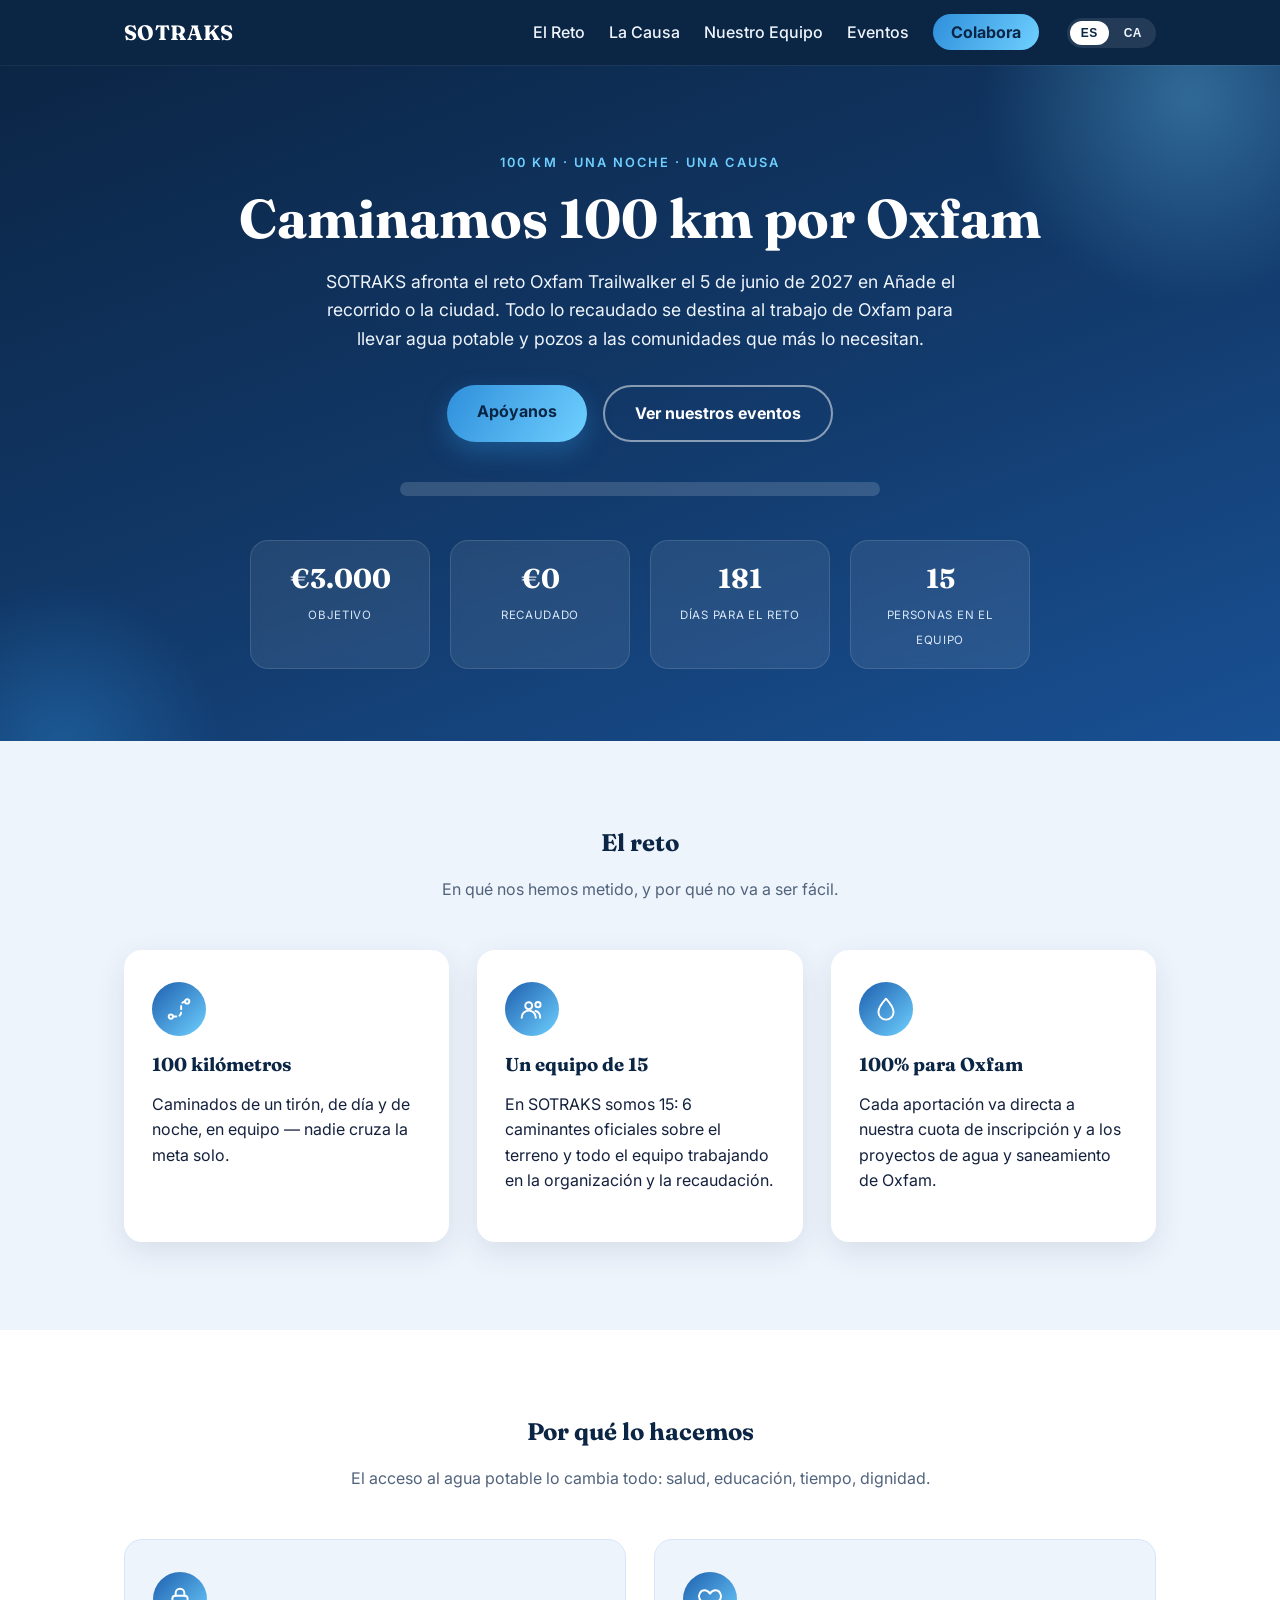
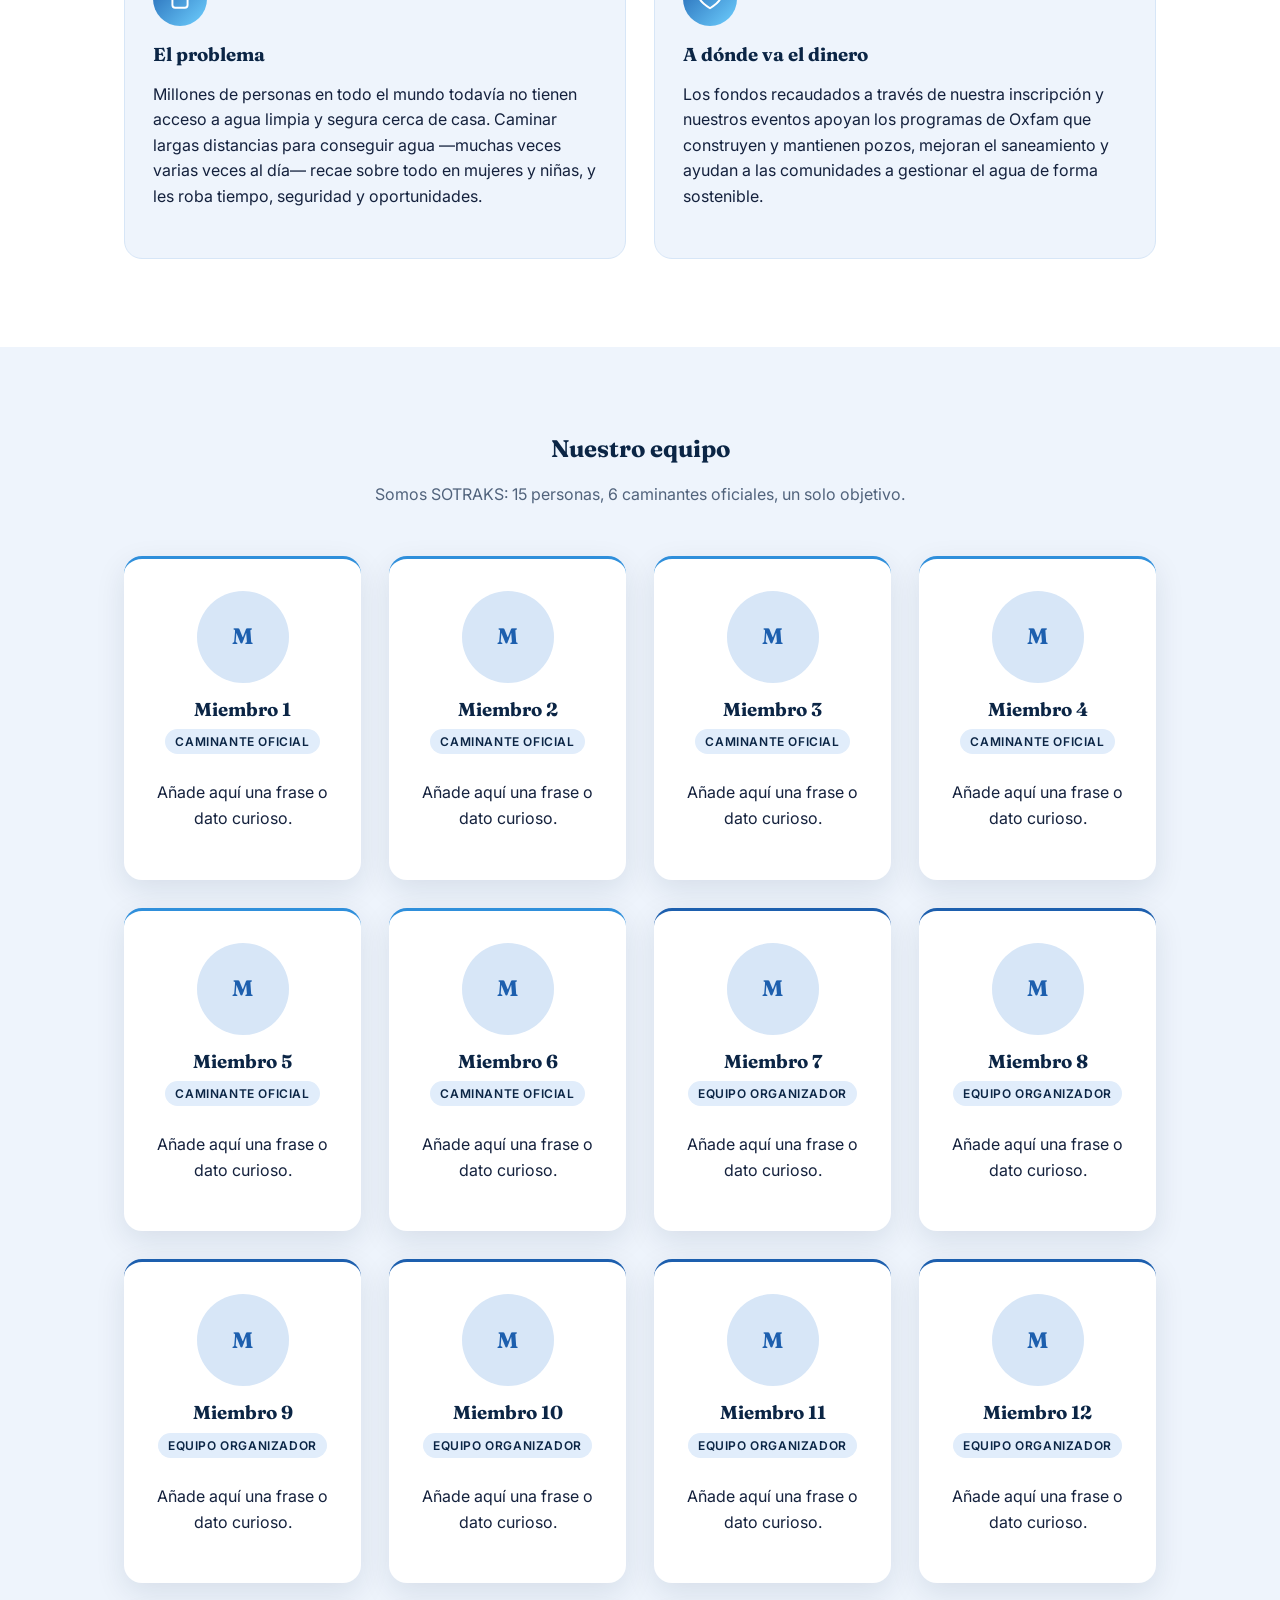
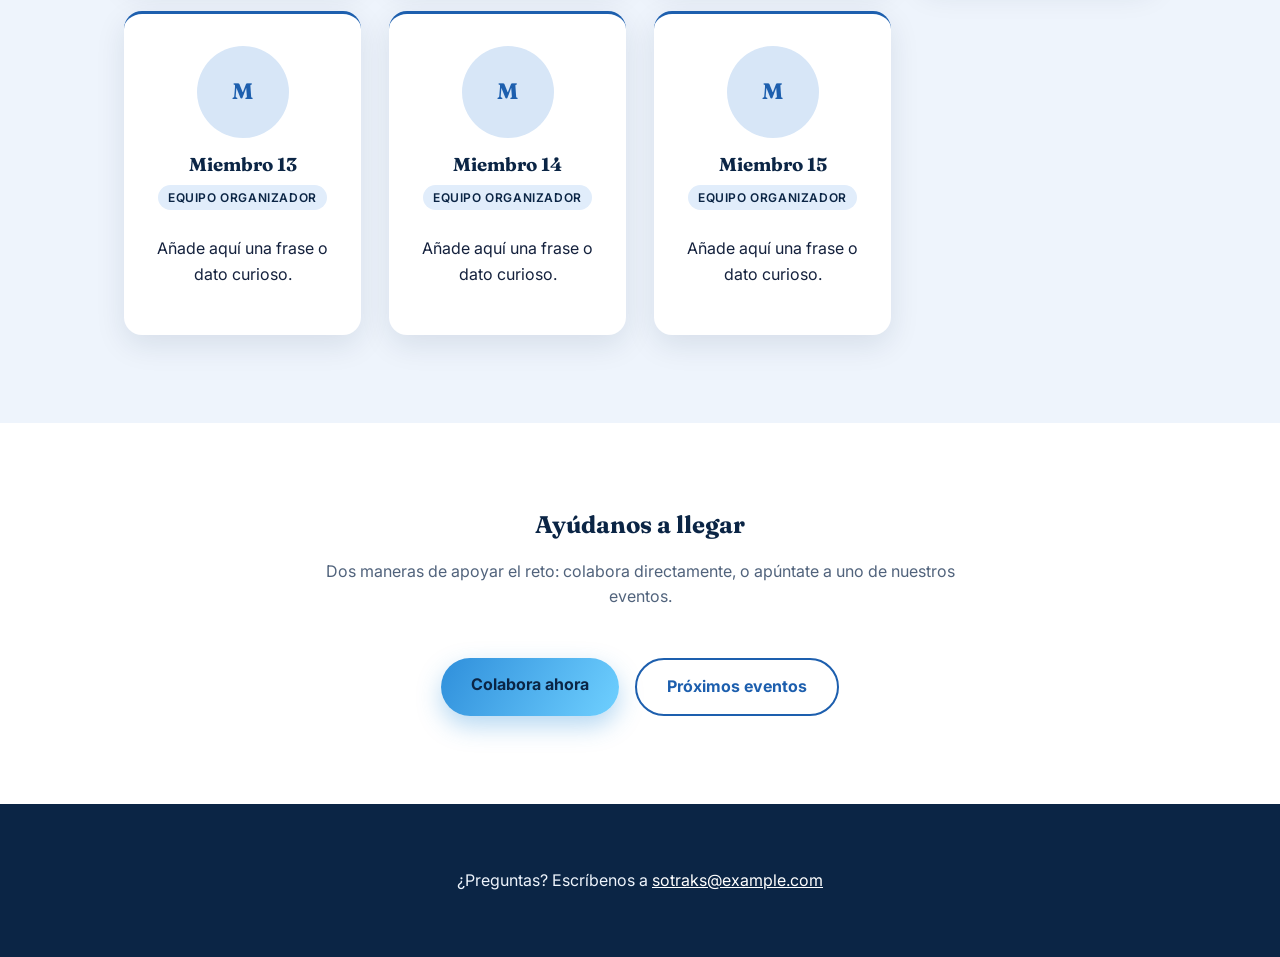
==== index.html @ 3c3a81ee "Sitio de SOTRAKS para el reto Oxfam Trailwalker Landing page bilingüe (ES/CA) con la historia del re" ====
<!doctype html>
<html lang="es">
<head>
  <meta charset="UTF-8">
  <meta name="viewport" content="width=device-width, initial-scale=1.0">
  <title>SOTRAKS · Oxfam Trailwalker</title>
  <link rel="preconnect" href="https://fonts.googleapis.com">
  <link rel="preconnect" href="https://fonts.gstatic.com" crossorigin>
  <link href="https://fonts.googleapis.com/css2?family=Fraunces:opsz,wght@9..144,600;9..144,700&family=Inter:wght@400;500;600;700&display=swap" rel="stylesheet">
  <link rel="stylesheet" href="css/styles.css">
</head>
<body>

  <header class="site-header" data-site-header>
    <nav class="nav">
      <a class="brand" href="index.html"><span data-team-name>SOTRAKS</span></a>
      <button class="nav-toggle" type="button" data-nav-toggle aria-label="Abrir menú" aria-expanded="false">
        <span></span><span></span><span></span>
      </button>
      <div class="nav-menu" data-nav-menu>
        <ul>
          <li><a href="index.html#challenge" data-i18n="nav.challenge"></a></li>
          <li><a href="index.html#cause" data-i18n="nav.cause"></a></li>
          <li><a href="index.html#team" data-i18n="nav.team"></a></li>
          <li><a href="events.html" data-i18n="nav.events"></a></li>
          <li class="cta-item"><a class="cta" data-donation-link data-i18n="nav.cta" href="#" target="_blank" rel="noopener"></a></li>
        </ul>
        <div class="lang-switch" data-lang-switch>
          <button type="button" data-lang-btn="es">ES</button>
          <button type="button" data-lang-btn="ca">CA</button>
        </div>
      </div>
    </nav>
  </header>

  <section class="hero">
    <div class="container">
      <div class="eyebrow" data-i18n="hero.eyebrow"></div>
      <h1 data-i18n="hero.headline"></h1>
      <p class="lead" data-i18n="hero.lead"></p>

      <div class="button-row">
        <a class="btn btn-primary" data-donation-link data-i18n="hero.ctaPrimary" href="#" target="_blank" rel="noopener"></a>
        <a class="btn btn-secondary" href="events.html" data-i18n="hero.ctaSecondary"></a>
      </div>

      <div class="progress-wrap">
        <div class="progress-bar" data-progress-bar style="width: 0%"></div>
      </div>

      <div class="hero-stats">
        <div class="stat">
          <span class="value" data-stat="goal">—</span>
          <span class="label" data-i18n="hero.statGoalLabel"></span>
        </div>
        <div class="stat">
          <span class="value" data-stat="raised">—</span>
          <span class="label" data-i18n="hero.statRaisedLabel"></span>
        </div>
        <div class="stat">
          <span class="value" data-stat="days">—</span>
          <span class="label" data-i18n="hero.statDaysLabel"></span>
        </div>
        <div class="stat">
          <span class="value" data-stat="team">—</span>
          <span class="label" data-i18n="hero.statTeamLabel"></span>
        </div>
      </div>
    </div>
  </section>

  <section id="challenge">
    <div class="container">
      <div class="section-heading reveal">
        <h2 data-i18n="challenge.heading"></h2>
        <p data-i18n="challenge.subheading"></p>
      </div>
      <div class="grid cols-3">
        <div class="card reveal">
          <div class="icon-badge">
            <svg viewBox="0 0 24 24"><circle cx="4.5" cy="19" r="2"/><path d="M6.5 19h3.5a4 4 0 0 0 4-4V9a4 4 0 0 1 4-4h1.5" stroke-dasharray="3 3.2"/><circle cx="19.5" cy="5" r="2"/></svg>
          </div>
          <h3 data-i18n="challenge.card1Title"></h3>
          <p data-i18n="challenge.card1Body"></p>
        </div>
        <div class="card reveal">
          <div class="icon-badge">
            <svg viewBox="0 0 24 24"><circle cx="9" cy="9" r="3.2"/><path d="M2.5 20c0-4 3-6.5 6.5-6.5s6.5 2.5 6.5 6.5"/><circle cx="17.5" cy="8" r="2.4"/><path d="M15.2 13.8c2.7.5 4.3 2.5 4.3 6.2"/></svg>
          </div>
          <h3 data-i18n="challenge.card2Title"></h3>
          <p data-i18n="challenge.card2Body"></p>
        </div>
        <div class="card reveal">
          <div class="icon-badge">
            <svg viewBox="0 0 24 24"><path d="M12 2.5s7 7.8 7 12.3a7 7 0 1 1-14 0c0-4.5 7-12.3 7-12.3z"/></svg>
          </div>
          <h3 data-i18n="challenge.card3Title"></h3>
          <p data-i18n="challenge.card3Body"></p>
        </div>
      </div>
    </div>
  </section>

  <section id="cause" class="alt">
    <div class="container">
      <div class="section-heading reveal">
        <h2 data-i18n="cause.heading"></h2>
        <p data-i18n="cause.subheading"></p>
      </div>
      <div class="grid cols-2">
        <div class="card reveal">
          <div class="icon-badge">
            <svg viewBox="0 0 24 24"><rect x="5" y="9" width="14" height="11" rx="2.5"/><path d="M8 9V6.5a4 4 0 0 1 8 0V9"/></svg>
          </div>
          <h3 data-i18n="cause.problemTitle"></h3>
          <p data-i18n="cause.problemBody"></p>
        </div>
        <div class="card reveal">
          <div class="icon-badge">
            <svg viewBox="0 0 24 24"><path d="M12 20.5s-7.2-4.4-9.7-8.7C.7 8.3 3.2 4 7 4c2 0 3.6 1 5 3 1.4-2 3-3 5-3 3.8 0 6.3 4.3 4.7 7.8-2.5 4.3-9.7 8.7-9.7 8.7z"/></svg>
          </div>
          <h3 data-i18n="cause.moneyTitle"></h3>
          <p data-i18n="cause.moneyBody"></p>
        </div>
      </div>
    </div>
  </section>

  <section id="team">
    <div class="container">
      <div class="section-heading reveal">
        <h2 data-i18n="team.heading"></h2>
        <p data-i18n="team.subheading"></p>
      </div>
      <div class="grid cols-3" data-team-list></div>
    </div>
  </section>

  <section class="alt">
    <div class="container">
      <div class="section-heading reveal">
        <h2 data-i18n="helpSection.heading"></h2>
        <p data-i18n="helpSection.subheading"></p>
      </div>
      <div class="button-row" style="margin-bottom:0;">
        <a class="btn btn-primary" data-donation-link data-i18n="helpSection.ctaPrimary" href="#" target="_blank" rel="noopener"></a>
        <a class="btn btn-secondary" href="events.html" data-i18n="helpSection.ctaSecondary" style="color: var(--forest); border-color: var(--forest);"></a>
      </div>
    </div>
  </section>

  <footer class="site-footer">
    <div class="container">
      <p><span data-i18n="footerHome.contact"></span> <a data-contact-email href="#"></a></p>
      <div class="socials" data-socials></div>
    </div>
  </footer>

  <script src="js/site.js"></script>
</body>
</html>
---- css/styles.css ----
:root {
  --navy: #0b2545;
  --navy-2: #123a6b;
  --forest: #1d5fae;
  --forest-dark: #0b2545;
  --leaf: #2f7fd0;
  --sand: #eef4fc;
  --sand-dark: #d7e6f7;
  --clay: #2f8fdb;
  --accent-2: #6fd0ff;
  --ink: #14213d;
  --muted: #51637c;
  --white: #ffffff;
  --radius: 18px;
  --shadow: 0 10px 30px rgba(11, 37, 69, 0.1);
  --shadow-lg: 0 24px 48px rgba(11, 37, 69, 0.18);
  --font-display: "Fraunces", Georgia, "Iowan Old Style", serif;
  --font-body: "Inter", "Avenir Next", "Segoe UI", system-ui, -apple-system, sans-serif;
}

* { box-sizing: border-box; }

html { scroll-behavior: smooth; }

body {
  margin: 0;
  font-family: var(--font-body);
  color: var(--ink);
  background: var(--sand);
  line-height: 1.6;
}

h1, h2, h3 {
  font-family: var(--font-display);
  color: var(--forest-dark);
  line-height: 1.15;
  margin-top: 0;
}

a { color: var(--forest); }

img { max-width: 100%; display: block; }

.container {
  max-width: 1080px;
  margin: 0 auto;
  padding: 0 24px;
}

/* Reveal-on-scroll */
.reveal {
  opacity: 0;
  transform: translateY(28px);
  transition: opacity 0.7s ease, transform 0.7s ease;
}

.reveal.visible {
  opacity: 1;
  transform: none;
}

@media (prefers-reduced-motion: reduce) {
  .reveal { opacity: 1; transform: none; transition: none; }
}

/* Nav */
.site-header {
  background: var(--navy);
  color: var(--white);
  position: sticky;
  top: 0;
  z-index: 20;
  box-shadow: 0 1px 0 rgba(255, 255, 255, 0.06);
  transition: box-shadow 0.25s ease;
}

.site-header.scrolled {
  box-shadow: 0 12px 30px rgba(3, 15, 33, 0.35);
}

.nav {
  display: flex;
  align-items: center;
  justify-content: space-between;
  padding: 16px 24px;
  max-width: 1080px;
  margin: 0 auto;
  position: relative;
}

.nav .brand {
  color: var(--white);
  font-family: var(--font-display);
  font-weight: 700;
  text-decoration: none;
  font-size: 1.3rem;
  letter-spacing: 0.02em;
}

.nav-menu {
  display: flex;
  align-items: center;
  gap: 28px;
}

.nav ul {
  list-style: none;
  display: flex;
  gap: 24px;
  margin: 0;
  padding: 0;
}

.nav a {
  color: var(--sand);
  text-decoration: none;
  font-weight: 500;
  transition: color 0.15s ease;
}

.nav a:hover { color: var(--white); }

.nav .cta {
  background: linear-gradient(120deg, var(--clay), var(--accent-2));
  color: var(--navy);
  font-weight: 700;
  padding: 8px 18px;
  border-radius: 999px;
}

.lang-switch {
  display: flex;
  gap: 4px;
  background: rgba(255, 255, 255, 0.1);
  border-radius: 999px;
  padding: 3px;
  flex-shrink: 0;
}

.lang-switch button {
  border: none;
  background: transparent;
  color: var(--sand);
  font-weight: 700;
  font-size: 0.75rem;
  letter-spacing: 0.04em;
  padding: 5px 11px;
  border-radius: 999px;
  cursor: pointer;
  transition: background 0.15s ease, color 0.15s ease;
}

.lang-switch button.active {
  background: var(--white);
  color: var(--forest-dark);
}

.nav-toggle {
  display: none;
  flex-direction: column;
  justify-content: center;
  gap: 5px;
  width: 34px;
  height: 34px;
  border: none;
  background: transparent;
  cursor: pointer;
  padding: 0;
}

.nav-toggle span {
  display: block;
  height: 2px;
  border-radius: 2px;
  background: var(--white);
  transition: transform 0.25s ease, opacity 0.25s ease;
}

.nav-toggle.open span:nth-child(1) { transform: translateY(7px) rotate(45deg); }
.nav-toggle.open span:nth-child(2) { opacity: 0; }
.nav-toggle.open span:nth-child(3) { transform: translateY(-7px) rotate(-45deg); }

/* Hero */
.hero {
  position: relative;
  overflow: hidden;
  background: linear-gradient(160deg, var(--navy) 0%, var(--navy-2) 55%, var(--forest) 130%);
  color: var(--white);
  padding: 88px 24px 72px;
  text-align: center;
}

.hero::before,
.hero::after {
  content: "";
  position: absolute;
  border-radius: 50%;
  filter: blur(10px);
  opacity: 0.35;
  pointer-events: none;
}

.hero::before {
  width: 420px;
  height: 420px;
  background: radial-gradient(circle, var(--accent-2) 0%, transparent 70%);
  top: -180px;
  right: -120px;
}

.hero::after {
  width: 320px;
  height: 320px;
  background: radial-gradient(circle, var(--clay) 0%, transparent 70%);
  bottom: -160px;
  left: -100px;
}

.hero .container { position: relative; z-index: 1; }

.hero .eyebrow {
  text-transform: uppercase;
  letter-spacing: 0.16em;
  font-size: 0.8rem;
  font-weight: 600;
  color: var(--accent-2);
  margin-bottom: 14px;
}

.hero h1 {
  color: var(--white);
  font-size: clamp(2.1rem, 5vw, 3.4rem);
  margin-bottom: 18px;
}

.hero p.lead {
  max-width: 640px;
  margin: 0 auto 32px;
  color: var(--sand);
  font-size: 1.1rem;
}

.button-row {
  display: flex;
  gap: 16px;
  justify-content: center;
  flex-wrap: wrap;
  margin-bottom: 40px;
}

.btn {
  display: inline-block;
  padding: 14px 30px;
  border-radius: 999px;
  text-decoration: none;
  font-weight: 700;
  transition: transform 0.18s ease, box-shadow 0.18s ease;
}

.btn-primary {
  background: linear-gradient(120deg, var(--clay), var(--accent-2));
  color: var(--navy);
  box-shadow: 0 10px 24px rgba(47, 143, 219, 0.35);
}

.btn-secondary {
  background: transparent;
  color: var(--white);
  border: 2px solid rgba(255, 255, 255, 0.5);
}

.btn:hover {
  transform: translateY(-3px);
  box-shadow: 0 16px 32px rgba(47, 143, 219, 0.4);
}

/* Progress bar */
.progress-wrap {
  position: relative;
  background: rgba(255, 255, 255, 0.15);
  border-radius: 999px;
  overflow: hidden;
  height: 14px;
  max-width: 480px;
  margin: 0 auto 44px;
}

.progress-bar {
  position: relative;
  height: 100%;
  width: 0%;
  background: linear-gradient(90deg, var(--clay), var(--accent-2));
  border-radius: 999px;
  transition: width 1.1s cubic-bezier(0.22, 1, 0.36, 1);
  overflow: hidden;
}

.progress-bar::after {
  content: "";
  position: absolute;
  inset: 0;
  background: linear-gradient(110deg, transparent 20%, rgba(255, 255, 255, 0.5) 40%, transparent 60%);
  background-size: 200% 100%;
  animation: shimmer 2.4s ease-in-out infinite;
}

@keyframes shimmer {
  0% { background-position: 200% 0; }
  100% { background-position: -50% 0; }
}

/* Hero stats */
.hero-stats {
  display: grid;
  grid-template-columns: repeat(4, 1fr);
  gap: 20px;
  max-width: 780px;
  margin: 0 auto;
}

.hero-stats .stat {
  background: rgba(255, 255, 255, 0.08);
  border: 1px solid rgba(255, 255, 255, 0.12);
  border-radius: var(--radius);
  padding: 16px 10px;
  backdrop-filter: blur(6px);
}

.hero-stats .stat .value {
  font-family: var(--font-display);
  font-size: 1.7rem;
  font-weight: 700;
  color: var(--white);
  display: block;
}

.hero-stats .stat .label {
  color: var(--sand-dark);
  font-size: 0.72rem;
  text-transform: uppercase;
  letter-spacing: 0.06em;
}

/* Sections */
section {
  padding: 88px 0;
}

section.alt { background: var(--white); }

.section-heading {
  text-align: center;
  max-width: 640px;
  margin: 0 auto 48px;
}

.section-heading p { color: var(--muted); }

.grid {
  display: grid;
  gap: 28px;
}

.grid.cols-2 { grid-template-columns: repeat(auto-fit, minmax(280px, 1fr)); }
.grid.cols-3 { grid-template-columns: repeat(auto-fit, minmax(220px, 1fr)); }

.card {
  background: var(--white);
  border-radius: var(--radius);
  padding: 32px 28px;
  box-shadow: var(--shadow);
  transition: transform 0.25s ease, box-shadow 0.25s ease;
}

.card:hover {
  transform: translateY(-6px);
  box-shadow: var(--shadow-lg);
}

section.alt .card {
  background: var(--sand);
  box-shadow: none;
  border: 1px solid var(--sand-dark);
}

section.alt .card:hover {
  box-shadow: var(--shadow);
  border-color: transparent;
}

.card h3 { margin-bottom: 8px; }

.icon-badge {
  width: 54px;
  height: 54px;
  border-radius: 50%;
  background: linear-gradient(135deg, var(--forest), var(--accent-2));
  display: flex;
  align-items: center;
  justify-content: center;
  color: var(--white);
  margin-bottom: 18px;
}

.icon-badge svg {
  width: 26px;
  height: 26px;
  fill: none;
  stroke: currentColor;
  stroke-width: 1.8;
  stroke-linecap: round;
  stroke-linejoin: round;
}

.team-card {
  text-align: center;
  position: relative;
}

.team-card.role-walker { border-top: 3px solid var(--clay); }
.team-card.role-organizer { border-top: 3px solid var(--forest); }

.team-photo {
  width: 92px;
  height: 92px;
  border-radius: 50%;
  background: var(--sand-dark);
  margin: 0 auto 16px;
  display: flex;
  align-items: center;
  justify-content: center;
  color: var(--forest);
  font-family: var(--font-display);
  font-weight: 700;
  font-size: 1.4rem;
  overflow: hidden;
}

.team-photo img { width: 100%; height: 100%; object-fit: cover; }

/* Events */
.event-card {
  display: flex;
  gap: 20px;
  align-items: flex-start;
}

.event-date-badge {
  background: linear-gradient(160deg, var(--forest), var(--navy));
  color: var(--white);
  border-radius: 14px;
  padding: 12px 14px;
  text-align: center;
  min-width: 68px;
  box-shadow: 0 8px 18px rgba(11, 37, 69, 0.25);
}

.event-date-badge .day {
  font-family: var(--font-display);
  font-size: 1.5rem;
  font-weight: 700;
  display: block;
}

.event-date-badge .month {
  text-transform: uppercase;
  font-size: 0.75rem;
  letter-spacing: 0.06em;
}

.event-body h3 { margin-bottom: 4px; }

.event-meta {
  color: var(--muted);
  font-size: 0.9rem;
  margin-bottom: 8px;
}

.event-status {
  display: inline-block;
  font-size: 0.75rem;
  font-weight: 600;
  text-transform: uppercase;
  letter-spacing: 0.05em;
  padding: 3px 10px;
  border-radius: 999px;
  margin-bottom: 10px;
}

.event-status.upcoming { background: #e1edfb; color: var(--forest-dark); }
.event-status.past { background: var(--sand-dark); color: var(--muted); }

.empty-state {
  text-align: center;
  color: var(--muted);
  padding: 48px 0;
}

/* Footer */
.site-footer {
  background: var(--navy);
  color: var(--sand);
  padding: 48px 0;
  text-align: center;
}

.site-footer a { color: var(--white); }

.site-footer .socials {
  display: flex;
  gap: 20px;
  justify-content: center;
  margin-top: 16px;
}

.note-box {
  background: #fff8e6;
  border: 1px solid #f0dfa8;
  border-radius: var(--radius);
  padding: 16px 20px;
  font-size: 0.9rem;
  color: #6b5410;
  margin-bottom: 32px;
}

@media (max-width: 860px) {
  .hero-stats { grid-template-columns: repeat(2, 1fr); }
}

@media (max-width: 760px) {
  .nav-toggle { display: flex; }

  .nav-menu {
    position: absolute;
    top: 100%;
    left: 0;
    right: 0;
    flex-direction: column;
    align-items: stretch;
    background: var(--navy-2);
    padding: 0 24px;
    max-height: 0;
    overflow: hidden;
    transition: max-height 0.3s ease, padding 0.3s ease;
  }

  .nav-menu.open {
    max-height: 420px;
    padding: 16px 24px 24px;
  }

  .nav ul {
    flex-direction: column;
    gap: 4px;
    width: 100%;
  }

  .nav ul li { width: 100%; }

  .nav ul a {
    display: block;
    padding: 10px 0;
    border-bottom: 1px solid rgba(255, 255, 255, 0.08);
  }

  .nav .cta {
    display: inline-block;
    margin-top: 8px;
  }

  .lang-switch { margin-top: 14px; align-self: flex-start; }
}
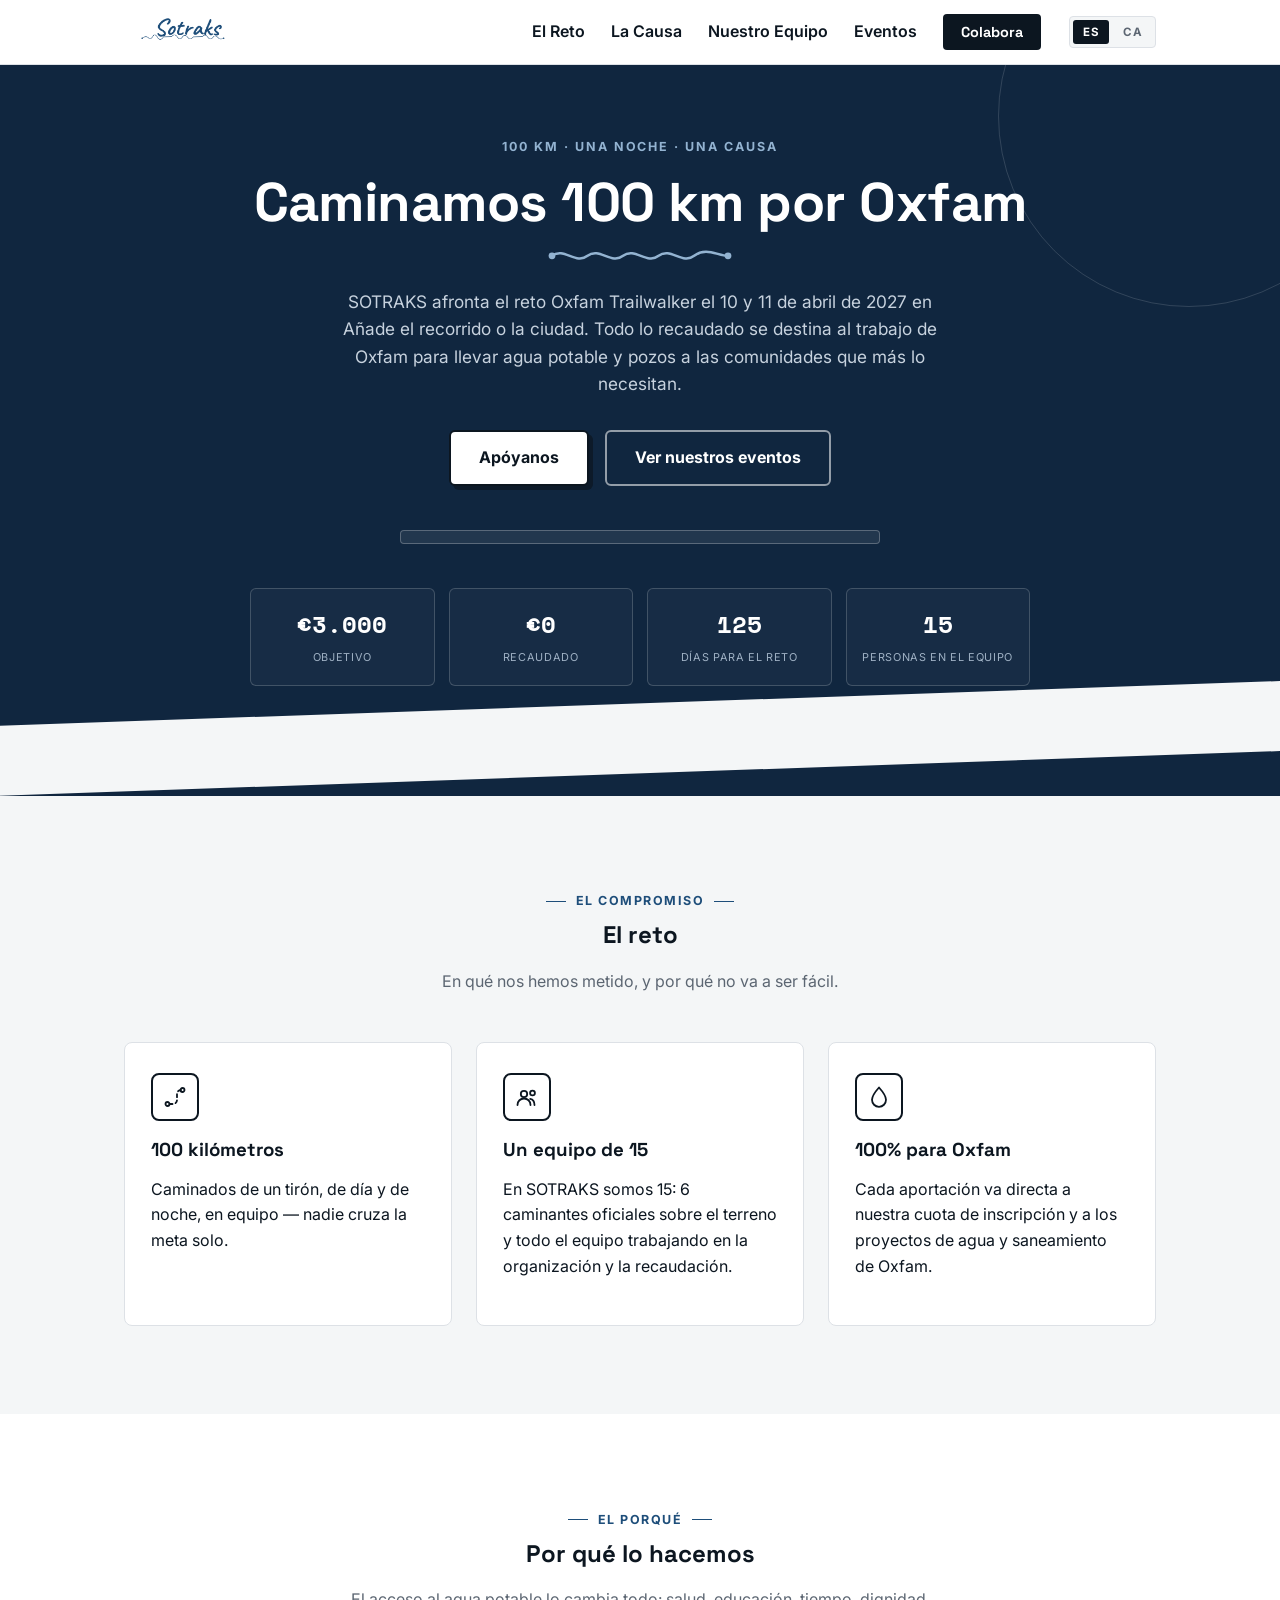
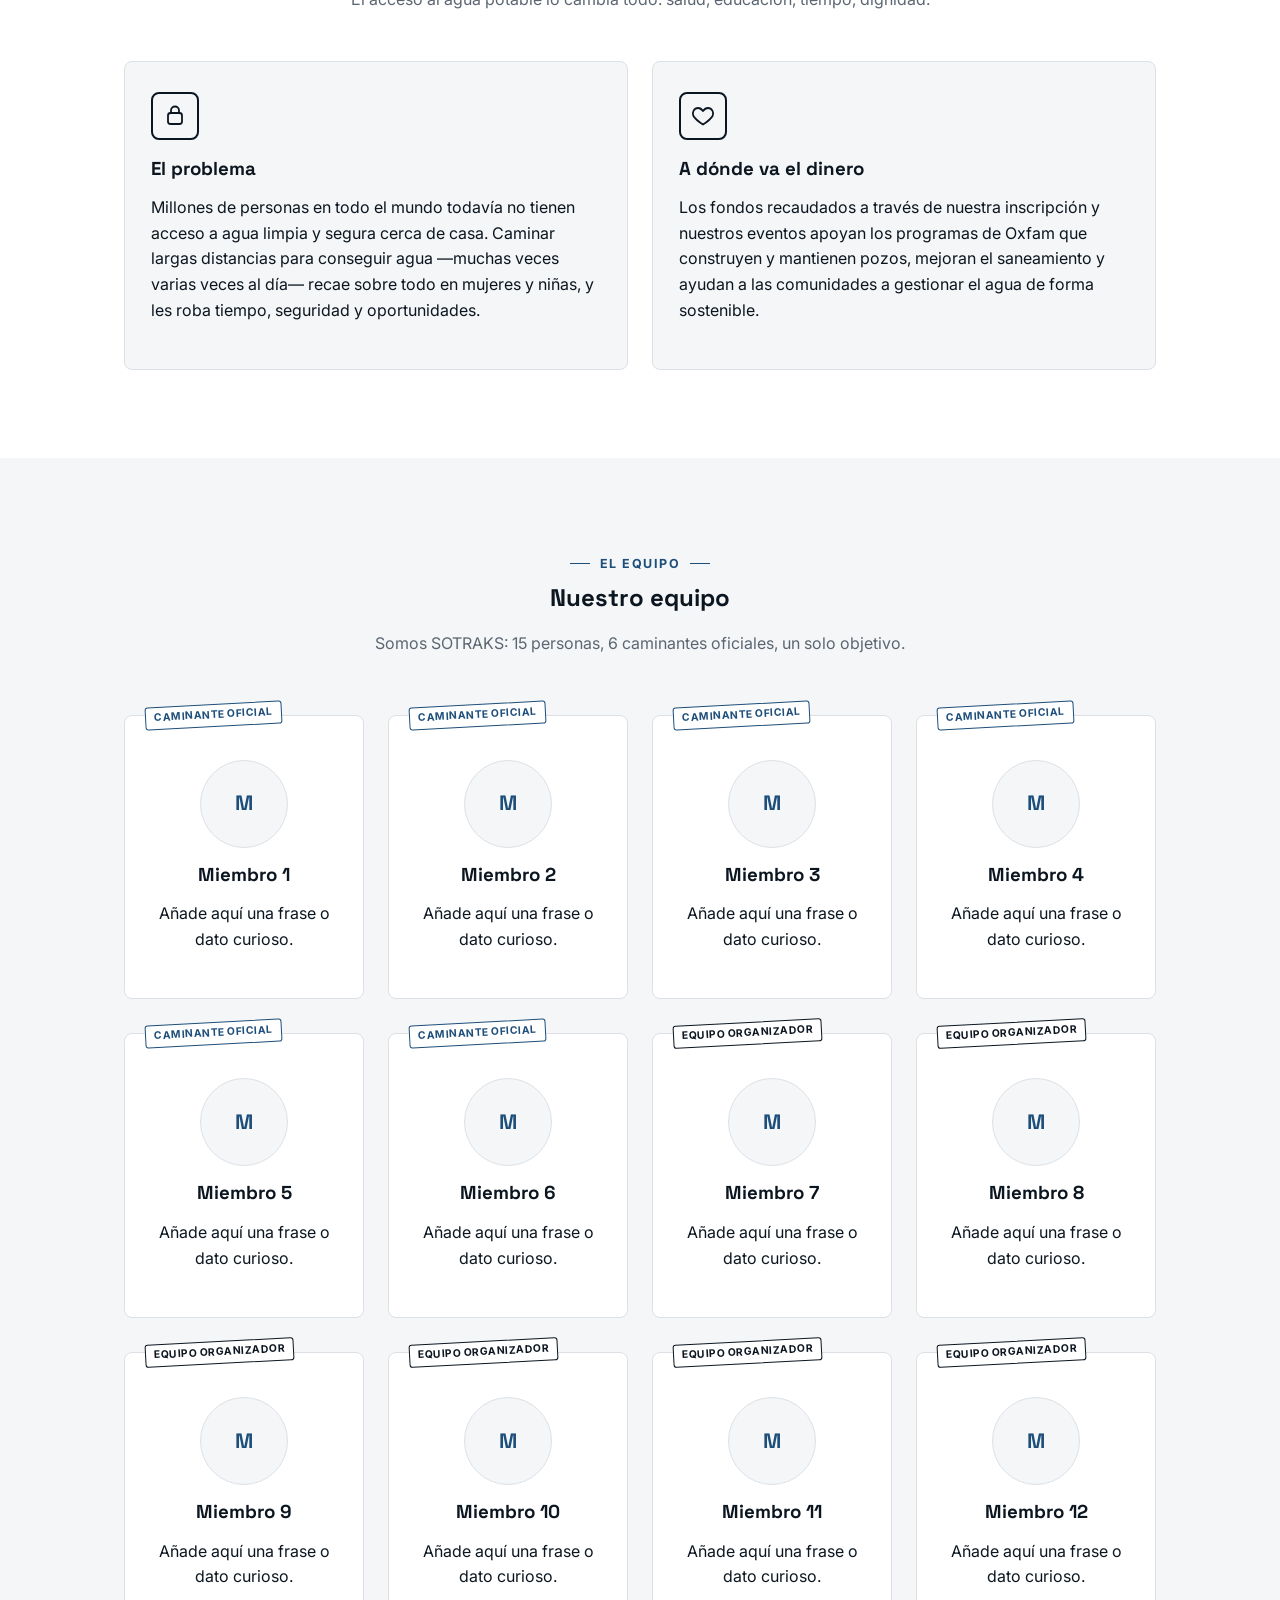
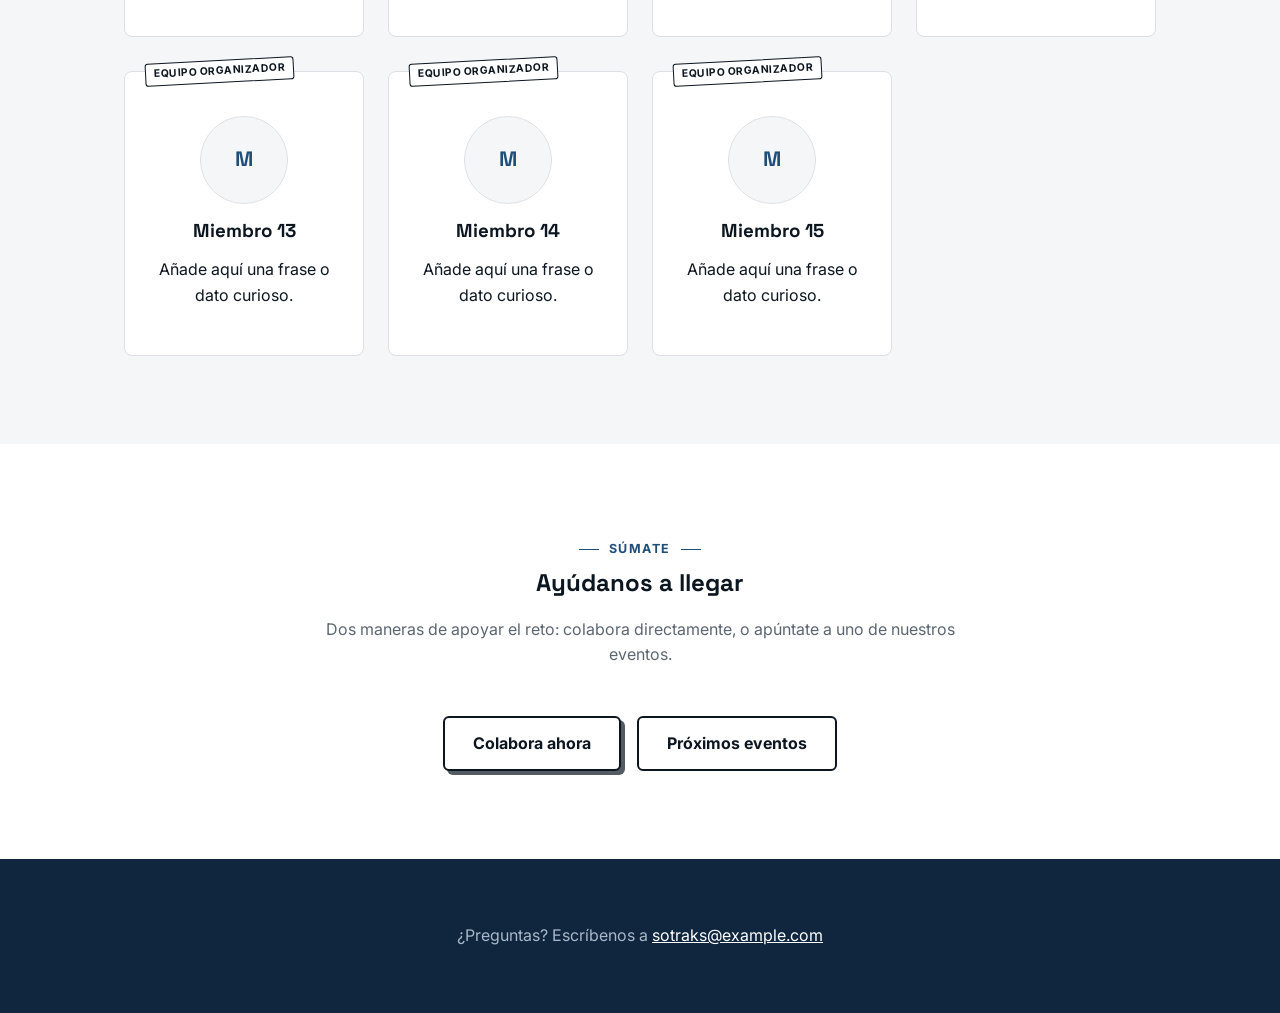
==== commit 4bc34e71: "Rediseño de marca y ruta de eventos Incorpora el logo real de SOTRAKS, reconstruye la estética en un" ====
--- a/index.html
+++ b/index.html
@@ -6,14 +6,14 @@
   <title>SOTRAKS · Oxfam Trailwalker</title>
   <link rel="preconnect" href="https://fonts.googleapis.com">
   <link rel="preconnect" href="https://fonts.gstatic.com" crossorigin>
-  <link href="https://fonts.googleapis.com/css2?family=Fraunces:opsz,wght@9..144,600;9..144,700&family=Inter:wght@400;500;600;700&display=swap" rel="stylesheet">
+  <link href="https://fonts.googleapis.com/css2?family=Space+Grotesk:wght@500;600;700&family=Space+Mono:wght@400;700&family=Inter:wght@400;500;600;700&display=swap" rel="stylesheet">
   <link rel="stylesheet" href="css/styles.css">
 </head>
 <body>
 
   <header class="site-header" data-site-header>
     <nav class="nav">
-      <a class="brand" href="index.html"><span data-team-name>SOTRAKS</span></a>
+      <a class="brand" href="index.html"><img src="images/logo.png" alt="SOTRAKS"></a>
       <button class="nav-toggle" type="button" data-nav-toggle aria-label="Abrir menú" aria-expanded="false">
         <span></span><span></span><span></span>
       </button>
@@ -37,6 +37,11 @@
     <div class="container">
       <div class="eyebrow" data-i18n="hero.eyebrow"></div>
       <h1 data-i18n="hero.headline"></h1>
+      <svg class="trail-underline" viewBox="0 0 220 26" aria-hidden="true">
+        <path d="M6,14 C20,3 34,25 48,14 C62,3 76,25 90,14 C104,3 118,25 132,14 C146,3 160,25 174,14 C188,3 202,14 214,14" fill="none" stroke="currentColor" stroke-width="3" stroke-linecap="round"/>
+        <circle cx="6" cy="14" r="4" fill="currentColor"/>
+        <circle cx="214" cy="14" r="4" fill="currentColor"/>
+      </svg>
       <p class="lead" data-i18n="hero.lead"></p>
 
       <div class="button-row">
@@ -67,11 +72,13 @@
         </div>
       </div>
     </div>
+    <div class="hero-cut" aria-hidden="true"></div>
   </section>
 
   <section id="challenge">
     <div class="container">
       <div class="section-heading reveal">
+        <div class="kicker" data-i18n="challenge.kicker"></div>
         <h2 data-i18n="challenge.heading"></h2>
         <p data-i18n="challenge.subheading"></p>
       </div>
@@ -104,6 +111,7 @@
   <section id="cause" class="alt">
     <div class="container">
       <div class="section-heading reveal">
+        <div class="kicker" data-i18n="cause.kicker"></div>
         <h2 data-i18n="cause.heading"></h2>
         <p data-i18n="cause.subheading"></p>
       </div>
@@ -129,6 +137,7 @@
   <section id="team">
     <div class="container">
       <div class="section-heading reveal">
+        <div class="kicker" data-i18n="team.kicker"></div>
         <h2 data-i18n="team.heading"></h2>
         <p data-i18n="team.subheading"></p>
       </div>
@@ -139,12 +148,13 @@
   <section class="alt">
     <div class="container">
       <div class="section-heading reveal">
+        <div class="kicker" data-i18n="helpSection.kicker"></div>
         <h2 data-i18n="helpSection.heading"></h2>
         <p data-i18n="helpSection.subheading"></p>
       </div>
       <div class="button-row" style="margin-bottom:0;">
         <a class="btn btn-primary" data-donation-link data-i18n="helpSection.ctaPrimary" href="#" target="_blank" rel="noopener"></a>
-        <a class="btn btn-secondary" href="events.html" data-i18n="helpSection.ctaSecondary" style="color: var(--forest); border-color: var(--forest);"></a>
+        <a class="btn btn-outline" href="events.html" data-i18n="helpSection.ctaSecondary"></a>
       </div>
     </div>
   </section>
--- a/css/styles.css
+++ b/css/styles.css
@@ -1,21 +1,17 @@
 :root {
-  --navy: #0b2545;
-  --navy-2: #123a6b;
-  --forest: #1d5fae;
-  --forest-dark: #0b2545;
-  --leaf: #2f7fd0;
-  --sand: #eef4fc;
-  --sand-dark: #d7e6f7;
-  --clay: #2f8fdb;
-  --accent-2: #6fd0ff;
-  --ink: #14213d;
-  --muted: #51637c;
+  --ink: #0c1620;
+  --navy: #1e4e7a;
+  --navy-deep: #10263f;
+  --electric: #3a6ea5;
+  --steel: #93b3d1;
   --white: #ffffff;
-  --radius: 18px;
-  --shadow: 0 10px 30px rgba(11, 37, 69, 0.1);
-  --shadow-lg: 0 24px 48px rgba(11, 37, 69, 0.18);
-  --font-display: "Fraunces", Georgia, "Iowan Old Style", serif;
-  --font-body: "Inter", "Avenir Next", "Segoe UI", system-ui, -apple-system, sans-serif;
+  --paper: #f4f6f7;
+  --line: #dde1e6;
+  --muted: #5c6672;
+  --radius: 8px;
+  --font-display: "Space Grotesk", "Inter", sans-serif;
+  --font-body: "Inter", "Segoe UI", system-ui, -apple-system, sans-serif;
+  --font-mono: "Space Mono", "SFMono-Regular", Menlo, monospace;
 }
 
 * { box-sizing: border-box; }
@@ -26,18 +22,19 @@
   margin: 0;
   font-family: var(--font-body);
   color: var(--ink);
-  background: var(--sand);
+  background: var(--paper);
   line-height: 1.6;
 }
 
 h1, h2, h3 {
   font-family: var(--font-display);
-  color: var(--forest-dark);
+  font-weight: 700;
+  color: var(--ink);
   line-height: 1.15;
   margin-top: 0;
 }
 
-a { color: var(--forest); }
+a { color: var(--navy); }
 
 img { max-width: 100%; display: block; }
 
@@ -47,11 +44,36 @@
   padding: 0 24px;
 }
 
+/* Kicker tag: small label flanked by hairlines */
+.kicker {
+  display: inline-flex;
+  align-items: center;
+  gap: 10px;
+  font-family: var(--font-body);
+  font-size: 0.78rem;
+  font-weight: 700;
+  letter-spacing: 0.12em;
+  text-transform: uppercase;
+  color: var(--navy);
+  margin-bottom: 10px;
+}
+
+.kicker::before,
+.kicker::after {
+  content: "";
+  width: 20px;
+  height: 1px;
+  background: var(--navy);
+}
+
+.hero .kicker { color: var(--steel); }
+.hero .kicker::before, .hero .kicker::after { background: var(--steel); }
+
 /* Reveal-on-scroll */
 .reveal {
   opacity: 0;
-  transform: translateY(28px);
-  transition: opacity 0.7s ease, transform 0.7s ease;
+  transform: translateY(24px);
+  transition: opacity 0.6s ease, transform 0.6s ease;
 }
 
 .reveal.visible {
@@ -65,36 +87,39 @@
 
 /* Nav */
 .site-header {
-  background: var(--navy);
-  color: var(--white);
+  background: var(--white);
+  color: var(--ink);
   position: sticky;
   top: 0;
   z-index: 20;
-  box-shadow: 0 1px 0 rgba(255, 255, 255, 0.06);
+  border-bottom: 1px solid var(--line);
   transition: box-shadow 0.25s ease;
 }
 
 .site-header.scrolled {
-  box-shadow: 0 12px 30px rgba(3, 15, 33, 0.35);
+  box-shadow: 0 8px 20px rgba(12, 22, 32, 0.08);
 }
 
 .nav {
   display: flex;
   align-items: center;
   justify-content: space-between;
-  padding: 16px 24px;
+  padding: 10px 24px;
   max-width: 1080px;
   margin: 0 auto;
   position: relative;
 }
 
 .nav .brand {
-  color: var(--white);
-  font-family: var(--font-display);
-  font-weight: 700;
+  display: flex;
+  align-items: center;
   text-decoration: none;
-  font-size: 1.3rem;
-  letter-spacing: 0.02em;
+}
+
+.nav .brand img {
+  height: 42px;
+  width: auto;
+  display: block;
 }
 
 .nav-menu {
@@ -106,33 +131,50 @@
 .nav ul {
   list-style: none;
   display: flex;
-  gap: 24px;
+  gap: 26px;
   margin: 0;
   padding: 0;
 }
 
 .nav a {
-  color: var(--sand);
+  color: var(--ink);
   text-decoration: none;
-  font-weight: 500;
-  transition: color 0.15s ease;
-}
-
-.nav a:hover { color: var(--white); }
+  font-weight: 600;
+  background-image: linear-gradient(var(--navy), var(--navy));
+  background-repeat: no-repeat;
+  background-position: 0 100%;
+  background-size: 0% 2px;
+  transition: background-size 0.2s ease, color 0.2s ease;
+  padding-bottom: 2px;
+}
+
+.nav a:hover {
+  color: var(--navy);
+  background-size: 100% 2px;
+}
 
 .nav .cta {
-  background: linear-gradient(120deg, var(--clay), var(--accent-2));
-  color: var(--navy);
-  font-weight: 700;
-  padding: 8px 18px;
-  border-radius: 999px;
+  background: var(--ink);
+  color: var(--white);
+  font-weight: 700;
+  font-family: var(--font-display);
+  font-size: 0.9rem;
+  padding: 9px 18px;
+  border-radius: 4px;
+  background-image: none;
+}
+
+.nav .cta:hover {
+  background: var(--navy);
+  color: var(--white);
 }
 
 .lang-switch {
   display: flex;
   gap: 4px;
-  background: rgba(255, 255, 255, 0.1);
-  border-radius: 999px;
+  background: var(--paper);
+  border: 1px solid var(--line);
+  border-radius: 4px;
   padding: 3px;
   flex-shrink: 0;
 }
@@ -140,19 +182,20 @@
 .lang-switch button {
   border: none;
   background: transparent;
-  color: var(--sand);
-  font-weight: 700;
-  font-size: 0.75rem;
+  color: var(--muted);
+  font-family: var(--font-body);
+  font-weight: 700;
+  font-size: 0.72rem;
   letter-spacing: 0.04em;
-  padding: 5px 11px;
-  border-radius: 999px;
+  padding: 5px 10px;
+  border-radius: 3px;
   cursor: pointer;
   transition: background 0.15s ease, color 0.15s ease;
 }
 
 .lang-switch button.active {
-  background: var(--white);
-  color: var(--forest-dark);
+  background: var(--ink);
+  color: var(--white);
 }
 
 .nav-toggle {
@@ -171,8 +214,8 @@
 .nav-toggle span {
   display: block;
   height: 2px;
-  border-radius: 2px;
-  background: var(--white);
+  border-radius: 1px;
+  background: var(--ink);
   transition: transform 0.25s ease, opacity 0.25s ease;
 }
 
@@ -184,36 +227,33 @@
 .hero {
   position: relative;
   overflow: hidden;
-  background: linear-gradient(160deg, var(--navy) 0%, var(--navy-2) 55%, var(--forest) 130%);
+  background: var(--navy-deep);
   color: var(--white);
-  padding: 88px 24px 72px;
+  padding: 72px 24px 110px;
   text-align: center;
 }
 
-.hero::before,
-.hero::after {
+.hero::before {
   content: "";
   position: absolute;
+  width: 380px;
+  height: 380px;
+  border: 1px solid rgba(255, 255, 255, 0.14);
   border-radius: 50%;
-  filter: blur(10px);
-  opacity: 0.35;
+  top: -140px;
+  right: -100px;
   pointer-events: none;
 }
 
-.hero::before {
-  width: 420px;
-  height: 420px;
-  background: radial-gradient(circle, var(--accent-2) 0%, transparent 70%);
-  top: -180px;
-  right: -120px;
-}
-
-.hero::after {
-  width: 320px;
-  height: 320px;
-  background: radial-gradient(circle, var(--clay) 0%, transparent 70%);
-  bottom: -160px;
-  left: -100px;
+.hero-cut {
+  position: absolute;
+  left: -5%;
+  right: -5%;
+  bottom: -2px;
+  height: 70px;
+  background: var(--paper);
+  transform: skewY(-2deg);
+  transform-origin: bottom left;
 }
 
 .hero .container { position: relative; z-index: 1; }
@@ -221,23 +261,32 @@
 .hero .eyebrow {
   text-transform: uppercase;
   letter-spacing: 0.16em;
-  font-size: 0.8rem;
-  font-weight: 600;
-  color: var(--accent-2);
+  font-size: 0.78rem;
+  font-weight: 700;
+  color: var(--steel);
   margin-bottom: 14px;
 }
 
 .hero h1 {
   color: var(--white);
   font-size: clamp(2.1rem, 5vw, 3.4rem);
-  margin-bottom: 18px;
+  letter-spacing: -0.01em;
+  margin-bottom: 10px;
+}
+
+.trail-underline {
+  display: block;
+  margin: 0 auto 22px;
+  width: 200px;
+  height: 22px;
+  color: var(--steel);
 }
 
 .hero p.lead {
-  max-width: 640px;
+  max-width: 620px;
   margin: 0 auto 32px;
-  color: var(--sand);
-  font-size: 1.1rem;
+  color: #c7d2de;
+  font-size: 1.08rem;
 }
 
 .button-row {
@@ -245,40 +294,60 @@
   gap: 16px;
   justify-content: center;
   flex-wrap: wrap;
-  margin-bottom: 40px;
+  margin-bottom: 44px;
 }
 
 .btn {
   display: inline-block;
-  padding: 14px 30px;
-  border-radius: 999px;
+  padding: 13px 28px;
+  border-radius: 6px;
   text-decoration: none;
   font-weight: 700;
-  transition: transform 0.18s ease, box-shadow 0.18s ease;
+  border: 2px solid transparent;
+  transition: transform 0.15s ease, box-shadow 0.15s ease;
 }
 
 .btn-primary {
-  background: linear-gradient(120deg, var(--clay), var(--accent-2));
-  color: var(--navy);
-  box-shadow: 0 10px 24px rgba(47, 143, 219, 0.35);
+  background: var(--white);
+  color: var(--ink);
+  border-color: var(--ink);
+  box-shadow: 4px 4px 0 rgba(12, 22, 32, 0.7);
+}
+
+.btn-primary:hover {
+  transform: translate(-2px, -2px);
+  box-shadow: 6px 6px 0 rgba(12, 22, 32, 0.7);
 }
 
 .btn-secondary {
   background: transparent;
   color: var(--white);
-  border: 2px solid rgba(255, 255, 255, 0.5);
-}
-
-.btn:hover {
-  transform: translateY(-3px);
-  box-shadow: 0 16px 32px rgba(47, 143, 219, 0.4);
+  border-color: rgba(255, 255, 255, 0.55);
+}
+
+.btn-secondary:hover {
+  transform: translate(-2px, -2px);
+  box-shadow: 4px 4px 0 rgba(255, 255, 255, 0.35);
+}
+
+.btn-outline {
+  background: transparent;
+  color: var(--ink);
+  border-color: var(--ink);
+}
+
+.btn-outline:hover {
+  transform: translate(-2px, -2px);
+  box-shadow: 4px 4px 0 var(--ink);
+  border-color: var(--ink);
 }
 
 /* Progress bar */
 .progress-wrap {
   position: relative;
-  background: rgba(255, 255, 255, 0.15);
-  border-radius: 999px;
+  background: rgba(255, 255, 255, 0.08);
+  border: 1px solid rgba(255, 255, 255, 0.25);
+  border-radius: 4px;
   overflow: hidden;
   height: 14px;
   max-width: 480px;
@@ -289,54 +358,38 @@
   position: relative;
   height: 100%;
   width: 0%;
-  background: linear-gradient(90deg, var(--clay), var(--accent-2));
-  border-radius: 999px;
+  background: var(--electric);
+  border-radius: 3px;
   transition: width 1.1s cubic-bezier(0.22, 1, 0.36, 1);
-  overflow: hidden;
-}
-
-.progress-bar::after {
-  content: "";
-  position: absolute;
-  inset: 0;
-  background: linear-gradient(110deg, transparent 20%, rgba(255, 255, 255, 0.5) 40%, transparent 60%);
-  background-size: 200% 100%;
-  animation: shimmer 2.4s ease-in-out infinite;
-}
-
-@keyframes shimmer {
-  0% { background-position: 200% 0; }
-  100% { background-position: -50% 0; }
 }
 
 /* Hero stats */
 .hero-stats {
   display: grid;
   grid-template-columns: repeat(4, 1fr);
-  gap: 20px;
+  gap: 14px;
   max-width: 780px;
   margin: 0 auto;
 }
 
 .hero-stats .stat {
-  background: rgba(255, 255, 255, 0.08);
-  border: 1px solid rgba(255, 255, 255, 0.12);
-  border-radius: var(--radius);
+  background: rgba(255, 255, 255, 0.03);
+  border: 1px solid rgba(255, 255, 255, 0.18);
+  border-radius: 6px;
   padding: 16px 10px;
-  backdrop-filter: blur(6px);
 }
 
 .hero-stats .stat .value {
-  font-family: var(--font-display);
-  font-size: 1.7rem;
+  font-family: var(--font-mono);
+  font-size: 1.5rem;
   font-weight: 700;
   color: var(--white);
   display: block;
 }
 
 .hero-stats .stat .label {
-  color: var(--sand-dark);
-  font-size: 0.72rem;
+  color: #9fb1c4;
+  font-size: 0.68rem;
   text-transform: uppercase;
   letter-spacing: 0.06em;
 }
@@ -358,7 +411,7 @@
 
 .grid {
   display: grid;
-  gap: 28px;
+  gap: 24px;
 }
 
 .grid.cols-2 { grid-template-columns: repeat(auto-fit, minmax(280px, 1fr)); }
@@ -366,45 +419,45 @@
 
 .card {
   background: var(--white);
+  border: 1px solid var(--line);
   border-radius: var(--radius);
-  padding: 32px 28px;
-  box-shadow: var(--shadow);
-  transition: transform 0.25s ease, box-shadow 0.25s ease;
+  padding: 30px 26px;
+  transition: transform 0.2s ease, box-shadow 0.2s ease, border-color 0.2s ease;
 }
 
 .card:hover {
-  transform: translateY(-6px);
-  box-shadow: var(--shadow-lg);
+  transform: translate(-4px, -4px);
+  box-shadow: 6px 6px 0 var(--ink);
+  border-color: var(--ink);
 }
 
 section.alt .card {
-  background: var(--sand);
-  box-shadow: none;
-  border: 1px solid var(--sand-dark);
-}
-
-section.alt .card:hover {
-  box-shadow: var(--shadow);
-  border-color: transparent;
+  background: var(--paper);
 }
 
 .card h3 { margin-bottom: 8px; }
 
 .icon-badge {
-  width: 54px;
-  height: 54px;
-  border-radius: 50%;
-  background: linear-gradient(135deg, var(--forest), var(--accent-2));
+  width: 48px;
+  height: 48px;
+  border-radius: 8px;
+  border: 2px solid var(--ink);
   display: flex;
   align-items: center;
   justify-content: center;
-  color: var(--white);
+  color: var(--ink);
   margin-bottom: 18px;
+  transition: border-color 0.2s ease, color 0.2s ease;
+}
+
+.card:hover .icon-badge {
+  border-color: var(--navy);
+  color: var(--navy);
 }
 
 .icon-badge svg {
-  width: 26px;
-  height: 26px;
+  width: 24px;
+  height: 24px;
   fill: none;
   stroke: currentColor;
   stroke-width: 1.8;
@@ -415,57 +468,124 @@
 .team-card {
   text-align: center;
   position: relative;
-}
-
-.team-card.role-walker { border-top: 3px solid var(--clay); }
-.team-card.role-organizer { border-top: 3px solid var(--forest); }
+  margin-top: 10px;
+}
+
+.role-tag {
+  position: absolute;
+  top: -12px;
+  left: 20px;
+  background: var(--white);
+  border: 1.5px solid var(--ink);
+  border-radius: 3px;
+  padding: 2px 8px;
+  font-family: var(--font-body);
+  font-size: 0.65rem;
+  font-weight: 700;
+  text-transform: uppercase;
+  letter-spacing: 0.05em;
+  transform: rotate(-3deg);
+}
+
+.role-walker .role-tag { border-color: var(--navy); color: var(--navy); }
+.role-organizer .role-tag { border-color: var(--ink); color: var(--ink); }
 
 .team-photo {
-  width: 92px;
-  height: 92px;
+  width: 88px;
+  height: 88px;
   border-radius: 50%;
-  background: var(--sand-dark);
-  margin: 0 auto 16px;
+  background: var(--paper);
+  border: 1px solid var(--line);
+  margin: 14px auto 16px;
   display: flex;
   align-items: center;
   justify-content: center;
-  color: var(--forest);
+  color: var(--navy);
   font-family: var(--font-display);
   font-weight: 700;
-  font-size: 1.4rem;
+  font-size: 1.3rem;
   overflow: hidden;
 }
 
 .team-photo img { width: 100%; height: 100%; object-fit: cover; }
 
+/* Trail timeline (events page) */
+.trail {
+  position: relative;
+  max-width: 760px;
+  margin: 0 auto;
+}
+
+.trail-line {
+  position: absolute;
+  left: 11px;
+  top: 4px;
+  bottom: 4px;
+  width: 2px;
+  background-image: linear-gradient(to bottom, var(--ink) 0 8px, transparent 8px 18px);
+  background-size: 2px 18px;
+  background-repeat: repeat-y;
+}
+
+.trail-item {
+  position: relative;
+  display: flex;
+  gap: 22px;
+  align-items: flex-start;
+  padding-bottom: 32px;
+}
+
+.trail-item:last-child { padding-bottom: 0; }
+
+.trail-node {
+  position: relative;
+  z-index: 1;
+  flex: 0 0 24px;
+  width: 24px;
+  height: 24px;
+  margin-top: 6px;
+  border-radius: 50%;
+  background: var(--white);
+  border: 2px solid var(--line);
+}
+
+.trail-item.is-upcoming .trail-node { border-color: var(--navy); }
+
+.trail-item.is-upcoming .trail-node::after {
+  content: "";
+  position: absolute;
+  inset: 4px;
+  border-radius: 50%;
+  background: var(--navy);
+}
+
+.trail-item.is-finish .trail-node {
+  border-color: var(--ink);
+  background: var(--ink);
+}
+
+.trail-item .event-card { flex: 1; margin-top: 0; }
+
 /* Events */
-.event-card {
-  display: flex;
-  gap: 20px;
-  align-items: flex-start;
-}
-
-.event-date-badge {
-  background: linear-gradient(160deg, var(--forest), var(--navy));
-  color: var(--white);
-  border-radius: 14px;
-  padding: 12px 14px;
-  text-align: center;
-  min-width: 68px;
-  box-shadow: 0 8px 18px rgba(11, 37, 69, 0.25);
-}
-
-.event-date-badge .day {
-  font-family: var(--font-display);
-  font-size: 1.5rem;
-  font-weight: 700;
-  display: block;
-}
-
-.event-date-badge .month {
-  text-transform: uppercase;
-  font-size: 0.75rem;
-  letter-spacing: 0.06em;
+.event-card { width: 100%; }
+
+.event-meta {
+  font-size: 0.9rem;
+}
+
+.finish-card {
+  background: var(--ink);
+  border-color: var(--ink);
+}
+
+.finish-card h3,
+.finish-card .event-meta { color: var(--white); }
+
+.finish-card p { color: #b9c4d0; }
+
+.finish-card .event-status {
+  border-color: var(--steel);
+  color: var(--steel);
 }
 
 .event-body h3 { margin-bottom: 4px; }
@@ -478,17 +598,18 @@
 
 .event-status {
   display: inline-block;
-  font-size: 0.75rem;
-  font-weight: 600;
+  font-size: 0.72rem;
+  font-weight: 700;
   text-transform: uppercase;
   letter-spacing: 0.05em;
-  padding: 3px 10px;
-  border-radius: 999px;
+  padding: 3px 9px;
+  border-radius: 3px;
+  border: 1px solid;
   margin-bottom: 10px;
 }
 
-.event-status.upcoming { background: #e1edfb; color: var(--forest-dark); }
-.event-status.past { background: var(--sand-dark); color: var(--muted); }
+.event-status.upcoming { border-color: var(--navy); color: var(--navy); }
+.event-status.past { border-color: var(--line); color: var(--muted); }
 
 .empty-state {
   text-align: center;
@@ -498,8 +619,8 @@
 
 /* Footer */
 .site-footer {
-  background: var(--navy);
-  color: var(--sand);
+  background: var(--navy-deep);
+  color: #a9b8c8;
   padding: 48px 0;
   text-align: center;
 }
@@ -515,8 +636,8 @@
 
 .note-box {
   background: #fff8e6;
-  border: 1px solid #f0dfa8;
-  border-radius: var(--radius);
+  border: 1px solid #e8c96a;
+  border-radius: 6px;
   padding: 16px 20px;
   font-size: 0.9rem;
   color: #6b5410;
@@ -537,10 +658,11 @@
     right: 0;
     flex-direction: column;
     align-items: stretch;
-    background: var(--navy-2);
+    background: var(--white);
     padding: 0 24px;
     max-height: 0;
     overflow: hidden;
+    border-bottom: 1px solid var(--line);
     transition: max-height 0.3s ease, padding 0.3s ease;
   }
 
@@ -560,7 +682,7 @@
   .nav ul a {
     display: block;
     padding: 10px 0;
-    border-bottom: 1px solid rgba(255, 255, 255, 0.08);
+    border-bottom: 1px solid var(--line);
   }
 
   .nav .cta {
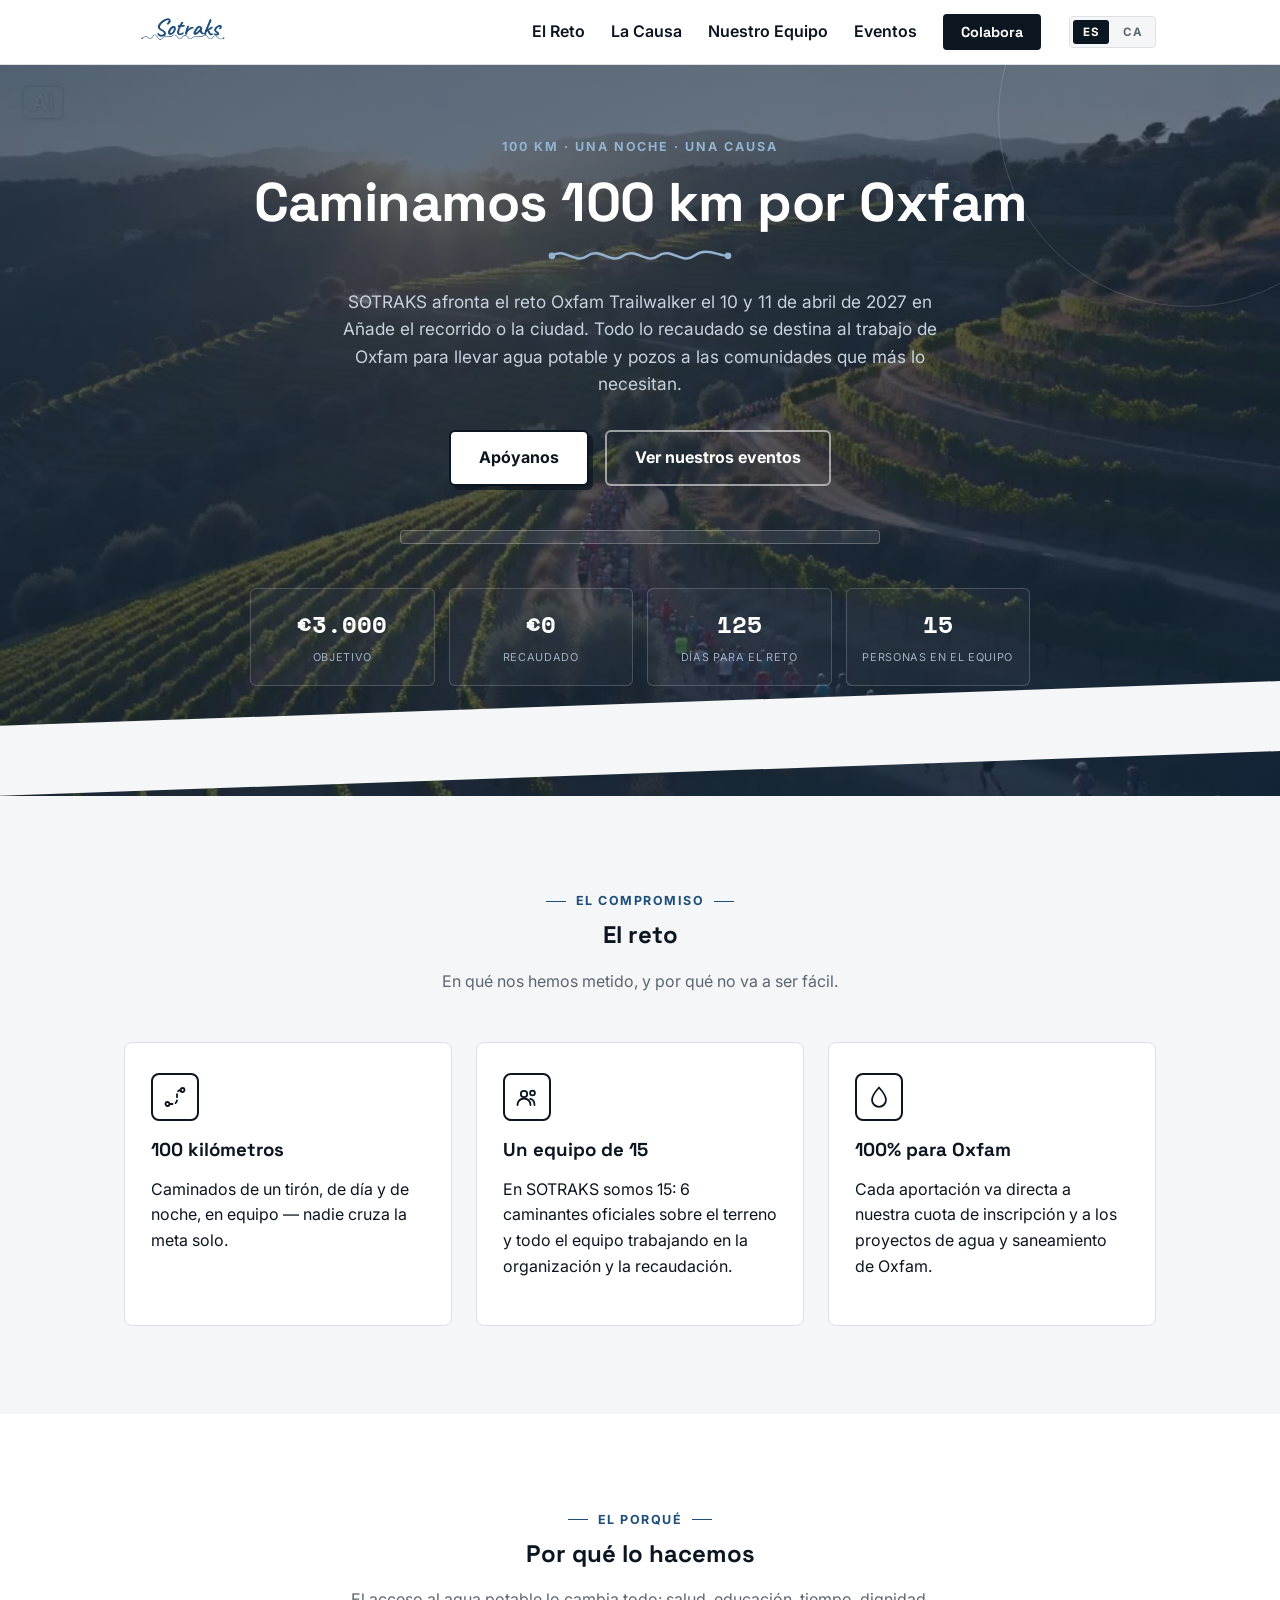
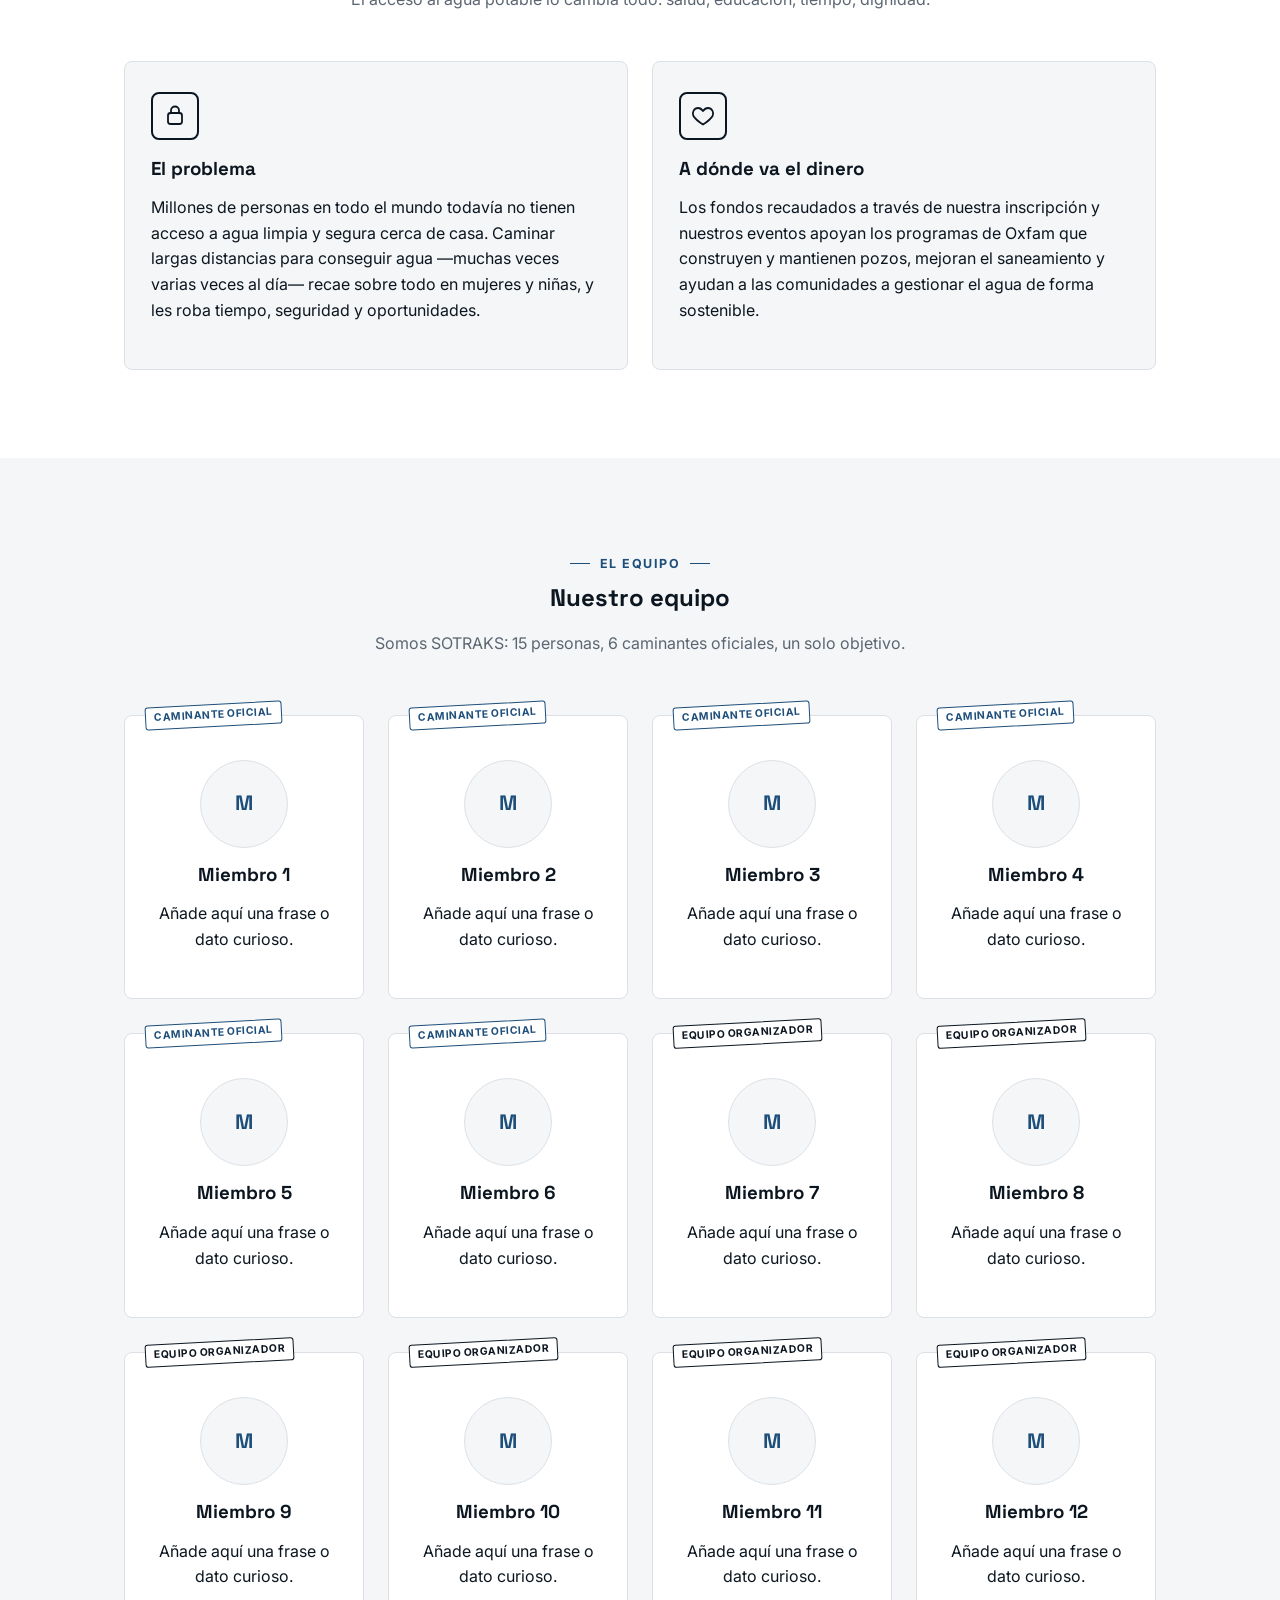
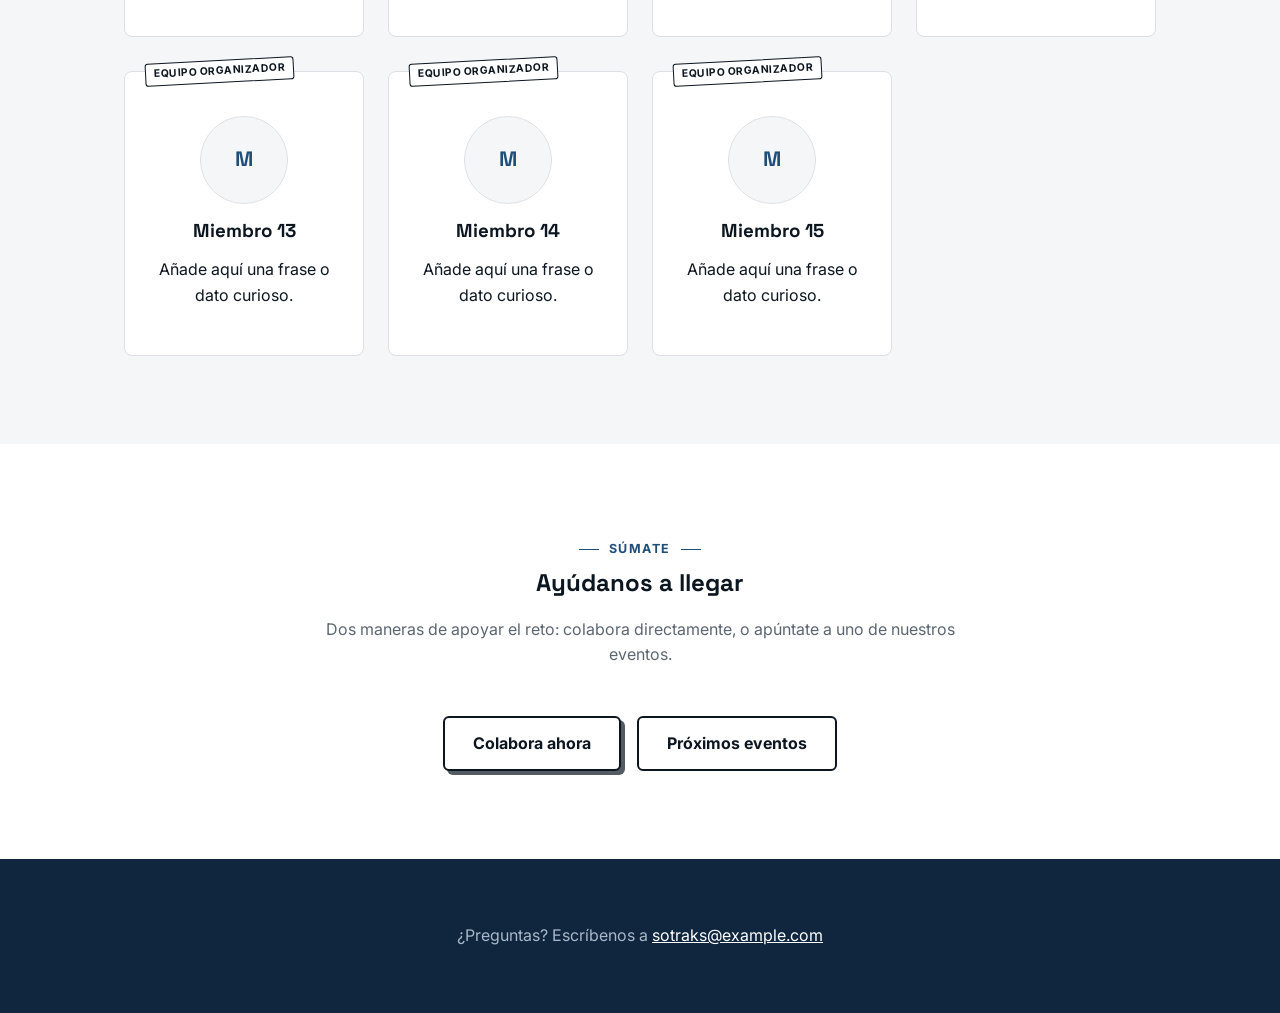
==== commit c9ed75a8: "Añade vídeo de fondo en la entrada Incluye un vídeo en bucle, silenciado y con capa oscura para que " ====
--- a/index.html
+++ b/index.html
@@ -34,6 +34,10 @@
   </header>
 
   <section class="hero">
+    <video class="hero-video" autoplay muted loop playsinline poster="video/hero-poster.jpg" aria-hidden="true">
+      <source src="video/hero.mp4" type="video/mp4">
+    </video>
+    <div class="hero-overlay" aria-hidden="true"></div>
     <div class="container">
       <div class="eyebrow" data-i18n="hero.eyebrow"></div>
       <h1 data-i18n="hero.headline"></h1>
--- a/css/styles.css
+++ b/css/styles.css
@@ -243,6 +243,23 @@
   top: -140px;
   right: -100px;
   pointer-events: none;
+  z-index: 1;
+}
+
+.hero-video {
+  position: absolute;
+  inset: 0;
+  width: 100%;
+  height: 100%;
+  object-fit: cover;
+  z-index: 0;
+}
+
+.hero-overlay {
+  position: absolute;
+  inset: 0;
+  background: linear-gradient(160deg, rgba(16, 38, 63, 0.68) 0%, rgba(16, 38, 63, 0.55) 60%, rgba(16, 38, 63, 0.72) 100%);
+  z-index: 0;
 }
 
 .hero-cut {
@@ -254,9 +271,10 @@
   background: var(--paper);
   transform: skewY(-2deg);
   transform-origin: bottom left;
-}
-
-.hero .container { position: relative; z-index: 1; }
+  z-index: 2;
+}
+
+.hero .container { position: relative; z-index: 2; }
 
 .hero .eyebrow {
   text-transform: uppercase;
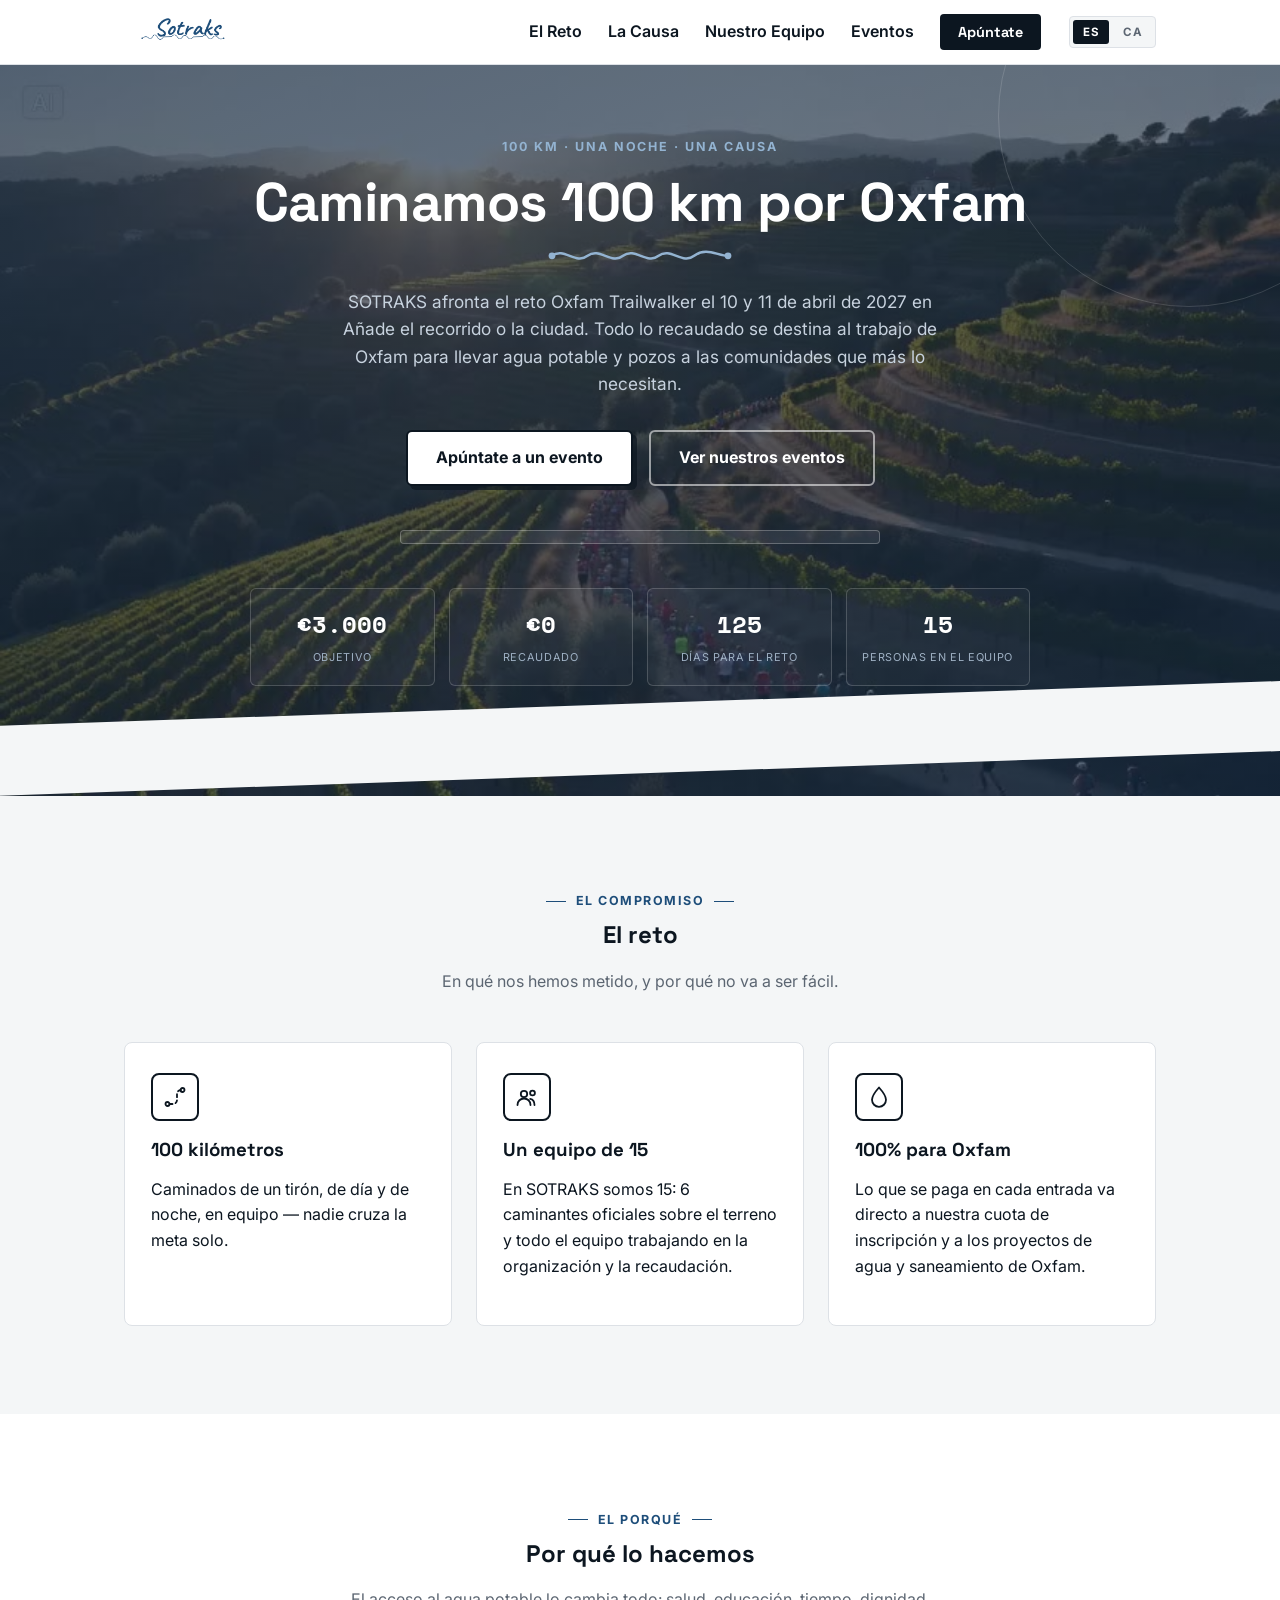
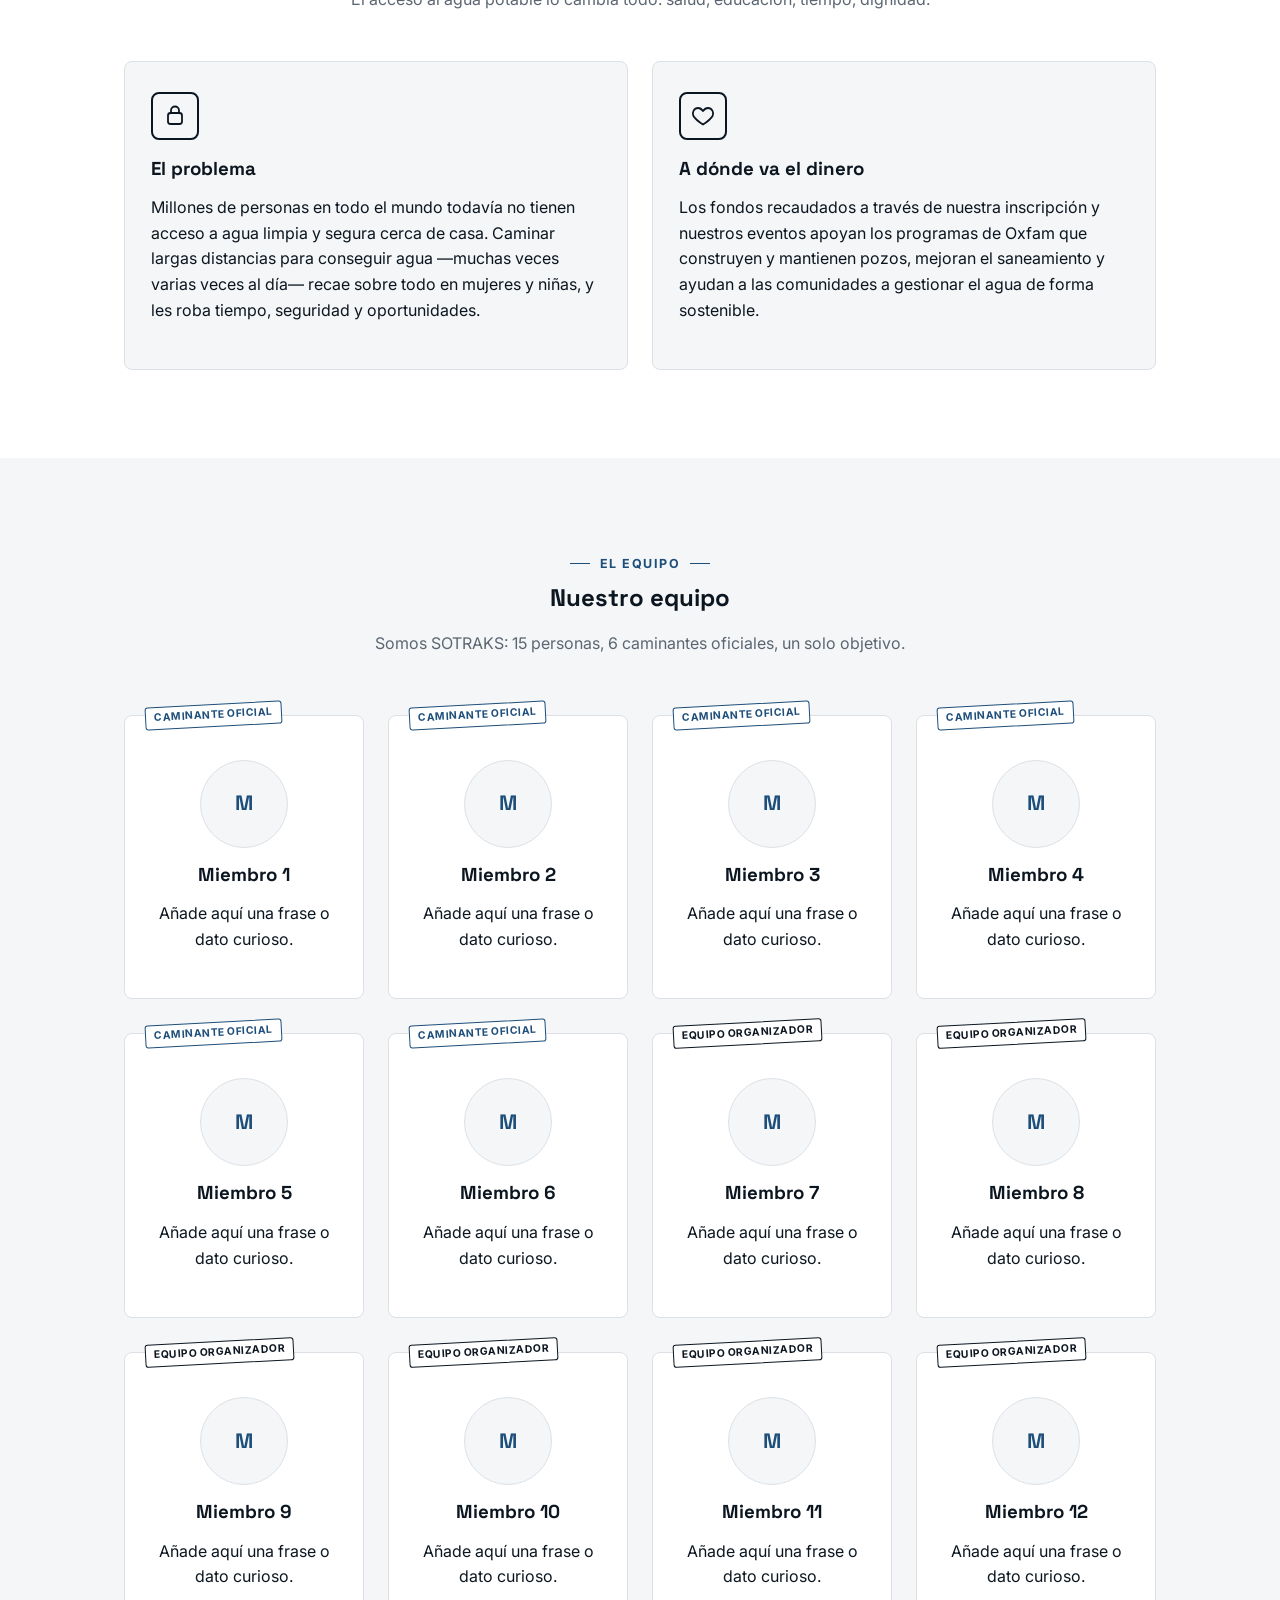
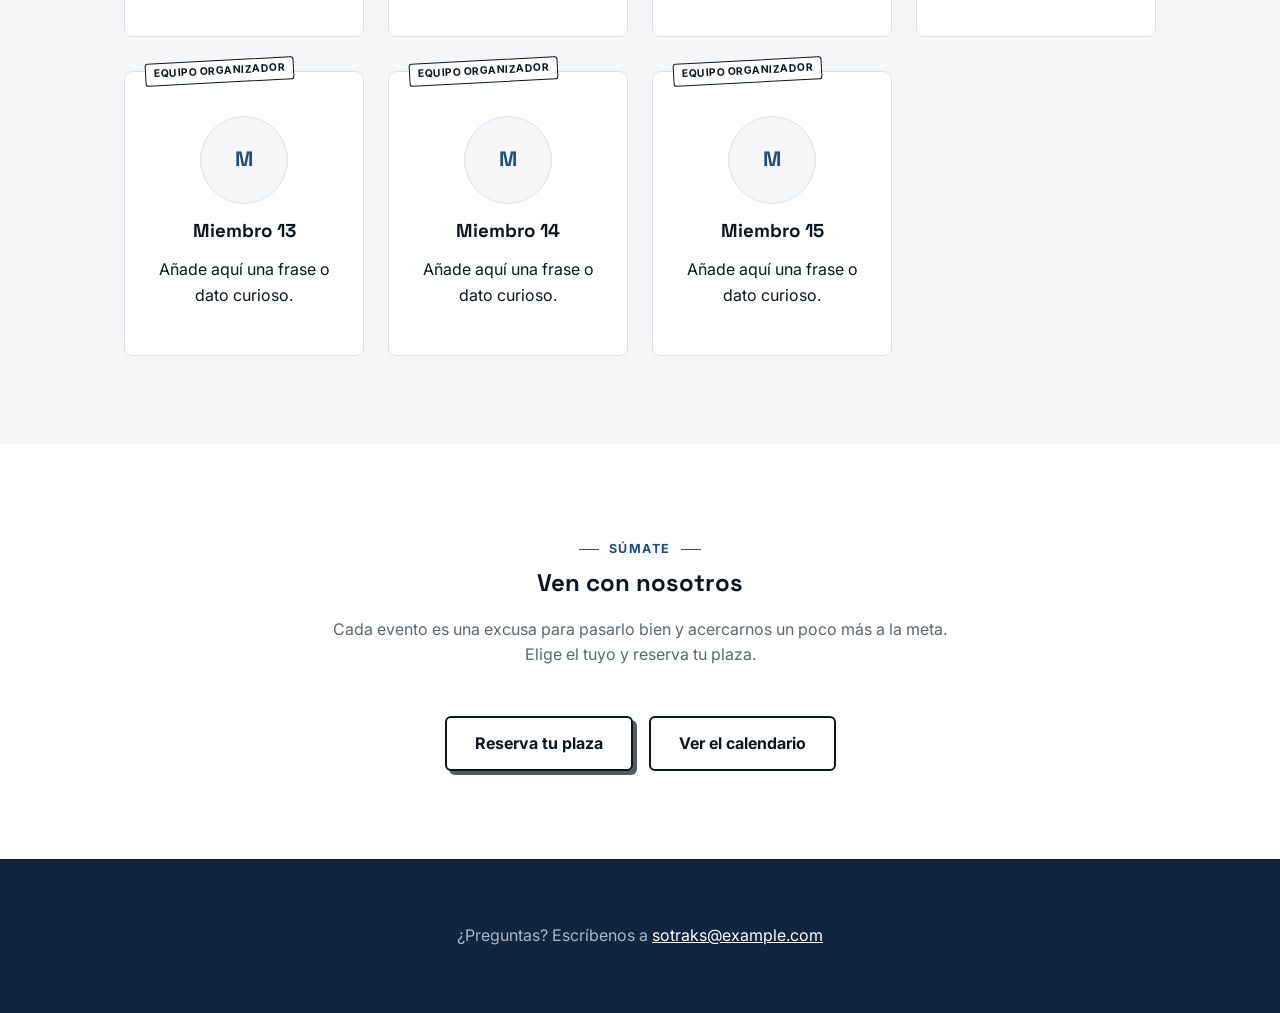
==== commit 63387d43: "Añade página de inscripción a los eventos Todos los botones de la web pasan a llevar a inscripcion.h" ====
--- a/index.html
+++ b/index.html
@@ -23,7 +23,7 @@
           <li><a href="index.html#cause" data-i18n="nav.cause"></a></li>
           <li><a href="index.html#team" data-i18n="nav.team"></a></li>
           <li><a href="events.html" data-i18n="nav.events"></a></li>
-          <li class="cta-item"><a class="cta" data-donation-link data-i18n="nav.cta" href="#" target="_blank" rel="noopener"></a></li>
+          <li class="cta-item"><a class="cta" data-i18n="nav.cta" href="inscripcion.html"></a></li>
         </ul>
         <div class="lang-switch" data-lang-switch>
           <button type="button" data-lang-btn="es">ES</button>
@@ -34,7 +34,7 @@
   </header>
 
   <section class="hero">
-    <video class="hero-video" autoplay muted loop playsinline poster="video/hero-poster.jpg" aria-hidden="true">
+    <video class="hero-video" autoplay muted loop playsinline preload="auto" poster="video/hero-poster.jpg" aria-hidden="true">
       <source src="video/hero.mp4" type="video/mp4">
     </video>
     <div class="hero-overlay" aria-hidden="true"></div>
@@ -49,7 +49,7 @@
       <p class="lead" data-i18n="hero.lead"></p>
 
       <div class="button-row">
-        <a class="btn btn-primary" data-donation-link data-i18n="hero.ctaPrimary" href="#" target="_blank" rel="noopener"></a>
+        <a class="btn btn-primary" data-i18n="hero.ctaPrimary" href="inscripcion.html"></a>
         <a class="btn btn-secondary" href="events.html" data-i18n="hero.ctaSecondary"></a>
       </div>
 
@@ -157,7 +157,7 @@
         <p data-i18n="helpSection.subheading"></p>
       </div>
       <div class="button-row" style="margin-bottom:0;">
-        <a class="btn btn-primary" data-donation-link data-i18n="helpSection.ctaPrimary" href="#" target="_blank" rel="noopener"></a>
+        <a class="btn btn-primary" data-i18n="helpSection.ctaPrimary" href="inscripcion.html"></a>
         <a class="btn btn-outline" href="events.html" data-i18n="helpSection.ctaSecondary"></a>
       </div>
     </div>
--- a/css/styles.css
+++ b/css/styles.css
@@ -662,8 +662,155 @@
   margin-bottom: 32px;
 }
 
+/* Buttons: solid + small */
+[hidden] { display: none !important; }
+
+button.btn { cursor: pointer; font-family: var(--font-body); font-size: 1rem; }
+
+.btn-solid {
+  background: var(--ink);
+  color: var(--white);
+  border-color: var(--ink);
+}
+
+.btn-solid:hover {
+  transform: translate(-2px, -2px);
+  box-shadow: 4px 4px 0 var(--navy);
+}
+
+.btn-small { padding: 7px 16px; font-size: 0.85rem; }
+
+.event-actions { margin-top: 14px; }
+
+/* Signup */
+.signup { padding-top: 56px; }
+
+.narrow { max-width: 720px; }
+
+.form-card {
+  background: var(--white);
+  border: 1px solid var(--line);
+  border-radius: var(--radius);
+  padding: 36px 32px;
+}
+
+.form-card + .form-card { margin-top: 24px; }
+
+.form-card h2 { margin-bottom: 22px; }
+
+.field {
+  display: flex;
+  flex-direction: column;
+  gap: 6px;
+  margin-bottom: 18px;
+}
+
+.field label { font-weight: 600; font-size: 0.9rem; }
+
+.field input,
+.field select,
+.field textarea {
+  font: inherit;
+  padding: 11px 12px;
+  border: 1px solid #c4cad1;
+  border-radius: 6px;
+  background: var(--white);
+  color: var(--ink);
+  width: 100%;
+}
+
+.field input:focus,
+.field select:focus,
+.field textarea:focus {
+  outline: none;
+  border-color: var(--navy);
+  box-shadow: 0 0 0 3px rgba(30, 78, 122, 0.15);
+}
+
+.field-row {
+  display: grid;
+  grid-template-columns: 1fr 1fr;
+  gap: 16px;
+}
+
+.field-small { max-width: 140px; }
+
+.form-note {
+  font-size: 0.82rem;
+  color: var(--muted);
+  margin: 4px 0 22px;
+}
+
+.pay-lead { color: var(--muted); margin-bottom: 22px; }
+
+.summary {
+  margin: 0 0 24px;
+  border: 1px solid var(--line);
+  border-radius: 6px;
+}
+
+.summary div {
+  display: flex;
+  justify-content: space-between;
+  gap: 16px;
+  padding: 10px 14px;
+  border-bottom: 1px solid var(--line);
+}
+
+.summary div:last-child { border-bottom: 0; font-weight: 700; }
+.summary dt { color: var(--muted); }
+.summary dd { margin: 0; text-align: right; }
+
+.pay-methods { display: grid; gap: 14px; margin-bottom: 14px; }
+
+.pay-method {
+  border: 1px solid var(--line);
+  border-radius: 6px;
+  padding: 14px 16px;
+  background: var(--paper);
+}
+
+.pay-method h3 { font-size: 1rem; margin-bottom: 8px; }
+.pay-method .form-note { margin: 8px 0 0; }
+
+.pay-value {
+  display: flex;
+  align-items: center;
+  justify-content: space-between;
+  gap: 12px;
+  flex-wrap: wrap;
+  font-family: var(--font-mono);
+  overflow-wrap: anywhere;
+}
+
+.copy-btn {
+  border: 1px solid var(--ink);
+  background: var(--white);
+  color: var(--ink);
+  border-radius: 4px;
+  padding: 4px 10px;
+  font: 700 0.78rem var(--font-body);
+  cursor: pointer;
+}
+
+.copy-btn:hover { background: var(--ink); color: var(--white); }
+
+.concept { margin-top: 14px; }
+
+.pay-actions {
+  display: flex;
+  gap: 14px;
+  flex-wrap: wrap;
+  margin: 24px 0 16px;
+}
+
 @media (max-width: 860px) {
   .hero-stats { grid-template-columns: repeat(2, 1fr); }
+}
+
+@media (max-width: 600px) {
+  .field-row { grid-template-columns: 1fr; gap: 0; }
+  .form-card { padding: 26px 20px; }
 }
 
 @media (max-width: 760px) {
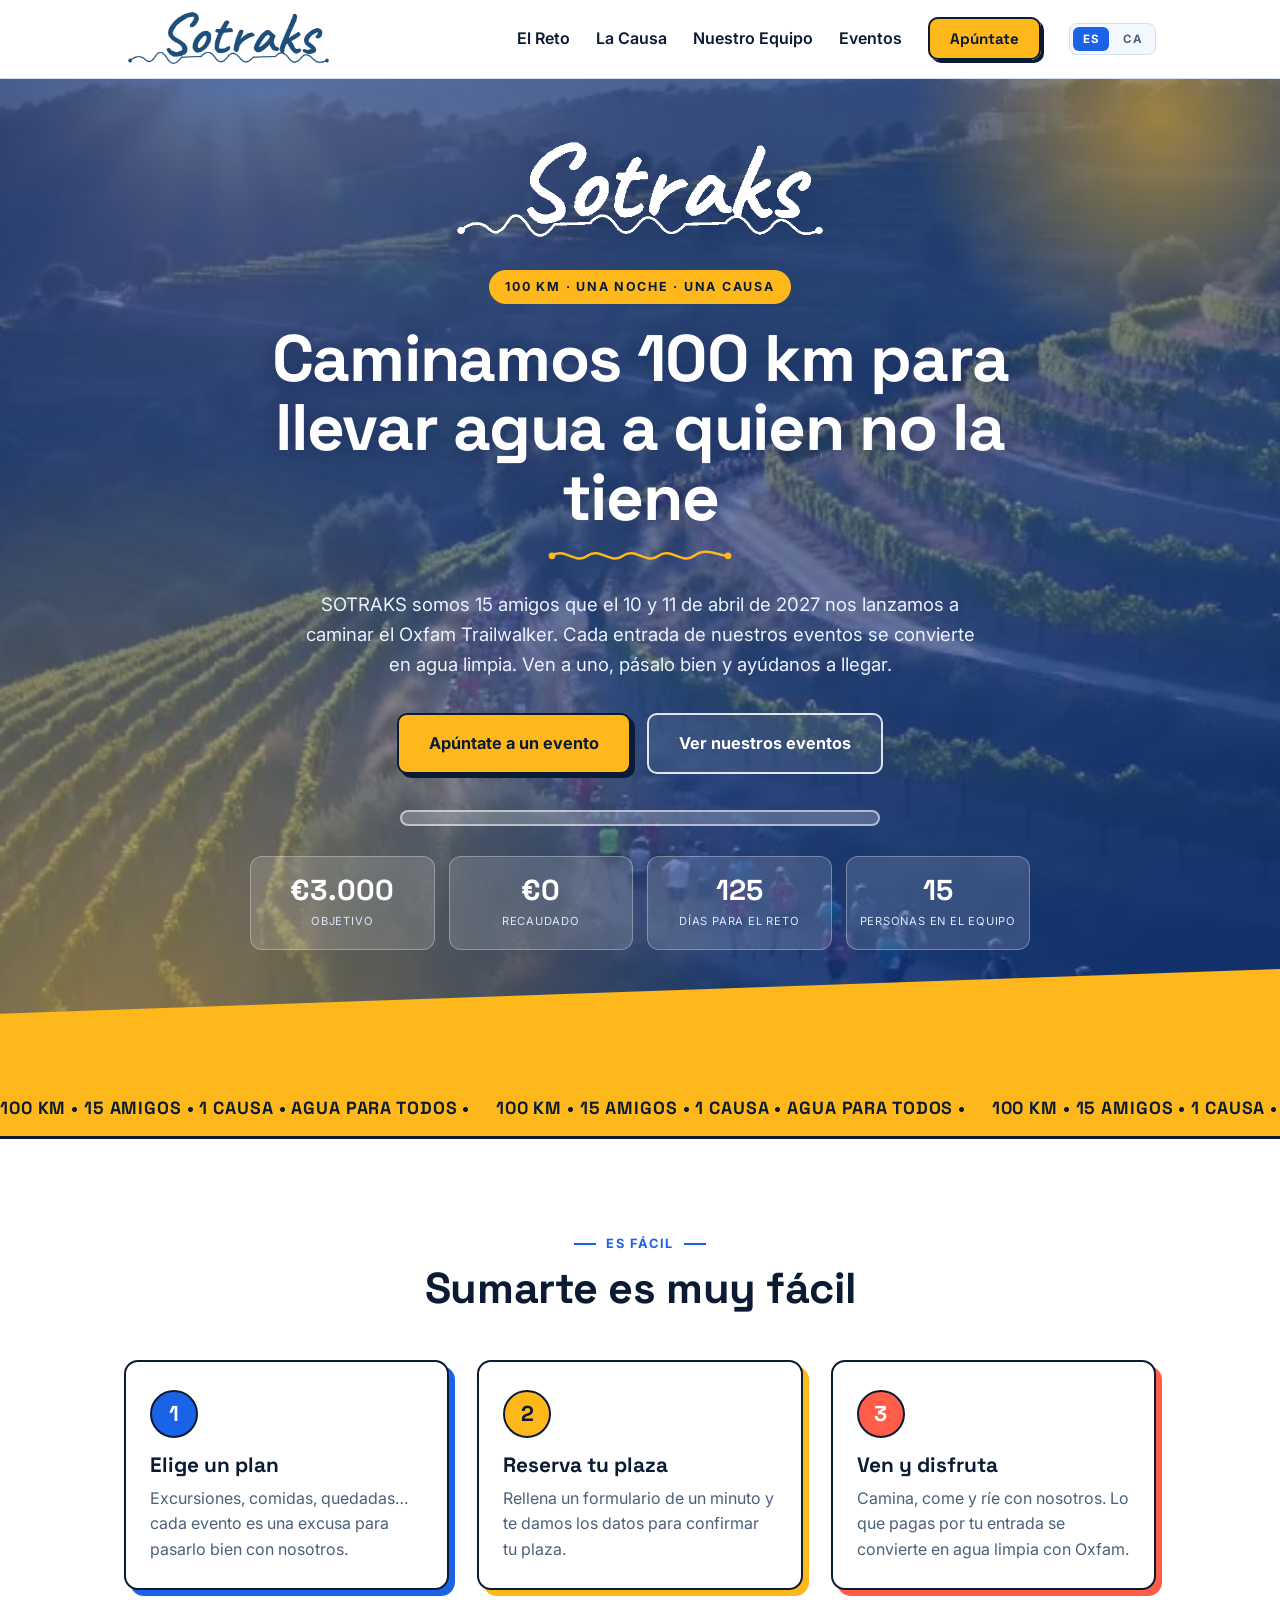
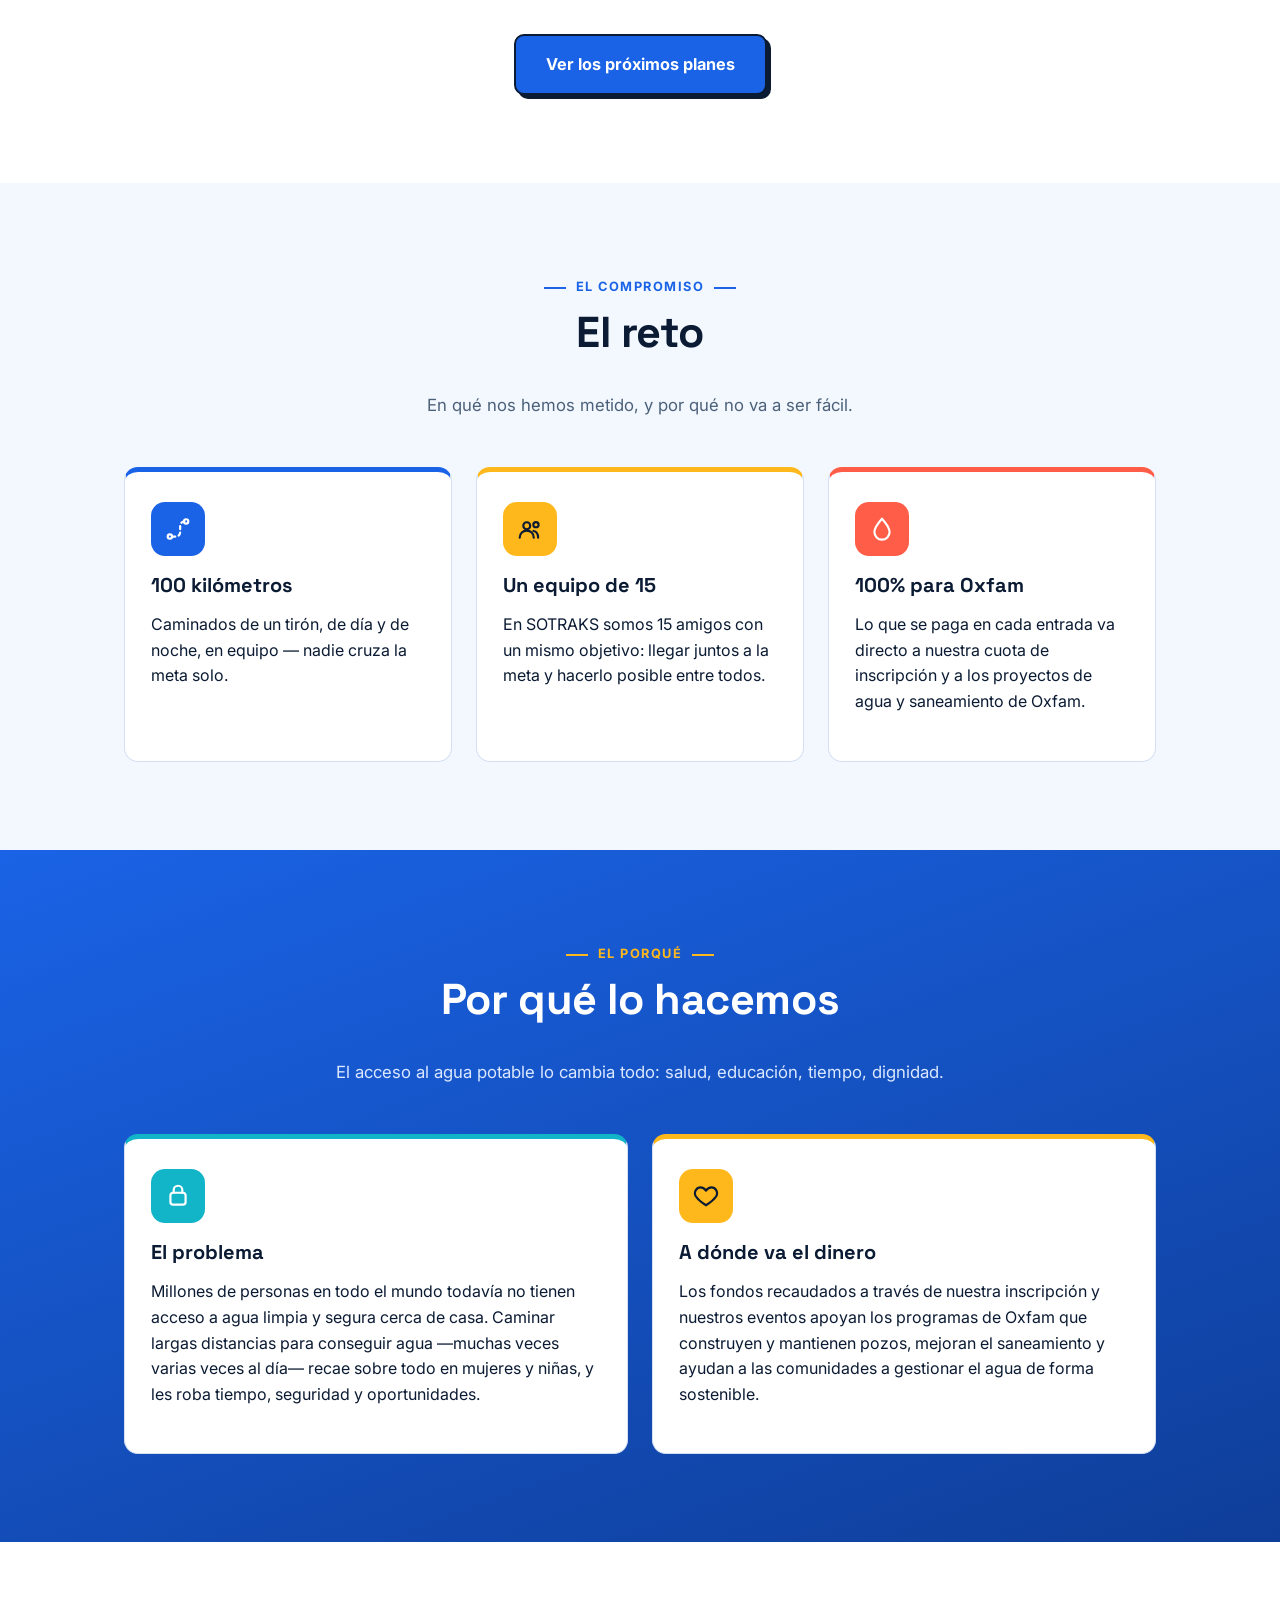
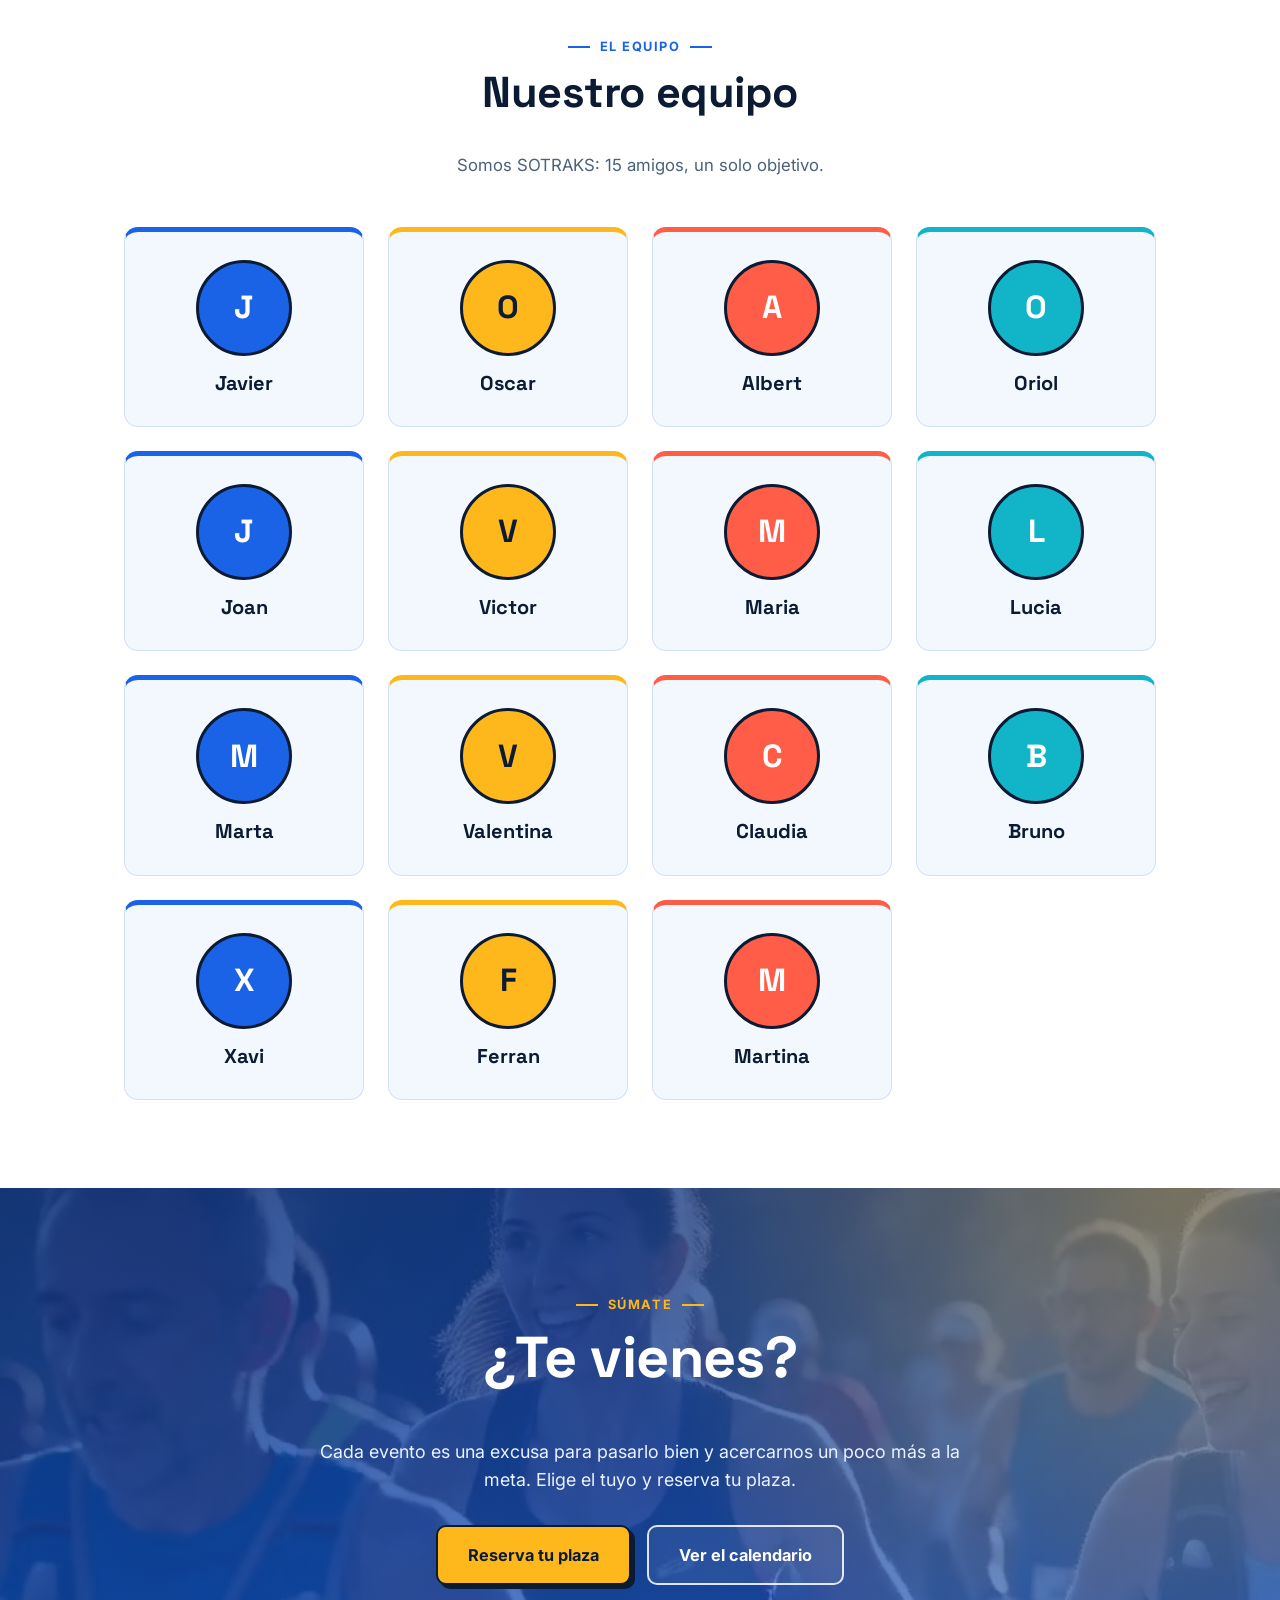
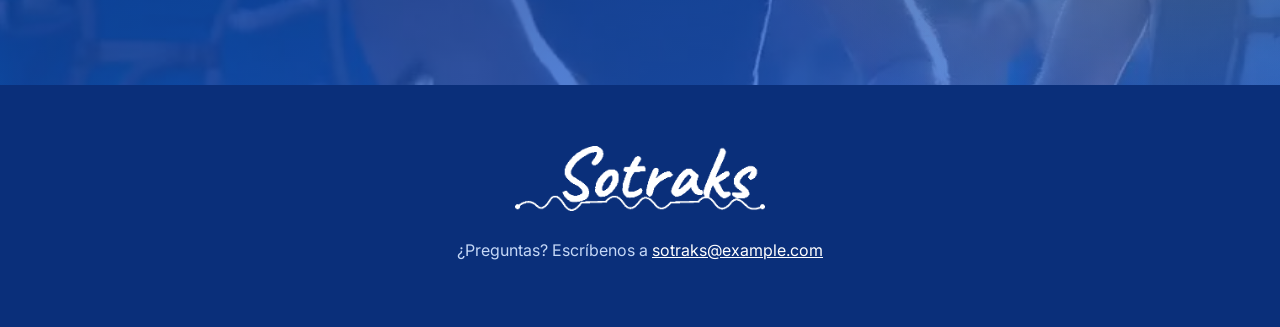
==== commit e3bb8b47: "Rediseño más vivo y con más entusiasmo, y envío opcional a Google Forms Paleta de azul vivo y blanco" ====
--- a/index.html
+++ b/index.html
@@ -39,6 +39,7 @@
     </video>
     <div class="hero-overlay" aria-hidden="true"></div>
     <div class="container">
+      <img class="hero-logo" src="images/logo-white.png" alt="SOTRAKS">
       <div class="eyebrow" data-i18n="hero.eyebrow"></div>
       <h1 data-i18n="hero.headline"></h1>
       <svg class="trail-underline" viewBox="0 0 220 26" aria-hidden="true">
@@ -53,6 +54,8 @@
         <a class="btn btn-secondary" href="events.html" data-i18n="hero.ctaSecondary"></a>
       </div>
 
+      <div class="next-event" data-next-event hidden></div>
+
       <div class="progress-wrap">
         <div class="progress-bar" data-progress-bar style="width: 0%"></div>
       </div>
@@ -76,7 +79,49 @@
         </div>
       </div>
     </div>
-    <div class="hero-cut" aria-hidden="true"></div>
+    <div class="hero-cut to-sun" aria-hidden="true"></div>
+  </section>
+
+  <div class="ticker" aria-hidden="true">
+    <div class="ticker-track">
+      <span data-i18n="ticker.text"></span>
+      <span data-i18n="ticker.text"></span>
+      <span data-i18n="ticker.text"></span>
+      <span data-i18n="ticker.text"></span>
+      <span data-i18n="ticker.text"></span>
+      <span data-i18n="ticker.text"></span>
+      <span data-i18n="ticker.text"></span>
+      <span data-i18n="ticker.text"></span>
+    </div>
+  </div>
+
+  <section id="how" class="alt">
+    <div class="container">
+      <div class="section-heading reveal">
+        <div class="kicker" data-i18n="how.kicker"></div>
+        <h2 data-i18n="how.heading"></h2>
+      </div>
+      <div class="steps">
+        <div class="step reveal">
+          <div class="step-num">1</div>
+          <h3 data-i18n="how.step1Title"></h3>
+          <p data-i18n="how.step1Body"></p>
+        </div>
+        <div class="step reveal">
+          <div class="step-num">2</div>
+          <h3 data-i18n="how.step2Title"></h3>
+          <p data-i18n="how.step2Body"></p>
+        </div>
+        <div class="step reveal">
+          <div class="step-num">3</div>
+          <h3 data-i18n="how.step3Title"></h3>
+          <p data-i18n="how.step3Body"></p>
+        </div>
+      </div>
+      <div class="center reveal">
+        <a class="btn btn-solid" href="events.html" data-i18n="how.cta"></a>
+      </div>
+    </div>
   </section>
 
   <section id="challenge">
@@ -112,7 +157,7 @@
     </div>
   </section>
 
-  <section id="cause" class="alt">
+  <section id="cause" class="on-blue">
     <div class="container">
       <div class="section-heading reveal">
         <div class="kicker" data-i18n="cause.kicker"></div>
@@ -138,7 +183,7 @@
     </div>
   </section>
 
-  <section id="team">
+  <section id="team" class="alt">
     <div class="container">
       <div class="section-heading reveal">
         <div class="kicker" data-i18n="team.kicker"></div>
@@ -149,22 +194,23 @@
     </div>
   </section>
 
-  <section class="alt">
+  <section class="cta-band">
     <div class="container">
       <div class="section-heading reveal">
         <div class="kicker" data-i18n="helpSection.kicker"></div>
         <h2 data-i18n="helpSection.heading"></h2>
         <p data-i18n="helpSection.subheading"></p>
       </div>
-      <div class="button-row" style="margin-bottom:0;">
+      <div class="button-row reveal">
         <a class="btn btn-primary" data-i18n="helpSection.ctaPrimary" href="inscripcion.html"></a>
-        <a class="btn btn-outline" href="events.html" data-i18n="helpSection.ctaSecondary"></a>
+        <a class="btn btn-secondary" href="events.html" data-i18n="helpSection.ctaSecondary"></a>
       </div>
     </div>
   </section>
 
   <footer class="site-footer">
     <div class="container">
+      <img class="footer-logo" src="images/logo-white.png" alt="SOTRAKS">
       <p><span data-i18n="footerHome.contact"></span> <a data-contact-email href="#"></a></p>
       <div class="socials" data-socials></div>
     </div>
--- a/css/styles.css
+++ b/css/styles.css
@@ -1,14 +1,17 @@
 :root {
-  --ink: #0c1620;
+  --ink: #0b1b33;
   --navy: #1e4e7a;
-  --navy-deep: #10263f;
-  --electric: #3a6ea5;
-  --steel: #93b3d1;
+  --blue: #1a63e6;
+  --blue-deep: #0a2f7a;
+  --sun: #ffb81c;
+  --coral: #ff5d47;
+  --aqua: #12b5c8;
+  --steel: #b9d4ff;
   --white: #ffffff;
-  --paper: #f4f6f7;
-  --line: #dde1e6;
-  --muted: #5c6672;
-  --radius: 8px;
+  --paper: #f3f8ff;
+  --line: #d3e0f3;
+  --muted: #4b6079;
+  --radius: 14px;
   --font-display: "Space Grotesk", "Inter", sans-serif;
   --font-body: "Inter", "Segoe UI", system-ui, -apple-system, sans-serif;
   --font-mono: "Space Mono", "SFMono-Regular", Menlo, monospace;
@@ -30,11 +33,11 @@
   font-family: var(--font-display);
   font-weight: 700;
   color: var(--ink);
-  line-height: 1.15;
+  line-height: 1.12;
   margin-top: 0;
 }
 
-a { color: var(--navy); }
+a { color: var(--blue); }
 
 img { max-width: 100%; display: block; }
 
@@ -43,6 +46,8 @@
   margin: 0 auto;
   padding: 0 24px;
 }
+
+.center { text-align: center; }
 
 /* Kicker tag: small label flanked by hairlines */
 .kicker {
@@ -50,24 +55,21 @@
   align-items: center;
   gap: 10px;
   font-family: var(--font-body);
-  font-size: 0.78rem;
+  font-size: 0.8rem;
   font-weight: 700;
   letter-spacing: 0.12em;
   text-transform: uppercase;
-  color: var(--navy);
+  color: var(--blue);
   margin-bottom: 10px;
 }
 
 .kicker::before,
 .kicker::after {
   content: "";
-  width: 20px;
-  height: 1px;
-  background: var(--navy);
-}
-
-.hero .kicker { color: var(--steel); }
-.hero .kicker::before, .hero .kicker::after { background: var(--steel); }
+  width: 22px;
+  height: 2px;
+  background: currentColor;
+}
 
 /* Reveal-on-scroll */
 .reveal {
@@ -81,8 +83,19 @@
   transform: none;
 }
 
+@keyframes rise {
+  from { opacity: 0; transform: translateY(22px); }
+  to { opacity: 1; transform: none; }
+}
+
+@keyframes marquee {
+  to { transform: translateX(-50%); }
+}
+
 @media (prefers-reduced-motion: reduce) {
   .reveal { opacity: 1; transform: none; transition: none; }
+  .hero .container > * { animation: none !important; }
+  .ticker-track { animation: none !important; }
 }
 
 /* Nav */
@@ -97,14 +110,14 @@
 }
 
 .site-header.scrolled {
-  box-shadow: 0 8px 20px rgba(12, 22, 32, 0.08);
+  box-shadow: 0 8px 20px rgba(11, 27, 51, 0.1);
 }
 
 .nav {
   display: flex;
   align-items: center;
   justify-content: space-between;
-  padding: 10px 24px;
+  padding: 8px 24px;
   max-width: 1080px;
   margin: 0 auto;
   position: relative;
@@ -117,7 +130,7 @@
 }
 
 .nav .brand img {
-  height: 42px;
+  height: 60px;
   width: auto;
   display: block;
 }
@@ -131,6 +144,7 @@
 .nav ul {
   list-style: none;
   display: flex;
+  align-items: center;
   gap: 26px;
   margin: 0;
   padding: 0;
@@ -140,7 +154,7 @@
   color: var(--ink);
   text-decoration: none;
   font-weight: 600;
-  background-image: linear-gradient(var(--navy), var(--navy));
+  background-image: linear-gradient(var(--blue), var(--blue));
   background-repeat: no-repeat;
   background-position: 0 100%;
   background-size: 0% 2px;
@@ -149,24 +163,28 @@
 }
 
 .nav a:hover {
-  color: var(--navy);
+  color: var(--blue);
   background-size: 100% 2px;
 }
 
 .nav .cta {
-  background: var(--ink);
-  color: var(--white);
+  background: var(--sun);
+  color: var(--ink);
   font-weight: 700;
   font-family: var(--font-display);
-  font-size: 0.9rem;
-  padding: 9px 18px;
-  border-radius: 4px;
+  font-size: 0.95rem;
+  padding: 10px 20px;
+  border: 2px solid var(--ink);
+  border-radius: 10px;
+  box-shadow: 3px 3px 0 var(--ink);
   background-image: none;
+  transition: transform 0.15s ease, box-shadow 0.15s ease;
 }
 
 .nav .cta:hover {
-  background: var(--navy);
-  color: var(--white);
+  color: var(--ink);
+  transform: translate(-2px, -2px);
+  box-shadow: 5px 5px 0 var(--ink);
 }
 
 .lang-switch {
@@ -174,7 +192,7 @@
   gap: 4px;
   background: var(--paper);
   border: 1px solid var(--line);
-  border-radius: 4px;
+  border-radius: 8px;
   padding: 3px;
   flex-shrink: 0;
 }
@@ -188,13 +206,13 @@
   font-size: 0.72rem;
   letter-spacing: 0.04em;
   padding: 5px 10px;
-  border-radius: 3px;
+  border-radius: 6px;
   cursor: pointer;
   transition: background 0.15s ease, color 0.15s ease;
 }
 
 .lang-switch button.active {
-  background: var(--ink);
+  background: var(--blue);
   color: var(--white);
 }
 
@@ -213,35 +231,36 @@
 
 .nav-toggle span {
   display: block;
-  height: 2px;
-  border-radius: 1px;
-  background: var(--ink);
+  height: 3px;
+  border-radius: 2px;
+  background: var(--blue-deep);
   transition: transform 0.25s ease, opacity 0.25s ease;
 }
 
-.nav-toggle.open span:nth-child(1) { transform: translateY(7px) rotate(45deg); }
+.nav-toggle.open span:nth-child(1) { transform: translateY(8px) rotate(45deg); }
 .nav-toggle.open span:nth-child(2) { opacity: 0; }
-.nav-toggle.open span:nth-child(3) { transform: translateY(-7px) rotate(-45deg); }
+.nav-toggle.open span:nth-child(3) { transform: translateY(-8px) rotate(-45deg); }
 
 /* Hero */
 .hero {
   position: relative;
   overflow: hidden;
-  background: var(--navy-deep);
+  background: linear-gradient(160deg, var(--blue-deep) 0%, var(--blue) 100%);
   color: var(--white);
-  padding: 72px 24px 110px;
+  padding: 56px 24px 130px;
   text-align: center;
 }
 
+/* warm sunrise glow, like the light in the video */
 .hero::before {
   content: "";
   position: absolute;
-  width: 380px;
-  height: 380px;
-  border: 1px solid rgba(255, 255, 255, 0.14);
+  width: 520px;
+  height: 520px;
   border-radius: 50%;
-  top: -140px;
-  right: -100px;
+  background: radial-gradient(circle, rgba(255, 184, 28, 0.55) 0%, rgba(255, 184, 28, 0) 68%);
+  top: -220px;
+  right: -140px;
   pointer-events: none;
   z-index: 1;
 }
@@ -253,12 +272,17 @@
   height: 100%;
   object-fit: cover;
   z-index: 0;
+  /* slight zoom from the bottom-right pushes the generator's corner badge out of view */
+  transform: scale(1.15);
+  transform-origin: 100% 100%;
 }
 
 .hero-overlay {
   position: absolute;
   inset: 0;
-  background: linear-gradient(160deg, rgba(16, 38, 63, 0.68) 0%, rgba(16, 38, 63, 0.55) 60%, rgba(16, 38, 63, 0.72) 100%);
+  background:
+    radial-gradient(circle at 8% 100%, rgba(255, 184, 28, 0.5), transparent 42%),
+    linear-gradient(160deg, rgba(10, 47, 122, 0.7) 0%, rgba(26, 99, 230, 0.4) 55%, rgba(10, 47, 122, 0.8) 100%);
   z-index: 0;
 }
 
@@ -266,45 +290,72 @@
   position: absolute;
   left: -5%;
   right: -5%;
-  bottom: -2px;
-  height: 70px;
+  bottom: -4vw;
+  height: calc(64px + 4vw);
   background: var(--paper);
   transform: skewY(-2deg);
   transform-origin: bottom left;
   z-index: 2;
 }
 
+.hero-cut.to-sun { background: var(--sun); }
+
 .hero .container { position: relative; z-index: 2; }
 
+.hero .container > * { animation: rise 0.8s cubic-bezier(0.2, 0.7, 0.2, 1) both; }
+.hero .container > *:nth-child(1) { animation-delay: 0.05s; }
+.hero .container > *:nth-child(2) { animation-delay: 0.15s; }
+.hero .container > *:nth-child(3) { animation-delay: 0.25s; }
+.hero .container > *:nth-child(4) { animation-delay: 0.3s; }
+.hero .container > *:nth-child(5) { animation-delay: 0.4s; }
+.hero .container > *:nth-child(6) { animation-delay: 0.5s; }
+.hero .container > *:nth-child(7) { animation-delay: 0.6s; }
+.hero .container > *:nth-child(8) { animation-delay: 0.7s; }
+.hero .container > *:nth-child(9) { animation-delay: 0.8s; }
+
+.hero-logo {
+  width: min(380px, 74vw);
+  height: auto;
+  margin: 0 auto 26px;
+  filter: drop-shadow(0 4px 18px rgba(4, 20, 60, 0.45));
+}
+
 .hero .eyebrow {
+  display: inline-block;
+  background: var(--sun);
+  color: var(--ink);
   text-transform: uppercase;
-  letter-spacing: 0.16em;
+  letter-spacing: 0.14em;
   font-size: 0.78rem;
   font-weight: 700;
-  color: var(--steel);
-  margin-bottom: 14px;
+  padding: 7px 16px;
+  border-radius: 999px;
+  margin-bottom: 20px;
 }
 
 .hero h1 {
   color: var(--white);
-  font-size: clamp(2.1rem, 5vw, 3.4rem);
-  letter-spacing: -0.01em;
-  margin-bottom: 10px;
+  font-size: clamp(2.3rem, 5.8vw, 4.1rem);
+  line-height: 1.06;
+  letter-spacing: -0.02em;
+  max-width: 900px;
+  margin: 0 auto 12px;
+  text-shadow: 0 2px 22px rgba(4, 20, 60, 0.35);
 }
 
 .trail-underline {
   display: block;
-  margin: 0 auto 22px;
+  margin: 0 auto 24px;
   width: 200px;
   height: 22px;
-  color: var(--steel);
+  color: var(--sun);
 }
 
 .hero p.lead {
-  max-width: 620px;
-  margin: 0 auto 32px;
-  color: #c7d2de;
-  font-size: 1.08rem;
+  max-width: 680px;
+  margin: 0 auto 34px;
+  color: #eaf2ff;
+  font-size: 1.16rem;
 }
 
 .button-row {
@@ -312,72 +363,135 @@
   gap: 16px;
   justify-content: center;
   flex-wrap: wrap;
-  margin-bottom: 44px;
+  margin-bottom: 36px;
 }
 
 .btn {
   display: inline-block;
-  padding: 13px 28px;
-  border-radius: 6px;
+  padding: 15px 30px;
+  border-radius: 10px;
   text-decoration: none;
   font-weight: 700;
+  font-size: 1.02rem;
   border: 2px solid transparent;
-  transition: transform 0.15s ease, box-shadow 0.15s ease;
+  transition: transform 0.15s ease, box-shadow 0.15s ease, background 0.15s ease, color 0.15s ease;
 }
 
 .btn-primary {
-  background: var(--white);
+  background: var(--sun);
   color: var(--ink);
   border-color: var(--ink);
-  box-shadow: 4px 4px 0 rgba(12, 22, 32, 0.7);
+  box-shadow: 4px 4px 0 var(--ink);
 }
 
 .btn-primary:hover {
   transform: translate(-2px, -2px);
-  box-shadow: 6px 6px 0 rgba(12, 22, 32, 0.7);
+  box-shadow: 6px 6px 0 var(--ink);
 }
 
 .btn-secondary {
-  background: transparent;
+  background: rgba(255, 255, 255, 0.08);
   color: var(--white);
-  border-color: rgba(255, 255, 255, 0.55);
+  border-color: rgba(255, 255, 255, 0.85);
 }
 
 .btn-secondary:hover {
   transform: translate(-2px, -2px);
-  box-shadow: 4px 4px 0 rgba(255, 255, 255, 0.35);
+  background: var(--white);
+  color: var(--blue-deep);
 }
 
 .btn-outline {
   background: transparent;
-  color: var(--ink);
-  border-color: var(--ink);
+  color: var(--blue);
+  border-color: var(--blue);
 }
 
 .btn-outline:hover {
+  background: var(--blue);
+  color: var(--white);
   transform: translate(-2px, -2px);
   box-shadow: 4px 4px 0 var(--ink);
-  border-color: var(--ink);
-}
+}
+
+/* Next event strip (home hero) */
+.next-event {
+  display: flex;
+  align-items: center;
+  justify-content: center;
+  gap: 18px;
+  flex-wrap: wrap;
+  max-width: 740px;
+  margin: 0 auto 32px;
+  padding: 14px 20px;
+  background: var(--white);
+  color: var(--ink);
+  border: 2px solid var(--ink);
+  border-radius: var(--radius);
+  box-shadow: 6px 6px 0 rgba(11, 27, 51, 0.85);
+  text-align: left;
+}
+
+.date-chip {
+  background: var(--sun);
+  color: var(--ink);
+  border: 2px solid var(--ink);
+  border-radius: 10px;
+  padding: 6px 12px;
+  text-align: center;
+  line-height: 1.1;
+  min-width: 62px;
+}
+
+.date-chip b {
+  display: block;
+  font-family: var(--font-display);
+  font-size: 1.55rem;
+}
+
+.date-chip span {
+  font-size: 0.7rem;
+  font-weight: 700;
+  letter-spacing: 0.08em;
+}
+
+.ne-text { flex: 1 1 220px; }
+
+.ne-label {
+  font-size: 0.7rem;
+  font-weight: 700;
+  text-transform: uppercase;
+  letter-spacing: 0.12em;
+  color: var(--blue);
+}
+
+.ne-text strong {
+  display: block;
+  font-family: var(--font-display);
+  font-size: 1.2rem;
+  line-height: 1.2;
+}
+
+.ne-text span { color: var(--muted); font-size: 0.9rem; }
 
 /* Progress bar */
 .progress-wrap {
   position: relative;
-  background: rgba(255, 255, 255, 0.08);
-  border: 1px solid rgba(255, 255, 255, 0.25);
-  border-radius: 4px;
+  background: rgba(255, 255, 255, 0.22);
+  border: 2px solid rgba(255, 255, 255, 0.55);
+  border-radius: 999px;
   overflow: hidden;
-  height: 14px;
+  height: 16px;
   max-width: 480px;
-  margin: 0 auto 44px;
+  margin: 0 auto 30px;
 }
 
 .progress-bar {
   position: relative;
   height: 100%;
   width: 0%;
-  background: var(--electric);
-  border-radius: 3px;
+  background: var(--sun);
+  border-radius: 999px;
   transition: width 1.1s cubic-bezier(0.22, 1, 0.36, 1);
 }
 
@@ -391,25 +505,52 @@
 }
 
 .hero-stats .stat {
-  background: rgba(255, 255, 255, 0.03);
-  border: 1px solid rgba(255, 255, 255, 0.18);
-  border-radius: 6px;
+  background: rgba(255, 255, 255, 0.14);
+  border: 1px solid rgba(255, 255, 255, 0.3);
+  border-radius: 12px;
   padding: 16px 10px;
+  backdrop-filter: blur(4px);
 }
 
 .hero-stats .stat .value {
-  font-family: var(--font-mono);
-  font-size: 1.5rem;
+  font-family: var(--font-display);
+  font-size: 1.8rem;
   font-weight: 700;
   color: var(--white);
   display: block;
+  line-height: 1.2;
 }
 
 .hero-stats .stat .label {
-  color: #9fb1c4;
-  font-size: 0.68rem;
+  color: #dbe8ff;
+  font-size: 0.7rem;
   text-transform: uppercase;
-  letter-spacing: 0.06em;
+  letter-spacing: 0.07em;
+}
+
+/* Ticker */
+.ticker {
+  background: var(--sun);
+  color: var(--ink);
+  overflow: hidden;
+  white-space: nowrap;
+  padding: 14px 0;
+  border-bottom: 3px solid var(--ink);
+}
+
+.ticker-track {
+  display: inline-flex;
+  animation: marquee 34s linear infinite;
+  will-change: transform;
+}
+
+.ticker-track span {
+  font-family: var(--font-display);
+  font-weight: 700;
+  font-size: 1.1rem;
+  text-transform: uppercase;
+  letter-spacing: 0.05em;
+  padding-right: 1.6rem;
 }
 
 /* Sections */
@@ -419,13 +560,27 @@
 
 section.alt { background: var(--white); }
 
+section.on-blue {
+  background: linear-gradient(160deg, var(--blue) 0%, var(--blue-deep) 140%);
+  color: var(--white);
+}
+
+section.on-blue .section-heading h2 { color: var(--white); }
+section.on-blue .section-heading p { color: #dbe8ff; }
+section.on-blue .kicker { color: var(--sun); }
+
 .section-heading {
   text-align: center;
-  max-width: 640px;
+  max-width: 660px;
   margin: 0 auto 48px;
 }
 
-.section-heading p { color: var(--muted); }
+.section-heading h2 {
+  font-size: clamp(1.9rem, 3.8vw, 2.7rem);
+  letter-spacing: -0.01em;
+}
+
+.section-heading p { color: var(--muted); font-size: 1.05rem; }
 
 .grid {
   display: grid;
@@ -435,9 +590,21 @@
 .grid.cols-2 { grid-template-columns: repeat(auto-fit, minmax(280px, 1fr)); }
 .grid.cols-3 { grid-template-columns: repeat(auto-fit, minmax(220px, 1fr)); }
 
+/* Rotating accent colours for cards, steps, avatars */
+.grid > .card:nth-child(4n+1), .steps > .step:nth-child(4n+1) { --tone: var(--blue); --tone-ink: var(--white); }
+.grid > .card:nth-child(4n+2), .steps > .step:nth-child(4n+2) { --tone: var(--sun); --tone-ink: var(--ink); }
+.grid > .card:nth-child(4n+3), .steps > .step:nth-child(4n+3) { --tone: var(--coral); --tone-ink: var(--white); }
+.grid > .card:nth-child(4n+4), .steps > .step:nth-child(4n+4) { --tone: var(--aqua); --tone-ink: var(--white); }
+
+section.on-blue .grid > .card:nth-child(4n+1) { --tone: var(--aqua); }
+
 .card {
+  --tone: var(--blue);
+  --tone-ink: var(--white);
   background: var(--white);
+  color: var(--ink);
   border: 1px solid var(--line);
+  border-top: 5px solid var(--tone);
   border-radius: var(--radius);
   padding: 30px 26px;
   transition: transform 0.2s ease, box-shadow 0.2s ease, border-color 0.2s ease;
@@ -447,81 +614,93 @@
   transform: translate(-4px, -4px);
   box-shadow: 6px 6px 0 var(--ink);
   border-color: var(--ink);
-}
-
-section.alt .card {
-  background: var(--paper);
-}
-
-.card h3 { margin-bottom: 8px; }
+  border-top-color: var(--tone);
+}
+
+section.alt .card { background: var(--paper); }
+
+.card h3 { margin-bottom: 8px; font-size: 1.25rem; }
 
 .icon-badge {
+  width: 54px;
+  height: 54px;
+  border-radius: 14px;
+  background: var(--tone);
+  color: var(--tone-ink);
+  display: flex;
+  align-items: center;
+  justify-content: center;
+  margin-bottom: 18px;
+}
+
+.icon-badge svg {
+  width: 26px;
+  height: 26px;
+  fill: none;
+  stroke: currentColor;
+  stroke-width: 2;
+  stroke-linecap: round;
+  stroke-linejoin: round;
+}
+
+/* How it works */
+.steps {
+  display: grid;
+  grid-template-columns: repeat(auto-fit, minmax(240px, 1fr));
+  gap: 28px;
+}
+
+.step {
+  --tone: var(--blue);
+  --tone-ink: var(--white);
+  background: var(--white);
+  border: 2px solid var(--ink);
+  border-radius: var(--radius);
+  box-shadow: 6px 6px 0 var(--tone);
+  padding: 28px 24px 26px;
+}
+
+.step-num {
   width: 48px;
   height: 48px;
-  border-radius: 8px;
+  border-radius: 50%;
+  background: var(--tone);
+  color: var(--tone-ink);
   border: 2px solid var(--ink);
-  display: flex;
-  align-items: center;
-  justify-content: center;
-  color: var(--ink);
-  margin-bottom: 18px;
-  transition: border-color 0.2s ease, color 0.2s ease;
-}
-
-.card:hover .icon-badge {
-  border-color: var(--navy);
-  color: var(--navy);
-}
-
-.icon-badge svg {
-  width: 24px;
-  height: 24px;
-  fill: none;
-  stroke: currentColor;
-  stroke-width: 1.8;
-  stroke-linecap: round;
-  stroke-linejoin: round;
-}
-
+  display: grid;
+  place-items: center;
+  font-family: var(--font-display);
+  font-weight: 700;
+  font-size: 1.35rem;
+  margin-bottom: 16px;
+}
+
+.step h3 { font-size: 1.3rem; margin-bottom: 8px; }
+.step p { margin: 0; color: var(--muted); }
+
+.steps + .center { margin-top: 44px; }
+
+/* Team */
 .team-card {
   text-align: center;
   position: relative;
-  margin-top: 10px;
-}
-
-.role-tag {
-  position: absolute;
-  top: -12px;
-  left: 20px;
-  background: var(--white);
-  border: 1.5px solid var(--ink);
-  border-radius: 3px;
-  padding: 2px 8px;
-  font-family: var(--font-body);
-  font-size: 0.65rem;
-  font-weight: 700;
-  text-transform: uppercase;
-  letter-spacing: 0.05em;
-  transform: rotate(-3deg);
-}
-
-.role-walker .role-tag { border-color: var(--navy); color: var(--navy); }
-.role-organizer .role-tag { border-color: var(--ink); color: var(--ink); }
+  padding: 28px 18px 24px;
+}
 
 .team-photo {
-  width: 88px;
-  height: 88px;
+  width: 96px;
+  height: 96px;
   border-radius: 50%;
-  background: var(--paper);
-  border: 1px solid var(--line);
-  margin: 14px auto 16px;
+  background: var(--tone);
+  color: var(--tone-ink);
+  border: 3px solid var(--ink);
+  margin: 0 auto 16px;
   display: flex;
   align-items: center;
   justify-content: center;
-  color: var(--navy);
   font-family: var(--font-display);
   font-weight: 700;
-  font-size: 1.3rem;
+  font-size: 2rem;
   overflow: hidden;
 }
 
@@ -539,9 +718,9 @@
   left: 11px;
   top: 4px;
   bottom: 4px;
-  width: 2px;
-  background-image: linear-gradient(to bottom, var(--ink) 0 8px, transparent 8px 18px);
-  background-size: 2px 18px;
+  width: 3px;
+  background-image: linear-gradient(to bottom, var(--blue) 0 9px, transparent 9px 18px);
+  background-size: 3px 18px;
   background-repeat: repeat-y;
 }
 
@@ -558,28 +737,21 @@
 .trail-node {
   position: relative;
   z-index: 1;
-  flex: 0 0 24px;
-  width: 24px;
-  height: 24px;
+  flex: 0 0 26px;
+  width: 26px;
+  height: 26px;
   margin-top: 6px;
+  margin-left: -1px;
   border-radius: 50%;
   background: var(--white);
-  border: 2px solid var(--line);
-}
-
-.trail-item.is-upcoming .trail-node { border-color: var(--navy); }
-
-.trail-item.is-upcoming .trail-node::after {
-  content: "";
-  position: absolute;
-  inset: 4px;
-  border-radius: 50%;
-  background: var(--navy);
-}
+  border: 3px solid var(--line);
+}
+
+.trail-item.is-upcoming .trail-node { border-color: var(--ink); background: var(--sun); }
 
 .trail-item.is-finish .trail-node {
-  border-color: var(--ink);
-  background: var(--ink);
+  border-color: var(--sun);
+  background: var(--blue);
 }
 
 .trail-item .event-card { flex: 1; margin-top: 0; }
@@ -587,30 +759,28 @@
 /* Events */
 .event-card { width: 100%; }
 
-.event-meta {
-  font-size: 0.9rem;
-}
-
 .finish-card {
-  background: var(--ink);
+  background: linear-gradient(160deg, var(--blue) 0%, var(--blue-deep) 130%);
   border-color: var(--ink);
+  border-top-color: var(--sun);
 }
 
 .finish-card h3,
 .finish-card .event-meta { color: var(--white); }
 
-.finish-card p { color: #b9c4d0; }
+.finish-card p { color: #dbe8ff; }
 
 .finish-card .event-status {
-  border-color: var(--steel);
-  color: var(--steel);
+  background: var(--sun);
+  border-color: var(--sun);
+  color: var(--ink);
 }
 
 .event-body h3 { margin-bottom: 4px; }
 
 .event-meta {
   color: var(--muted);
-  font-size: 0.9rem;
+  font-size: 0.92rem;
   margin-bottom: 8px;
 }
 
@@ -619,14 +789,14 @@
   font-size: 0.72rem;
   font-weight: 700;
   text-transform: uppercase;
-  letter-spacing: 0.05em;
-  padding: 3px 9px;
-  border-radius: 3px;
+  letter-spacing: 0.06em;
+  padding: 3px 10px;
+  border-radius: 999px;
   border: 1px solid;
   margin-bottom: 10px;
 }
 
-.event-status.upcoming { border-color: var(--navy); color: var(--navy); }
+.event-status.upcoming { border-color: var(--blue); color: var(--blue); background: #e8f1ff; }
 .event-status.past { border-color: var(--line); color: var(--muted); }
 
 .empty-state {
@@ -635,12 +805,44 @@
   padding: 48px 0;
 }
 
+/* Closing call-to-action band */
+.cta-band {
+  position: relative;
+  overflow: hidden;
+  background: var(--blue-deep) url("../images/corredores.jpg") center / cover no-repeat;
+  color: var(--white);
+  text-align: center;
+  padding: 100px 0;
+}
+
+.cta-band::before {
+  content: "";
+  position: absolute;
+  inset: 0;
+  background:
+    radial-gradient(circle at 92% 0%, rgba(255, 184, 28, 0.4), transparent 45%),
+    linear-gradient(160deg, rgba(10, 47, 122, 0.84), rgba(26, 99, 230, 0.7));
+}
+
+.cta-band .container { position: relative; }
+.cta-band .section-heading { margin-bottom: 30px; }
+.cta-band .section-heading h2 { color: var(--white); font-size: clamp(2.2rem, 5vw, 3.6rem); }
+.cta-band .section-heading p { color: #eaf2ff; font-size: 1.12rem; }
+.cta-band .kicker { color: var(--sun); }
+.cta-band .button-row { margin-bottom: 0; }
+
 /* Footer */
 .site-footer {
-  background: var(--navy-deep);
-  color: #a9b8c8;
-  padding: 48px 0;
+  background: var(--blue-deep);
+  color: #c5d8f7;
+  padding: 56px 0 48px;
   text-align: center;
+}
+
+.footer-logo {
+  width: min(260px, 70vw);
+  height: auto;
+  margin: 0 auto 22px;
 }
 
 .site-footer a { color: var(--white); }
@@ -652,33 +854,24 @@
   margin-top: 16px;
 }
 
-.note-box {
-  background: #fff8e6;
-  border: 1px solid #e8c96a;
-  border-radius: 6px;
-  padding: 16px 20px;
-  font-size: 0.9rem;
-  color: #6b5410;
-  margin-bottom: 32px;
-}
-
 /* Buttons: solid + small */
 [hidden] { display: none !important; }
 
 button.btn { cursor: pointer; font-family: var(--font-body); font-size: 1rem; }
 
 .btn-solid {
-  background: var(--ink);
+  background: var(--blue);
   color: var(--white);
   border-color: var(--ink);
+  box-shadow: 4px 4px 0 var(--ink);
 }
 
 .btn-solid:hover {
   transform: translate(-2px, -2px);
-  box-shadow: 4px 4px 0 var(--navy);
-}
-
-.btn-small { padding: 7px 16px; font-size: 0.85rem; }
+  box-shadow: 6px 6px 0 var(--ink);
+}
+
+.btn-small { padding: 8px 18px; font-size: 0.88rem; }
 
 .event-actions { margin-top: 14px; }
 
@@ -690,6 +883,7 @@
 .form-card {
   background: var(--white);
   border: 1px solid var(--line);
+  border-top: 5px solid var(--blue);
   border-radius: var(--radius);
   padding: 36px 32px;
 }
@@ -712,8 +906,8 @@
 .field textarea {
   font: inherit;
   padding: 11px 12px;
-  border: 1px solid #c4cad1;
-  border-radius: 6px;
+  border: 1px solid #b9c9df;
+  border-radius: 8px;
   background: var(--white);
   color: var(--ink);
   width: 100%;
@@ -723,8 +917,8 @@
 .field select:focus,
 .field textarea:focus {
   outline: none;
-  border-color: var(--navy);
-  box-shadow: 0 0 0 3px rgba(30, 78, 122, 0.15);
+  border-color: var(--blue);
+  box-shadow: 0 0 0 3px rgba(26, 99, 230, 0.2);
 }
 
 .field-row {
@@ -746,7 +940,7 @@
 .summary {
   margin: 0 0 24px;
   border: 1px solid var(--line);
-  border-radius: 6px;
+  border-radius: 8px;
 }
 
 .summary div {
@@ -765,7 +959,7 @@
 
 .pay-method {
   border: 1px solid var(--line);
-  border-radius: 6px;
+  border-radius: 8px;
   padding: 14px 16px;
   background: var(--paper);
 }
@@ -787,7 +981,7 @@
   border: 1px solid var(--ink);
   background: var(--white);
   color: var(--ink);
-  border-radius: 4px;
+  border-radius: 6px;
   padding: 4px 10px;
   font: 700 0.78rem var(--font-body);
   cursor: pointer;
@@ -811,10 +1005,15 @@
 @media (max-width: 600px) {
   .field-row { grid-template-columns: 1fr; gap: 0; }
   .form-card { padding: 26px 20px; }
+  .ticker-track span { font-size: 0.95rem; }
+  .next-event { justify-content: flex-start; }
+  .hero { padding-bottom: 110px; }
 }
 
 @media (max-width: 760px) {
   .nav-toggle { display: flex; }
+
+  .nav .brand img { height: 48px; }
 
   .nav-menu {
     position: absolute;
@@ -838,6 +1037,7 @@
 
   .nav ul {
     flex-direction: column;
+    align-items: stretch;
     gap: 4px;
     width: 100%;
   }
@@ -853,6 +1053,7 @@
   .nav .cta {
     display: inline-block;
     margin-top: 8px;
+    text-align: center;
   }
 
   .lang-switch { margin-top: 14px; align-self: flex-start; }
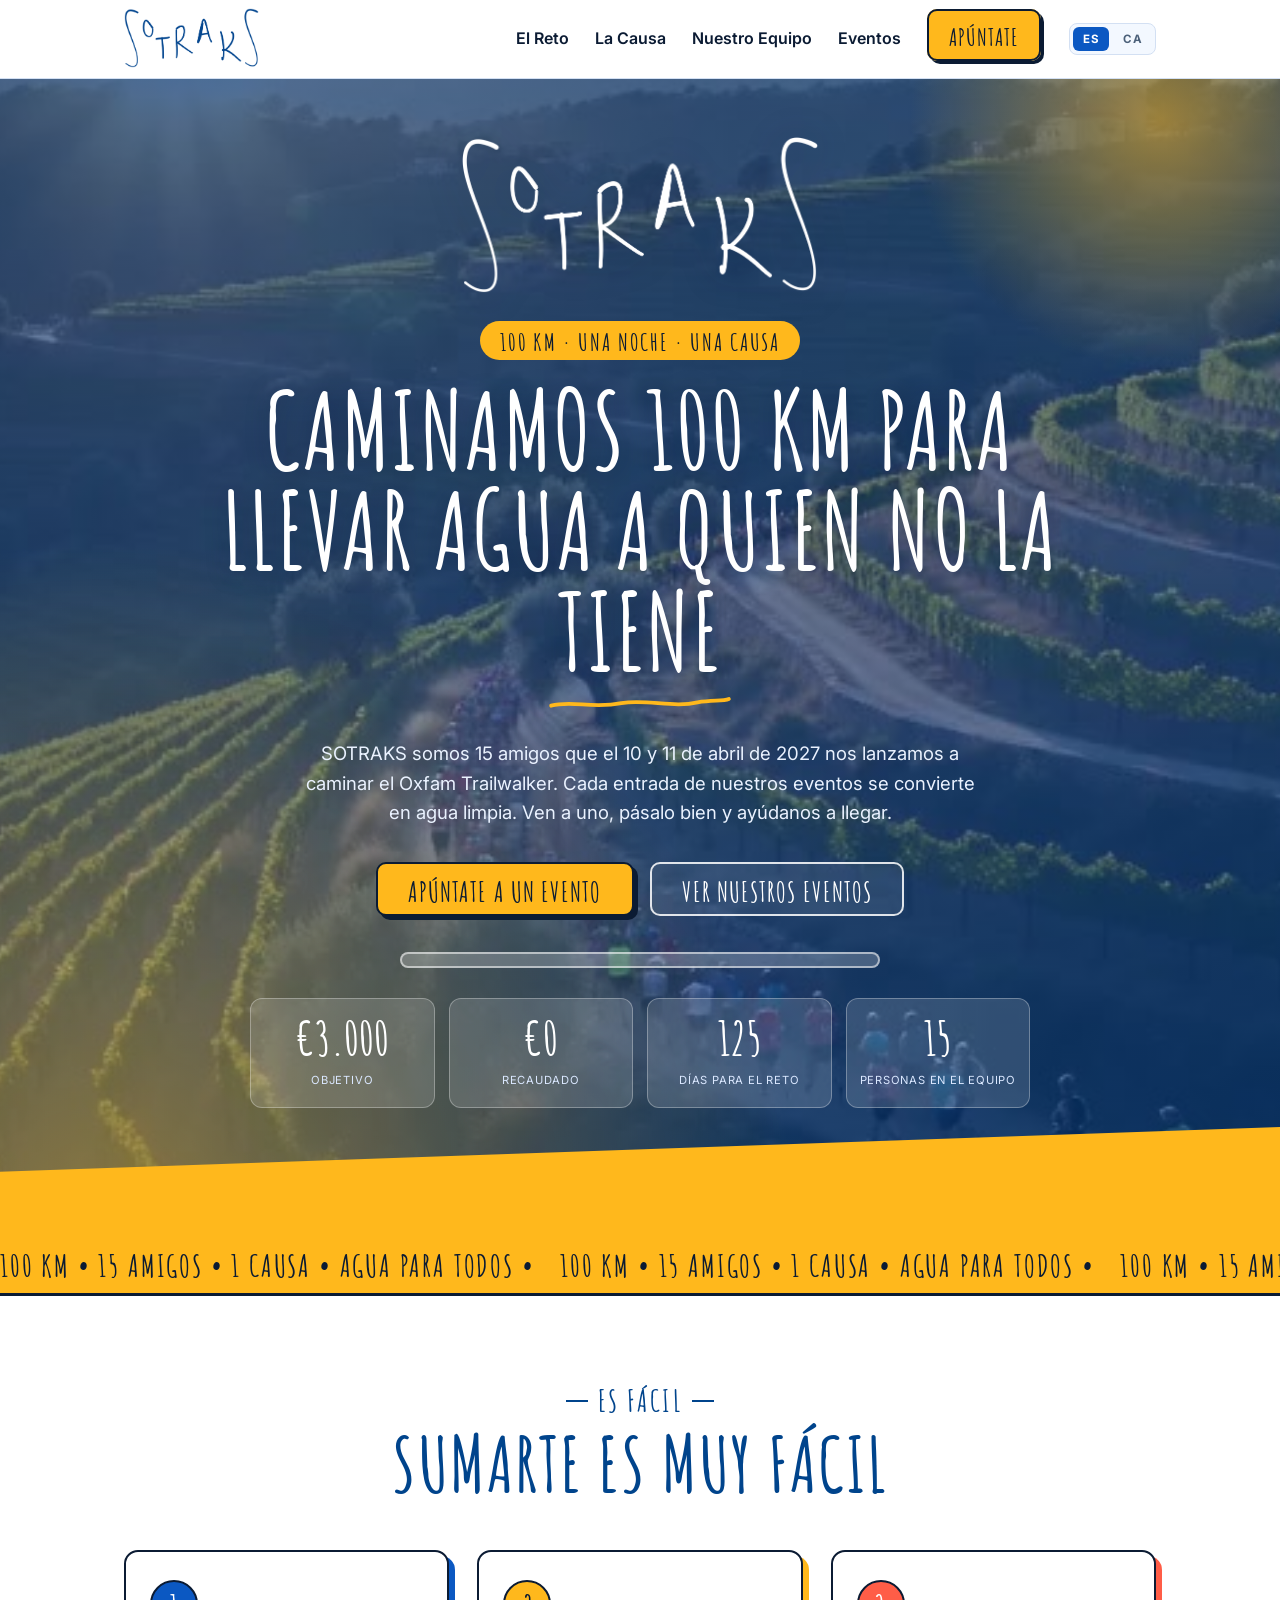
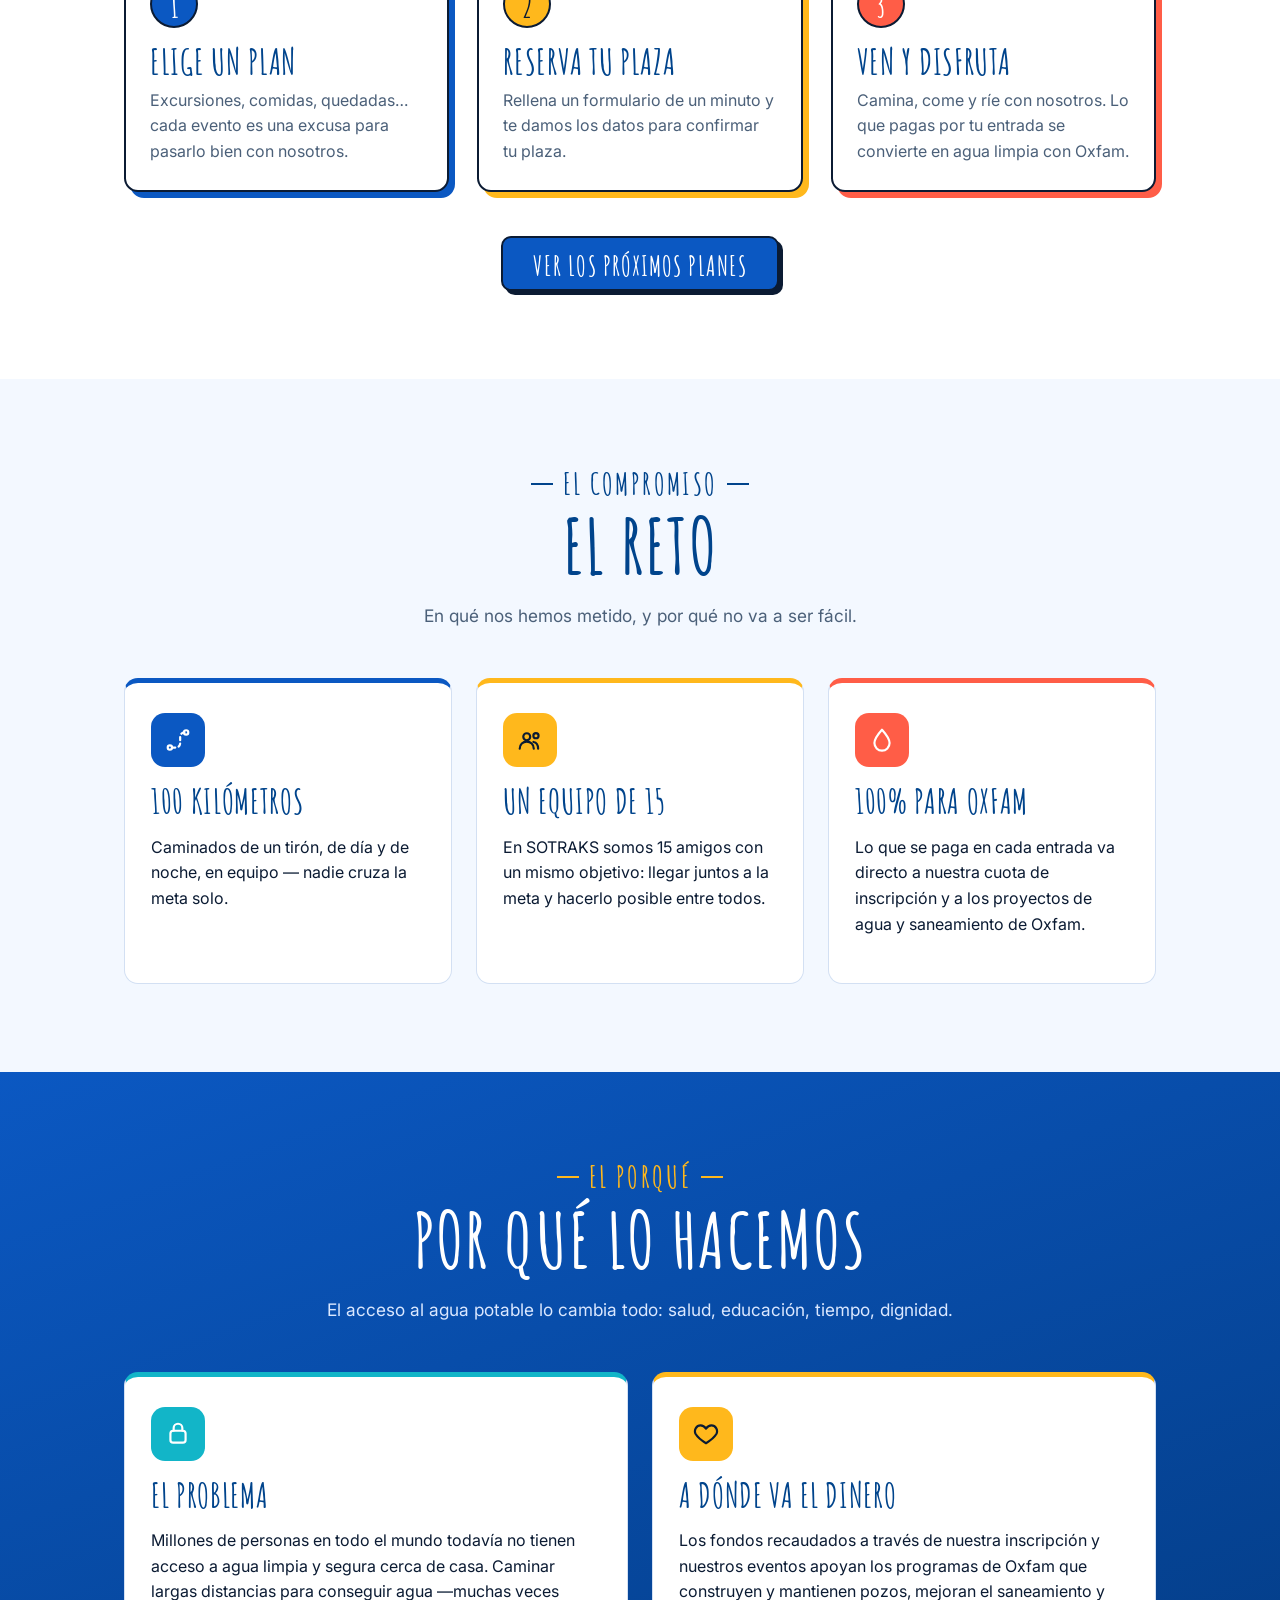
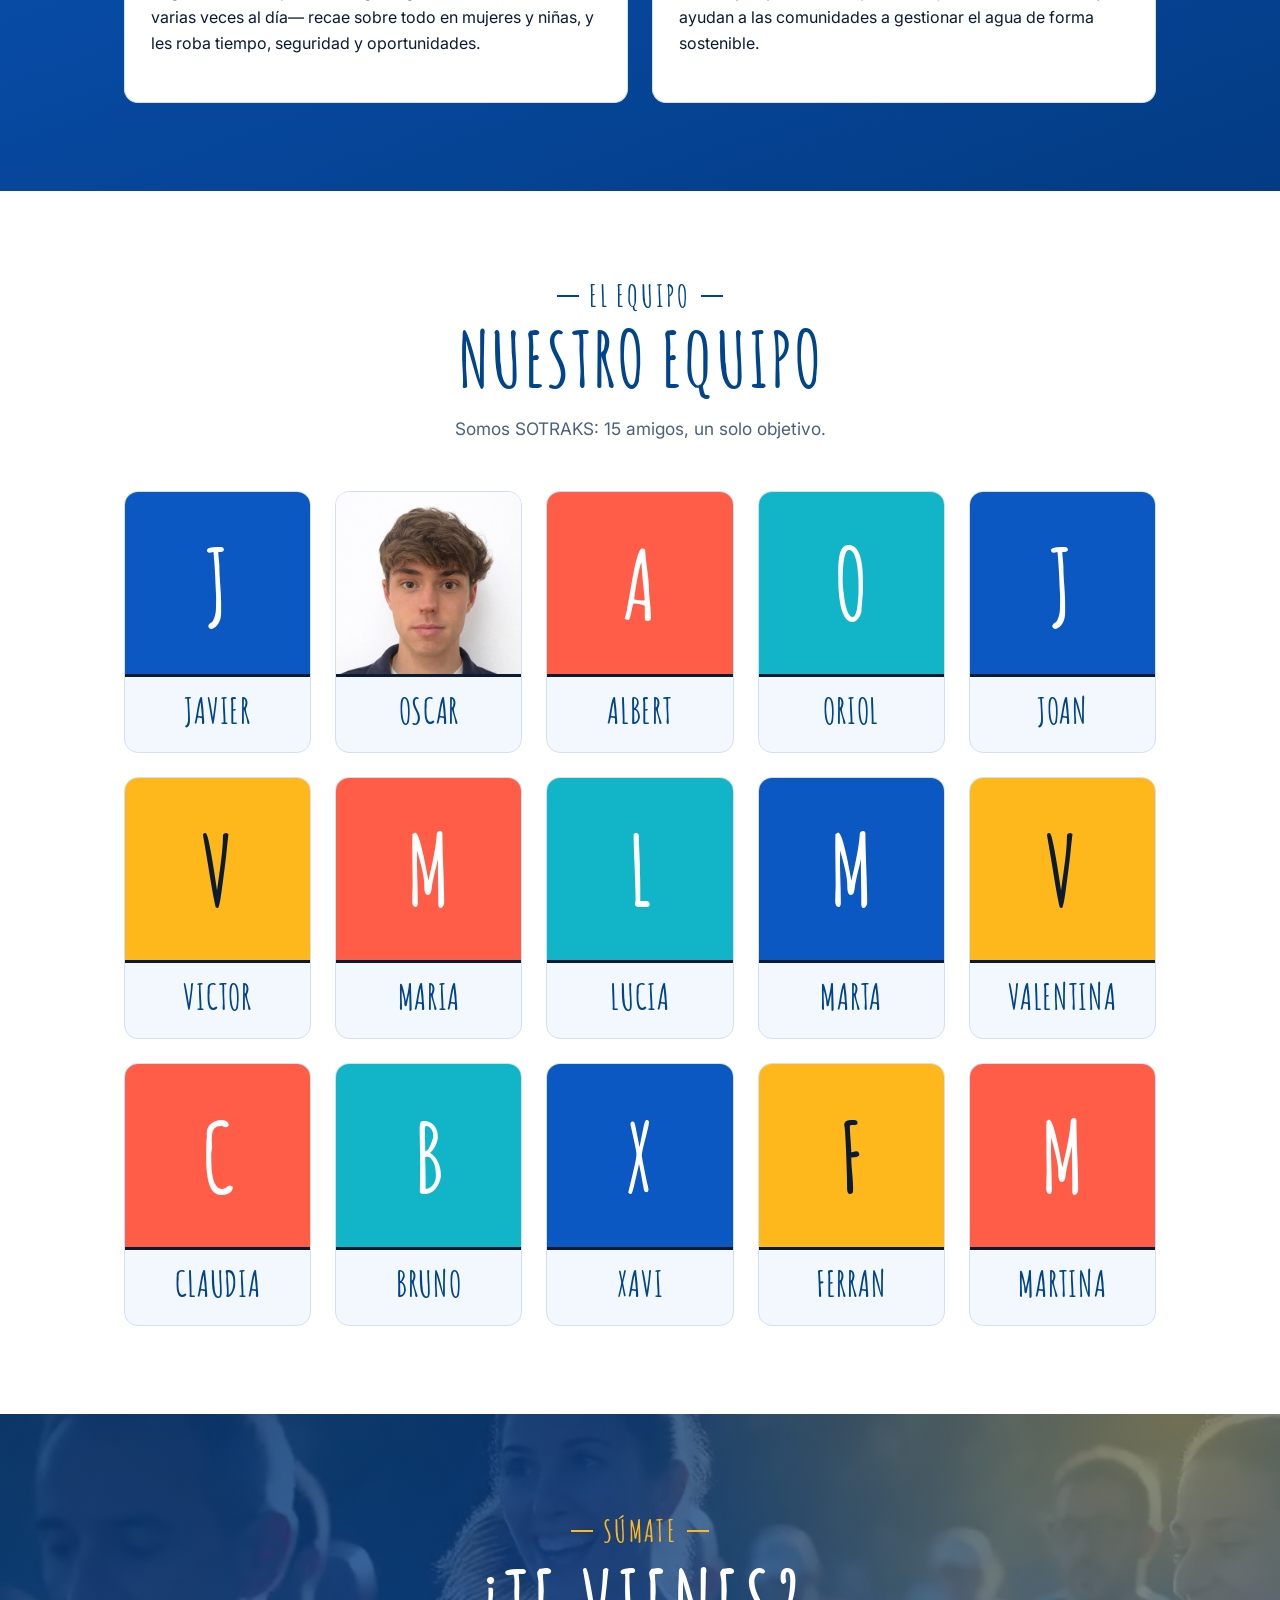
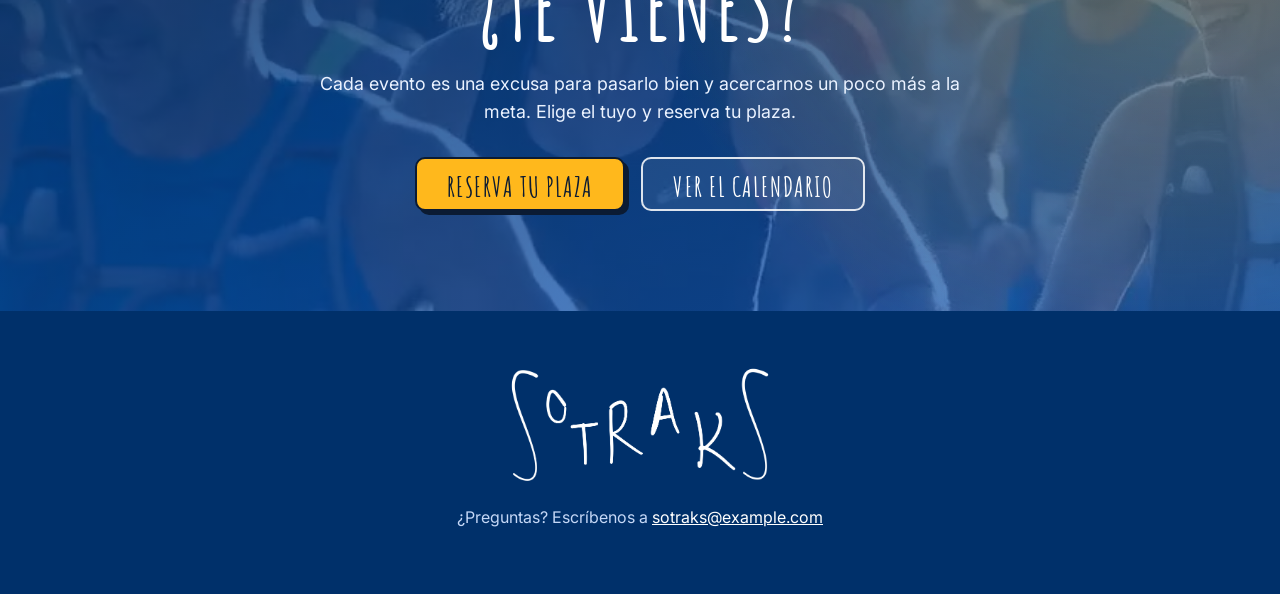
==== commit 47f9ac81: "Adopta el logo oficial y su estilo de rotulador, y estrena tarjetas con foto Sustituye el logo por e" ====
--- a/index.html
+++ b/index.html
@@ -6,7 +6,7 @@
   <title>SOTRAKS · Oxfam Trailwalker</title>
   <link rel="preconnect" href="https://fonts.googleapis.com">
   <link rel="preconnect" href="https://fonts.gstatic.com" crossorigin>
-  <link href="https://fonts.googleapis.com/css2?family=Space+Grotesk:wght@500;600;700&family=Space+Mono:wght@400;700&family=Inter:wght@400;500;600;700&display=swap" rel="stylesheet">
+  <link href="https://fonts.googleapis.com/css2?family=Amatic+SC:wght@400;700&family=Space+Mono:wght@400;700&family=Inter:wght@400;500;600;700&display=swap" rel="stylesheet">
   <link rel="stylesheet" href="css/styles.css">
 </head>
 <body>
@@ -43,9 +43,7 @@
       <div class="eyebrow" data-i18n="hero.eyebrow"></div>
       <h1 data-i18n="hero.headline"></h1>
       <svg class="trail-underline" viewBox="0 0 220 26" aria-hidden="true">
-        <path d="M6,14 C20,3 34,25 48,14 C62,3 76,25 90,14 C104,3 118,25 132,14 C146,3 160,25 174,14 C188,3 202,14 214,14" fill="none" stroke="currentColor" stroke-width="3" stroke-linecap="round"/>
-        <circle cx="6" cy="14" r="4" fill="currentColor"/>
-        <circle cx="214" cy="14" r="4" fill="currentColor"/>
+        <path d="M5,15 C30,8 52,19 88,12 C118,7 150,18 178,11 C196,8 208,10 215,7" fill="none" stroke="currentColor" stroke-width="4.5" stroke-linecap="round"/>
       </svg>
       <p class="lead" data-i18n="hero.lead"></p>
 
--- a/css/styles.css
+++ b/css/styles.css
@@ -1,8 +1,8 @@
 :root {
   --ink: #0b1b33;
-  --navy: #1e4e7a;
-  --blue: #1a63e6;
-  --blue-deep: #0a2f7a;
+  --navy: #00448c;
+  --blue: #0b58c2;
+  --blue-deep: #00306a;
   --sun: #ffb81c;
   --coral: #ff5d47;
   --aqua: #12b5c8;
@@ -12,7 +12,7 @@
   --line: #d3e0f3;
   --muted: #4b6079;
   --radius: 14px;
-  --font-display: "Space Grotesk", "Inter", sans-serif;
+  --font-display: "Amatic SC", "Arial Narrow", "Inter", sans-serif;
   --font-body: "Inter", "Segoe UI", system-ui, -apple-system, sans-serif;
   --font-mono: "Space Mono", "SFMono-Regular", Menlo, monospace;
 }
@@ -32,10 +32,16 @@
 h1, h2, h3 {
   font-family: var(--font-display);
   font-weight: 700;
-  color: var(--ink);
-  line-height: 1.12;
+  text-transform: uppercase;
+  letter-spacing: 0.02em;
+  color: var(--navy);
+  line-height: 1;
   margin-top: 0;
 }
+
+h1 { font-size: 3.6rem; }
+h2 { font-size: 3rem; }
+h3 { font-size: 1.9rem; }
 
 a { color: var(--blue); }
 
@@ -54,12 +60,13 @@
   display: inline-flex;
   align-items: center;
   gap: 10px;
-  font-family: var(--font-body);
-  font-size: 0.8rem;
-  font-weight: 700;
-  letter-spacing: 0.12em;
+  font-family: var(--font-display);
+  font-size: 1.85rem;
+  font-weight: 700;
+  letter-spacing: 0.08em;
   text-transform: uppercase;
-  color: var(--blue);
+  color: var(--navy);
+  line-height: 1;
   margin-bottom: 10px;
 }
 
@@ -172,8 +179,11 @@
   color: var(--ink);
   font-weight: 700;
   font-family: var(--font-display);
-  font-size: 0.95rem;
-  padding: 10px 20px;
+  font-size: 1.5rem;
+  letter-spacing: 0.04em;
+  text-transform: uppercase;
+  line-height: 1;
+  padding: 11px 20px 7px;
   border: 2px solid var(--ink);
   border-radius: 10px;
   box-shadow: 3px 3px 0 var(--ink);
@@ -282,7 +292,7 @@
   inset: 0;
   background:
     radial-gradient(circle at 8% 100%, rgba(255, 184, 28, 0.5), transparent 42%),
-    linear-gradient(160deg, rgba(10, 47, 122, 0.7) 0%, rgba(26, 99, 230, 0.4) 55%, rgba(10, 47, 122, 0.8) 100%);
+    linear-gradient(160deg, rgba(0, 48, 106, 0.7) 0%, rgba(11, 88, 194, 0.4) 55%, rgba(0, 48, 106, 0.8) 100%);
   z-index: 0;
 }
 
@@ -302,6 +312,9 @@
 
 .hero .container { position: relative; z-index: 2; }
 
+.hero-compact { padding-top: 44px; }
+.hero-compact h1 { font-size: clamp(3.2rem, 7.5vw, 5.2rem); }
+
 .hero .container > * { animation: rise 0.8s cubic-bezier(0.2, 0.7, 0.2, 1) both; }
 .hero .container > *:nth-child(1) { animation-delay: 0.05s; }
 .hero .container > *:nth-child(2) { animation-delay: 0.15s; }
@@ -314,7 +327,7 @@
 .hero .container > *:nth-child(9) { animation-delay: 0.8s; }
 
 .hero-logo {
-  width: min(380px, 74vw);
+  width: min(360px, 74vw);
   height: auto;
   margin: 0 auto 26px;
   filter: drop-shadow(0 4px 18px rgba(4, 20, 60, 0.45));
@@ -324,20 +337,22 @@
   display: inline-block;
   background: var(--sun);
   color: var(--ink);
+  font-family: var(--font-display);
   text-transform: uppercase;
-  letter-spacing: 0.14em;
-  font-size: 0.78rem;
-  font-weight: 700;
-  padding: 7px 16px;
+  letter-spacing: 0.08em;
+  font-size: 1.5rem;
+  font-weight: 700;
+  line-height: 1;
+  padding: 9px 20px 6px;
   border-radius: 999px;
   margin-bottom: 20px;
 }
 
 .hero h1 {
   color: var(--white);
-  font-size: clamp(2.3rem, 5.8vw, 4.1rem);
-  line-height: 1.06;
-  letter-spacing: -0.02em;
+  font-size: clamp(3.6rem, 9vw, 6.6rem);
+  line-height: 0.95;
+  letter-spacing: 0.015em;
   max-width: 900px;
   margin: 0 auto 12px;
   text-shadow: 0 2px 22px rgba(4, 20, 60, 0.35);
@@ -368,11 +383,15 @@
 
 .btn {
   display: inline-block;
-  padding: 15px 30px;
+  padding: 14px 30px 9px;
   border-radius: 10px;
   text-decoration: none;
-  font-weight: 700;
-  font-size: 1.02rem;
+  font-family: var(--font-display);
+  font-weight: 700;
+  font-size: 1.7rem;
+  letter-spacing: 0.04em;
+  text-transform: uppercase;
+  line-height: 1;
   border: 2px solid transparent;
   transition: transform 0.15s ease, box-shadow 0.15s ease, background 0.15s ease, color 0.15s ease;
 }
@@ -446,7 +465,8 @@
 .date-chip b {
   display: block;
   font-family: var(--font-display);
-  font-size: 1.55rem;
+  font-size: 2.3rem;
+  line-height: 0.9;
 }
 
 .date-chip span {
@@ -468,8 +488,10 @@
 .ne-text strong {
   display: block;
   font-family: var(--font-display);
-  font-size: 1.2rem;
-  line-height: 1.2;
+  font-size: 1.9rem;
+  text-transform: uppercase;
+  letter-spacing: 0.02em;
+  line-height: 1;
 }
 
 .ne-text span { color: var(--muted); font-size: 0.9rem; }
@@ -514,11 +536,12 @@
 
 .hero-stats .stat .value {
   font-family: var(--font-display);
-  font-size: 1.8rem;
+  font-size: 2.9rem;
   font-weight: 700;
   color: var(--white);
   display: block;
-  line-height: 1.2;
+  line-height: 1;
+  padding-bottom: 4px;
 }
 
 .hero-stats .stat .label {
@@ -534,7 +557,7 @@
   color: var(--ink);
   overflow: hidden;
   white-space: nowrap;
-  padding: 14px 0;
+  padding: 12px 0 8px;
   border-bottom: 3px solid var(--ink);
 }
 
@@ -547,9 +570,10 @@
 .ticker-track span {
   font-family: var(--font-display);
   font-weight: 700;
-  font-size: 1.1rem;
+  font-size: 1.9rem;
+  line-height: 1;
   text-transform: uppercase;
-  letter-spacing: 0.05em;
+  letter-spacing: 0.06em;
   padding-right: 1.6rem;
 }
 
@@ -576,11 +600,12 @@
 }
 
 .section-heading h2 {
-  font-size: clamp(1.9rem, 3.8vw, 2.7rem);
-  letter-spacing: -0.01em;
-}
-
-.section-heading p { color: var(--muted); font-size: 1.05rem; }
+  font-size: clamp(3.2rem, 7vw, 4.8rem);
+  letter-spacing: 0.02em;
+  margin-bottom: 8px;
+}
+
+.section-heading p { color: var(--muted); font-size: 1.08rem; }
 
 .grid {
   display: grid;
@@ -619,7 +644,7 @@
 
 section.alt .card { background: var(--paper); }
 
-.card h3 { margin-bottom: 8px; font-size: 1.25rem; }
+.card h3 { margin-bottom: 8px; font-size: 2.1rem; }
 
 .icon-badge {
   width: 54px;
@@ -671,11 +696,13 @@
   place-items: center;
   font-family: var(--font-display);
   font-weight: 700;
-  font-size: 1.35rem;
+  font-size: 2rem;
+  line-height: 1;
+  padding-top: 4px;
   margin-bottom: 16px;
 }
 
-.step h3 { font-size: 1.3rem; margin-bottom: 8px; }
+.step h3 { font-size: 2.2rem; margin-bottom: 8px; }
 .step p { margin: 0; color: var(--muted); }
 
 .steps + .center { margin-top: 44px; }
@@ -684,27 +711,40 @@
 .team-card {
   text-align: center;
   position: relative;
-  padding: 28px 18px 24px;
+  padding: 0;
+  overflow: hidden;
+  border-top: 1px solid var(--line);
 }
 
 .team-photo {
-  width: 96px;
-  height: 96px;
-  border-radius: 50%;
+  width: 100%;
+  aspect-ratio: 1 / 1;
   background: var(--tone);
   color: var(--tone-ink);
-  border: 3px solid var(--ink);
-  margin: 0 auto 16px;
+  border-bottom: 3px solid var(--ink);
   display: flex;
   align-items: center;
   justify-content: center;
   font-family: var(--font-display);
   font-weight: 700;
-  font-size: 2rem;
+  font-size: 6rem;
+  line-height: 1;
   overflow: hidden;
 }
 
-.team-photo img { width: 100%; height: 100%; object-fit: cover; }
+.team-photo img {
+  width: 100%;
+  height: 100%;
+  object-fit: cover;
+  object-position: center;
+  display: block;
+}
+
+.team-body { padding: 16px 14px 20px; }
+.team-body h3 { margin: 0 0 4px; font-size: 2.2rem; }
+.team-body p { margin: 8px 0 0; font-size: 0.92rem; color: var(--muted); }
+
+.grid[data-team-list] { grid-template-columns: repeat(auto-fill, minmax(170px, 1fr)); }
 
 /* Trail timeline (events page) */
 .trail {
@@ -821,12 +861,12 @@
   inset: 0;
   background:
     radial-gradient(circle at 92% 0%, rgba(255, 184, 28, 0.4), transparent 45%),
-    linear-gradient(160deg, rgba(10, 47, 122, 0.84), rgba(26, 99, 230, 0.7));
+    linear-gradient(160deg, rgba(0, 48, 106, 0.84), rgba(11, 88, 194, 0.7));
 }
 
 .cta-band .container { position: relative; }
 .cta-band .section-heading { margin-bottom: 30px; }
-.cta-band .section-heading h2 { color: var(--white); font-size: clamp(2.2rem, 5vw, 3.6rem); }
+.cta-band .section-heading h2 { color: var(--white); font-size: clamp(3.8rem, 9vw, 6rem); }
 .cta-band .section-heading p { color: #eaf2ff; font-size: 1.12rem; }
 .cta-band .kicker { color: var(--sun); }
 .cta-band .button-row { margin-bottom: 0; }
@@ -857,7 +897,7 @@
 /* Buttons: solid + small */
 [hidden] { display: none !important; }
 
-button.btn { cursor: pointer; font-family: var(--font-body); font-size: 1rem; }
+button.btn { cursor: pointer; }
 
 .btn-solid {
   background: var(--blue);
@@ -871,7 +911,7 @@
   box-shadow: 6px 6px 0 var(--ink);
 }
 
-.btn-small { padding: 8px 18px; font-size: 0.88rem; }
+.btn-small { padding: 9px 18px 5px; font-size: 1.35rem; }
 
 .event-actions { margin-top: 14px; }
 
@@ -890,7 +930,7 @@
 
 .form-card + .form-card { margin-top: 24px; }
 
-.form-card h2 { margin-bottom: 22px; }
+.form-card h2 { margin-bottom: 22px; font-size: 3.2rem; }
 
 .field {
   display: flex;
@@ -918,7 +958,7 @@
 .field textarea:focus {
   outline: none;
   border-color: var(--blue);
-  box-shadow: 0 0 0 3px rgba(26, 99, 230, 0.2);
+  box-shadow: 0 0 0 3px rgba(11, 88, 194, 0.2);
 }
 
 .field-row {
@@ -964,7 +1004,7 @@
   background: var(--paper);
 }
 
-.pay-method h3 { font-size: 1rem; margin-bottom: 8px; }
+.pay-method h3 { font-size: 1.6rem; margin-bottom: 6px; }
 .pay-method .form-note { margin: 8px 0 0; }
 
 .pay-value {
@@ -991,6 +1031,56 @@
 
 .concept { margin-top: 14px; }
 
+.pay-title { font-size: 1.9rem; margin: 26px 0 12px; }
+
+.ref-card {
+  background: #fff6dc;
+  border: 2px solid var(--ink);
+  border-radius: var(--radius);
+  box-shadow: 5px 5px 0 var(--sun);
+  padding: 20px 22px;
+  margin-bottom: 8px;
+}
+
+.ref-label {
+  font-size: 0.75rem;
+  font-weight: 700;
+  text-transform: uppercase;
+  letter-spacing: 0.12em;
+  color: var(--muted);
+}
+
+.ref-row {
+  display: flex;
+  align-items: center;
+  justify-content: space-between;
+  gap: 14px;
+  flex-wrap: wrap;
+  margin: 4px 0 8px;
+}
+
+.ref-code {
+  font-family: var(--font-body);
+  font-weight: 800;
+  font-size: 2.3rem;
+  letter-spacing: 0.06em;
+  font-variant-numeric: tabular-nums;
+  line-height: 1.1;
+}
+
+.ref-help { margin: 0; font-size: 0.9rem; color: var(--muted); }
+
+.info-box {
+  background: #e8f1ff;
+  border-left: 4px solid var(--blue);
+  border-radius: 8px;
+  padding: 14px 16px;
+  margin: 20px 0 0;
+  font-size: 0.95rem;
+}
+
+.info-box strong { display: block; margin-bottom: 4px; }
+
 .pay-actions {
   display: flex;
   gap: 14px;
@@ -1002,10 +1092,16 @@
   .hero-stats { grid-template-columns: repeat(2, 1fr); }
 }
 
+@media (max-width: 560px) {
+  .grid[data-team-list] { grid-template-columns: repeat(2, 1fr); gap: 16px; }
+  .team-photo { font-size: 4.5rem; }
+}
+
 @media (max-width: 600px) {
+  .hero .eyebrow { font-size: 1.2rem; letter-spacing: 0.05em; padding: 8px 14px 5px; }
   .field-row { grid-template-columns: 1fr; gap: 0; }
   .form-card { padding: 26px 20px; }
-  .ticker-track span { font-size: 0.95rem; }
+  .ticker-track span { font-size: 1.5rem; }
   .next-event { justify-content: flex-start; }
   .hero { padding-bottom: 110px; }
 }
